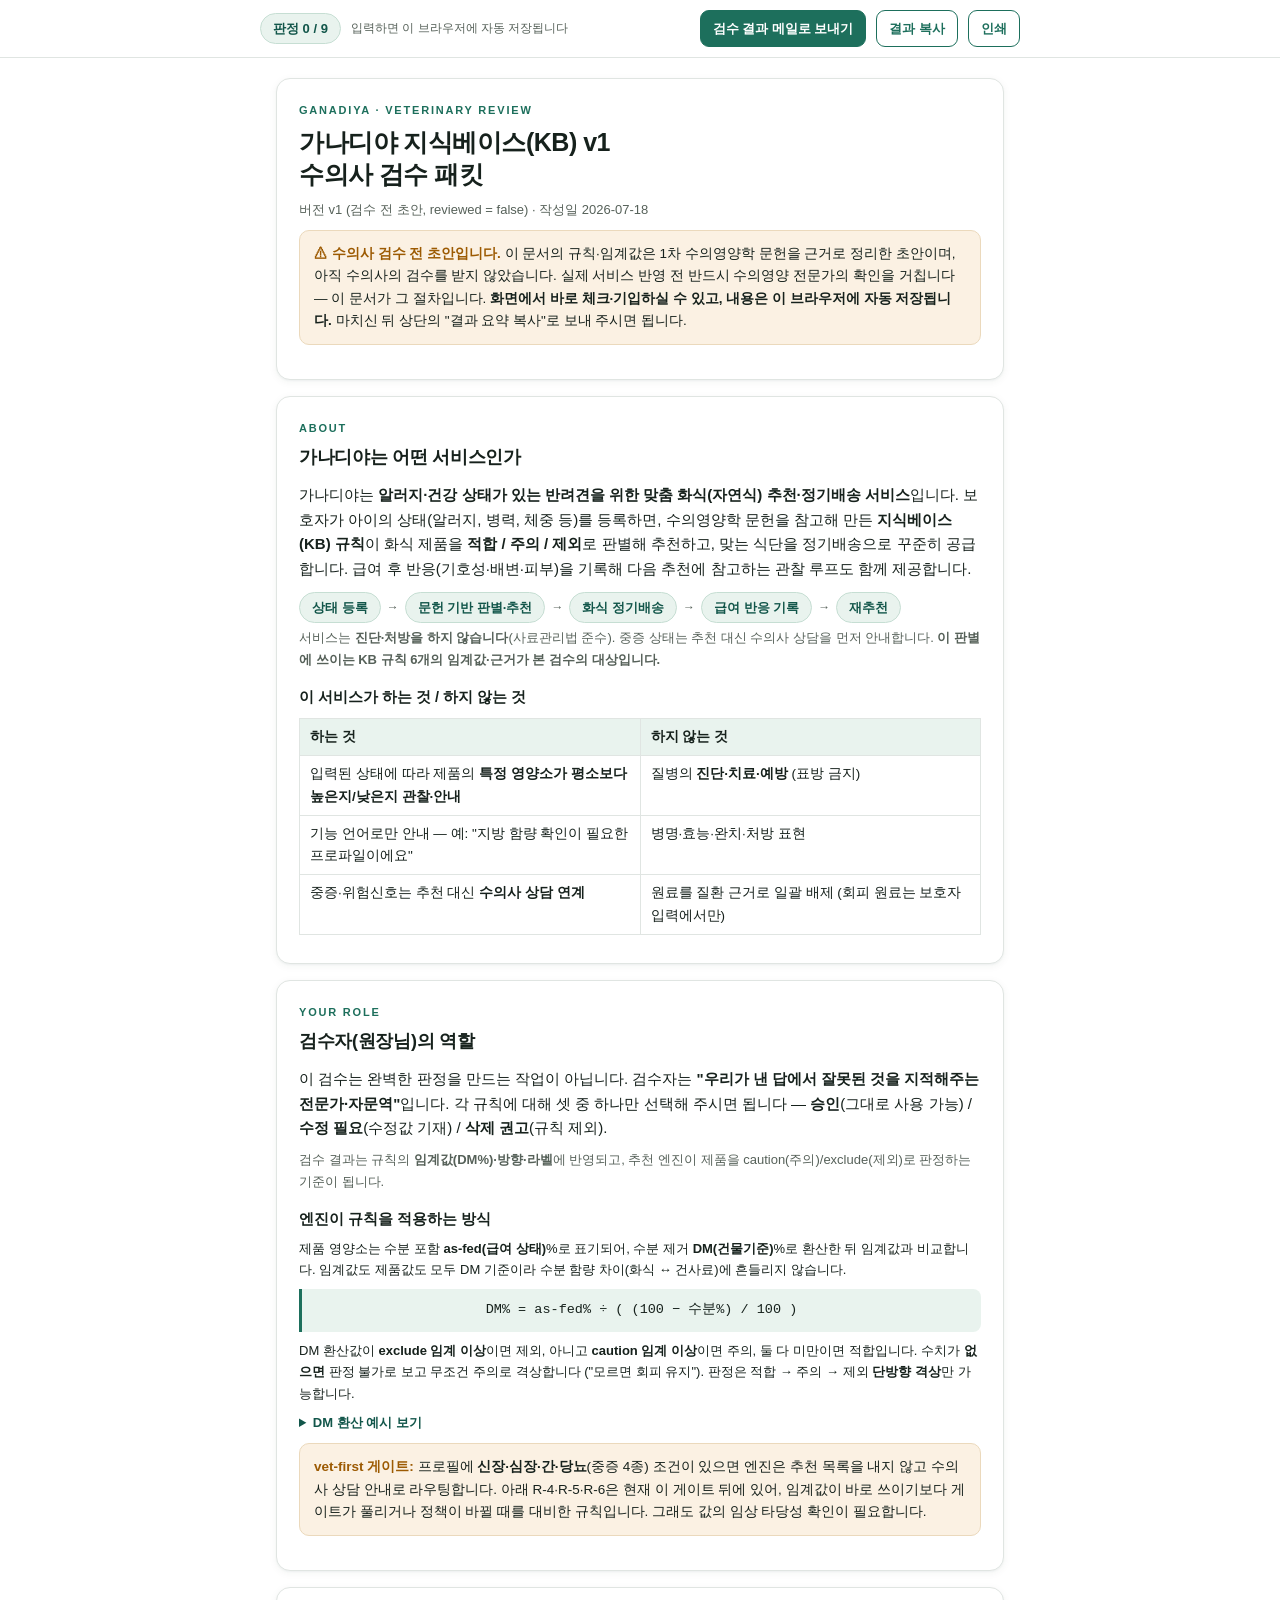
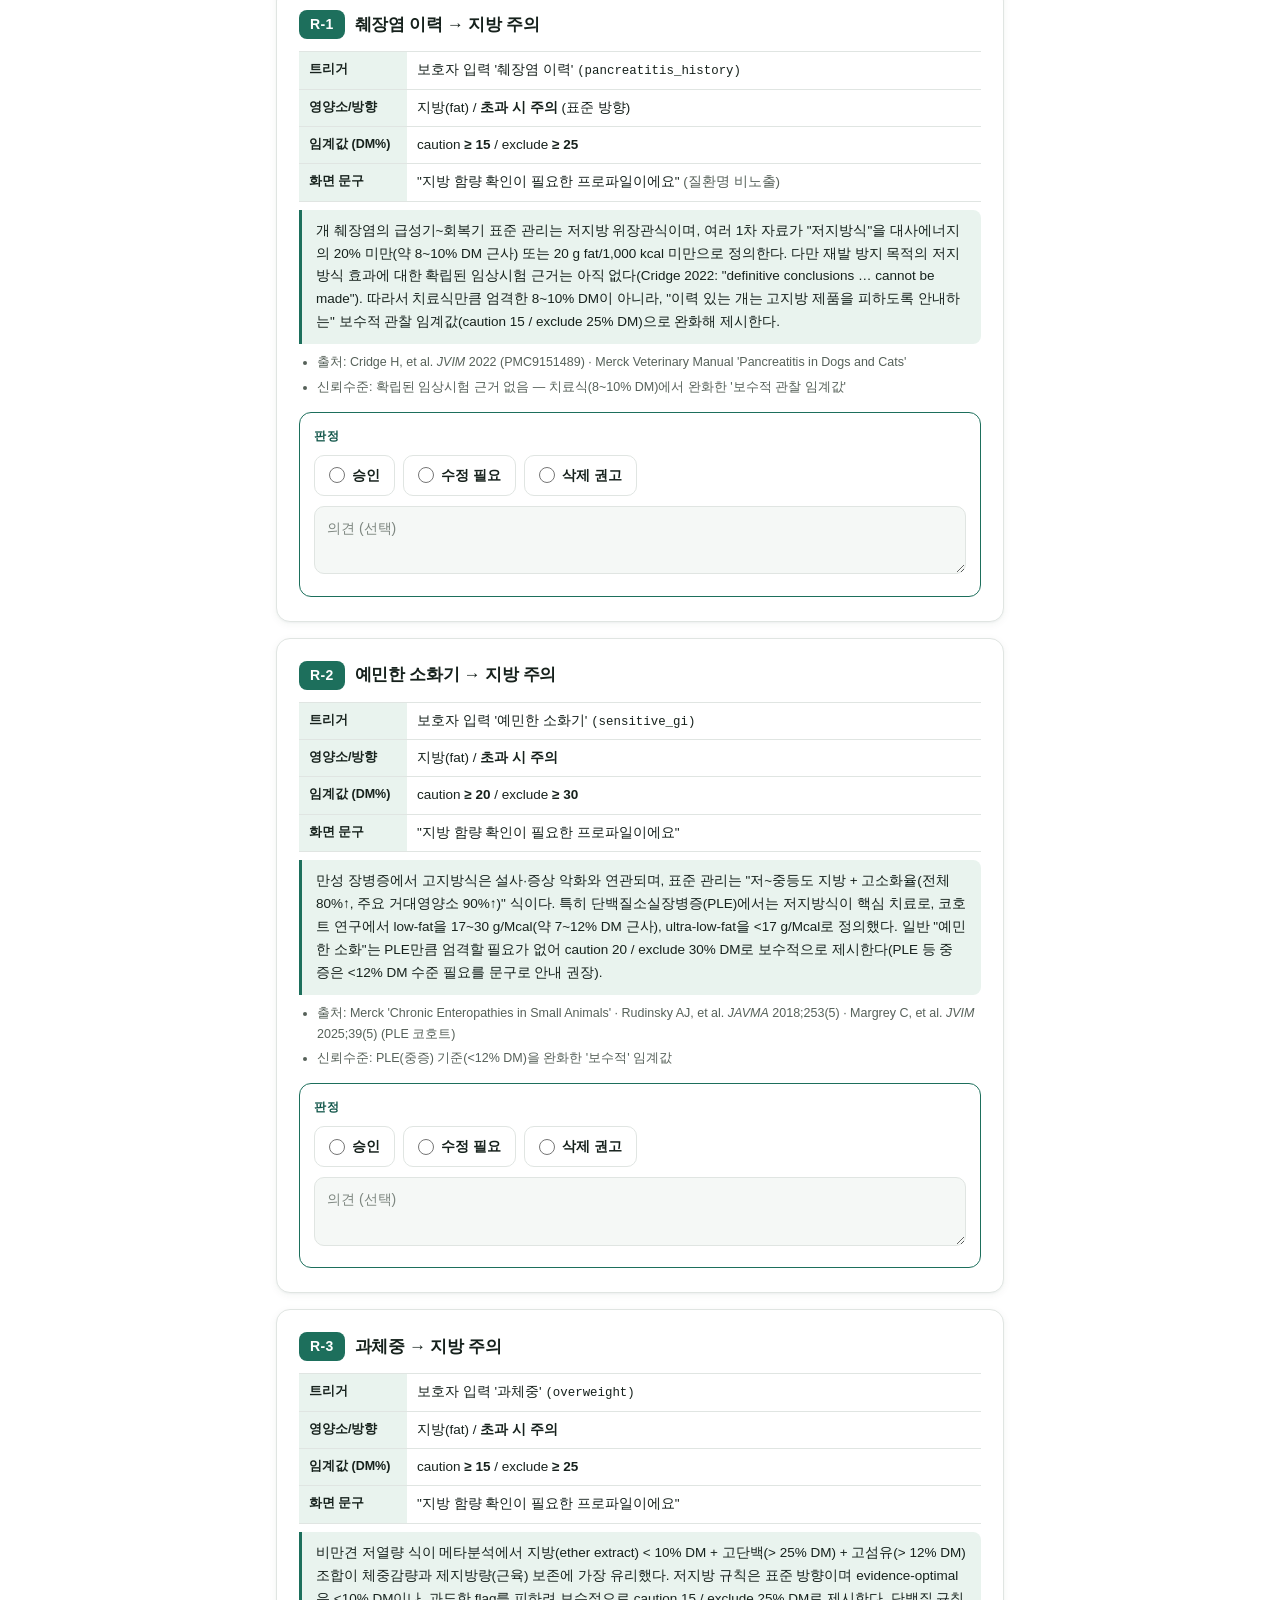
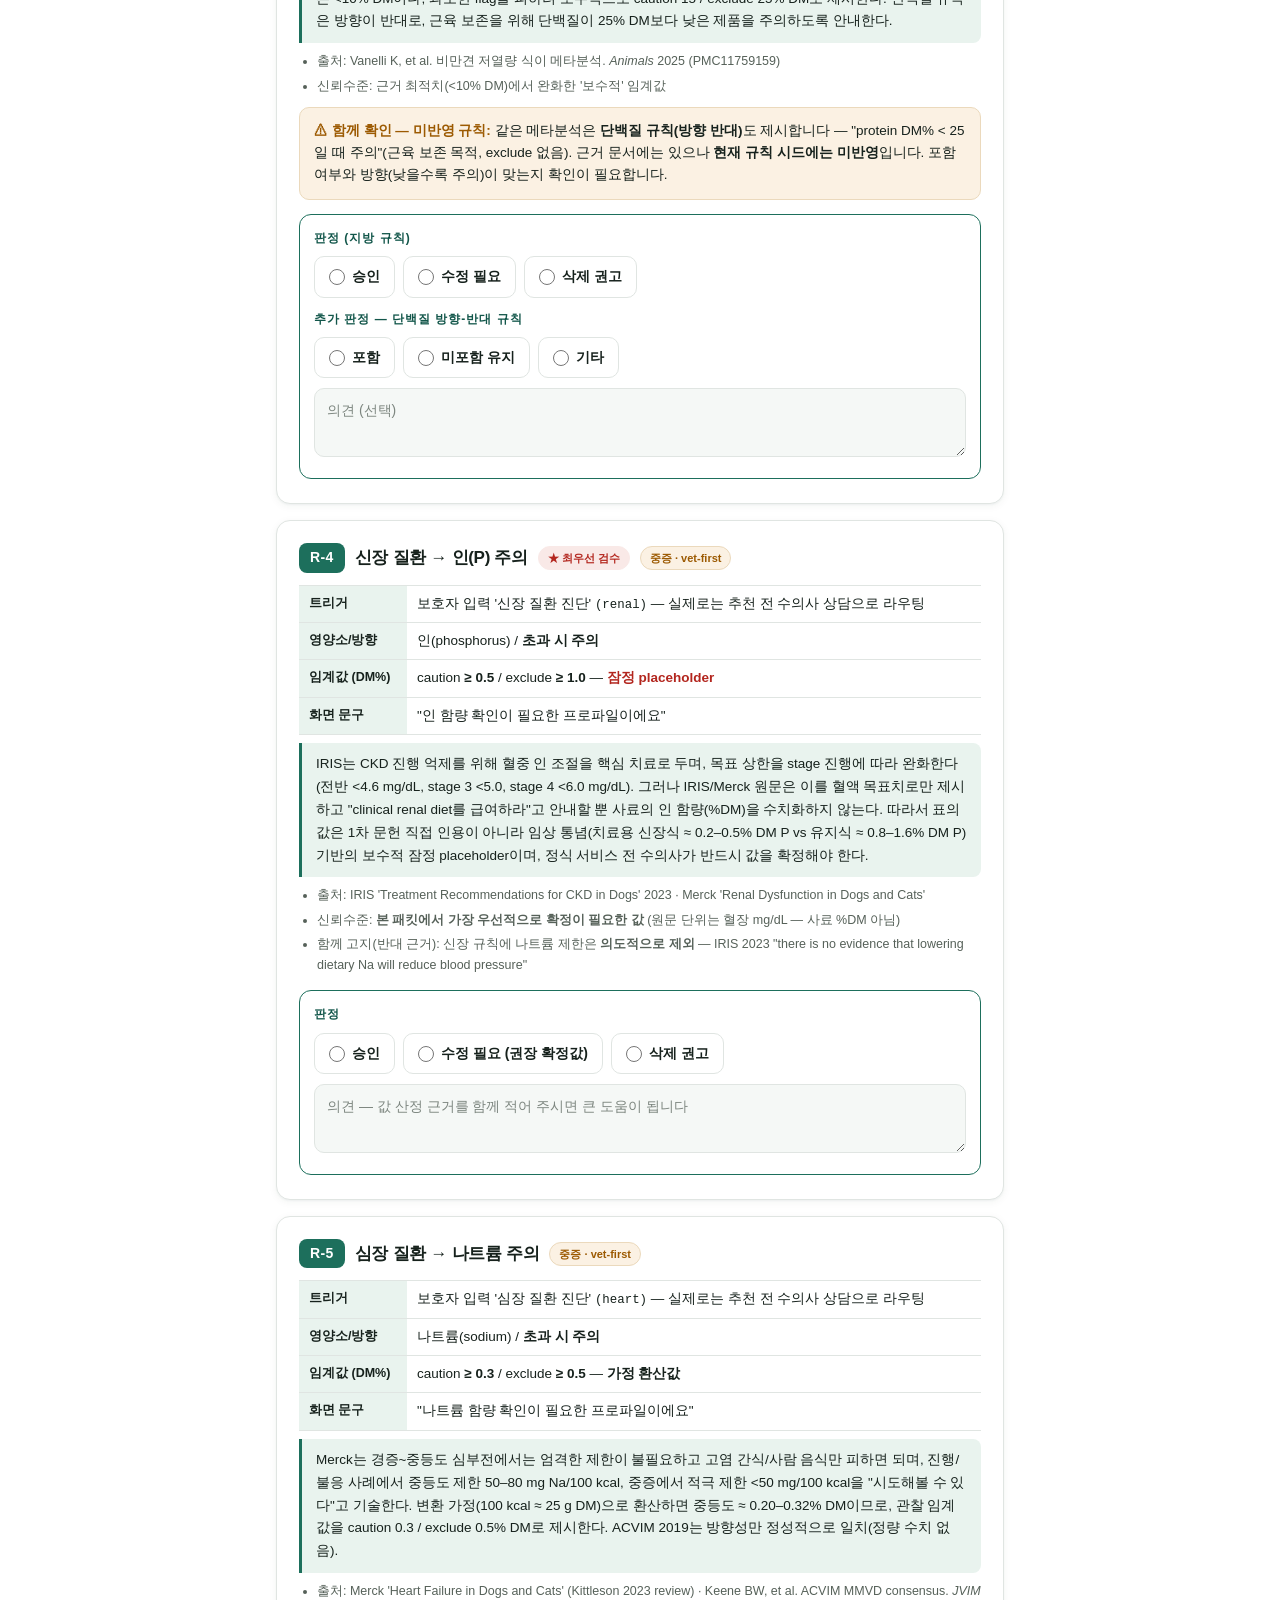
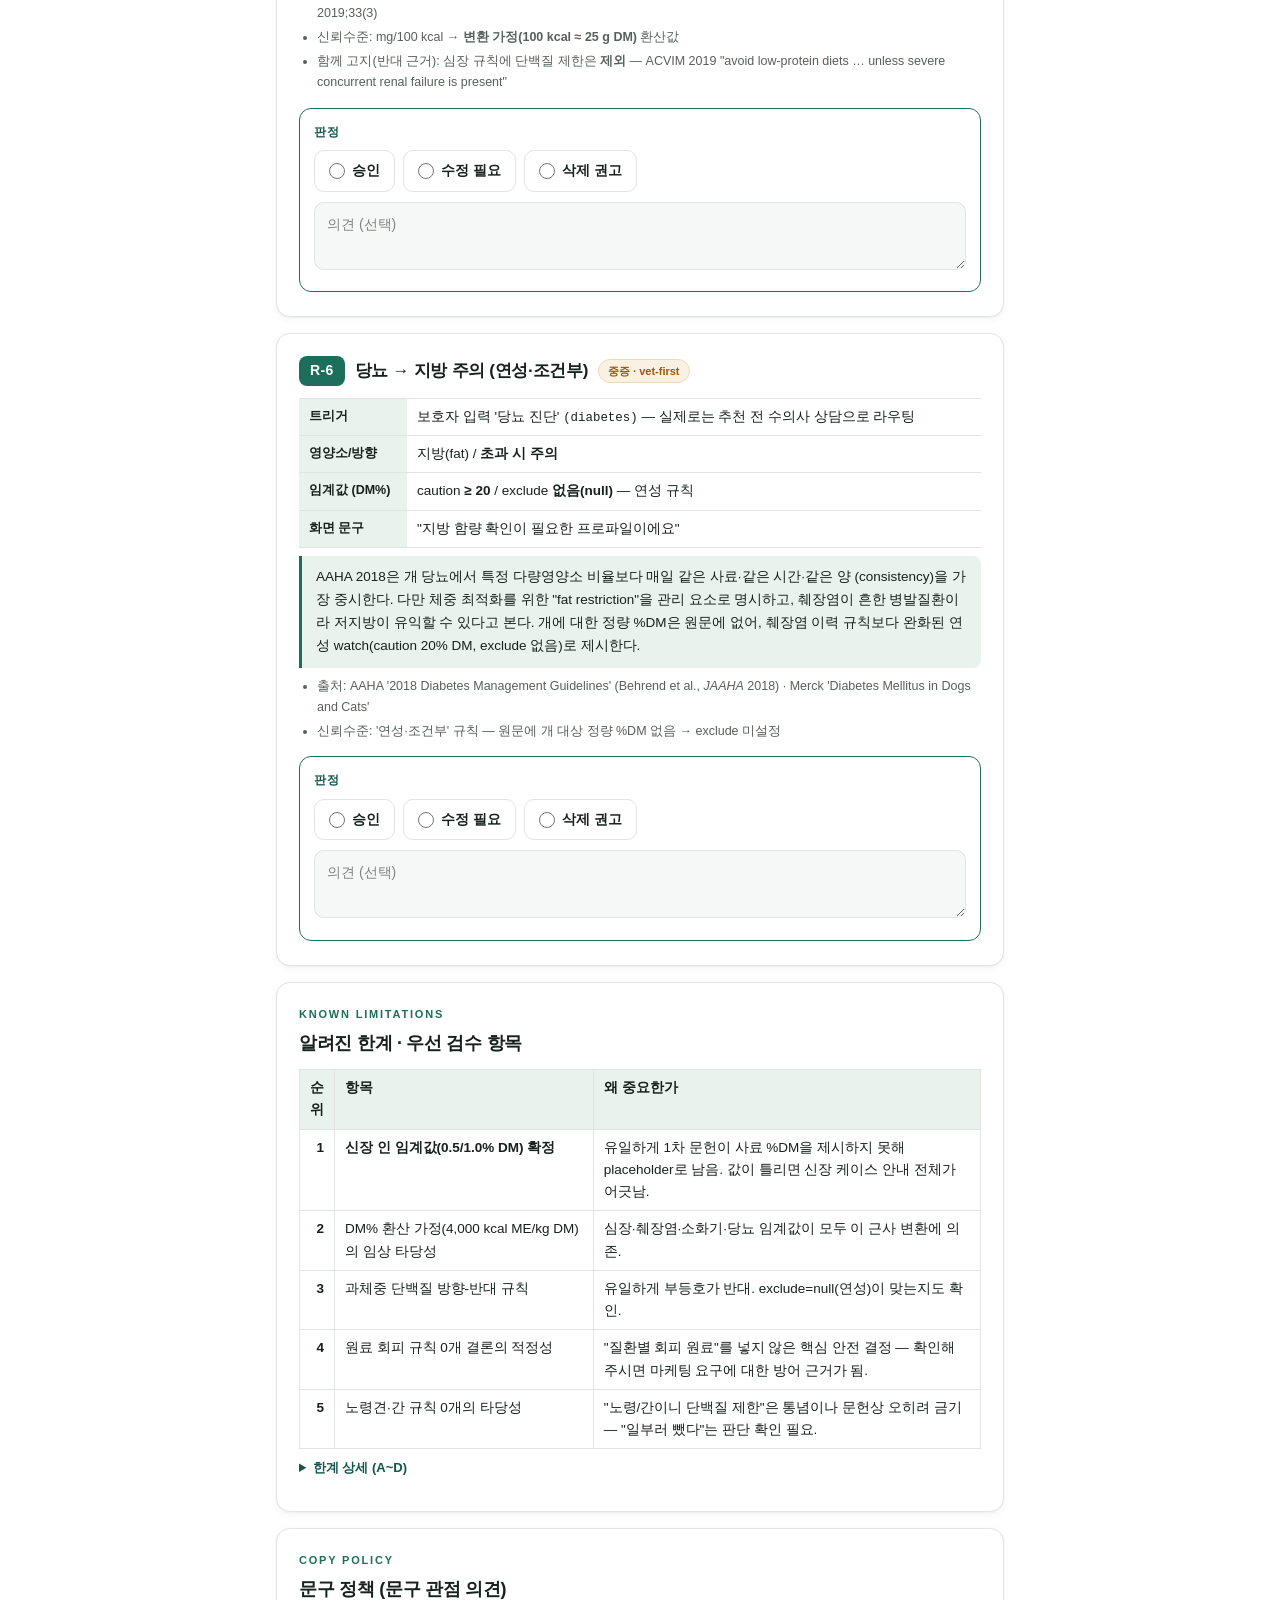
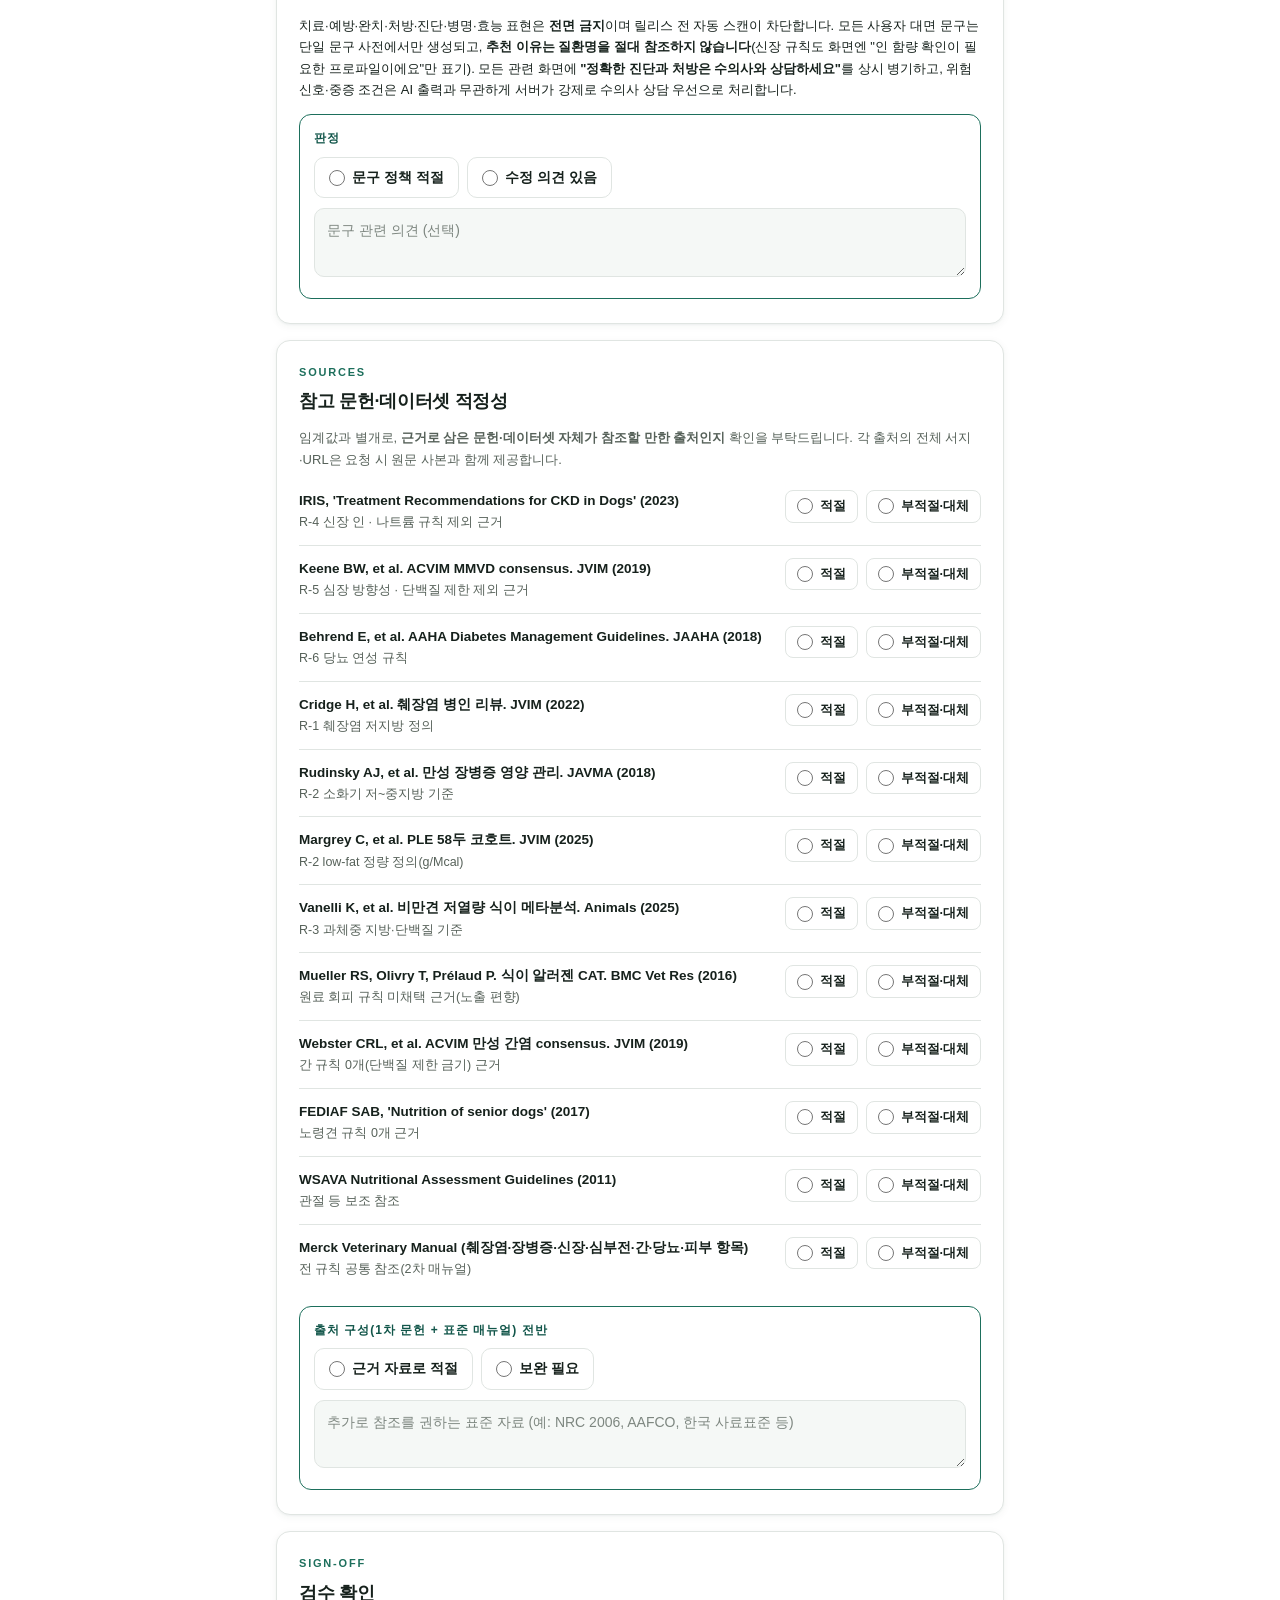
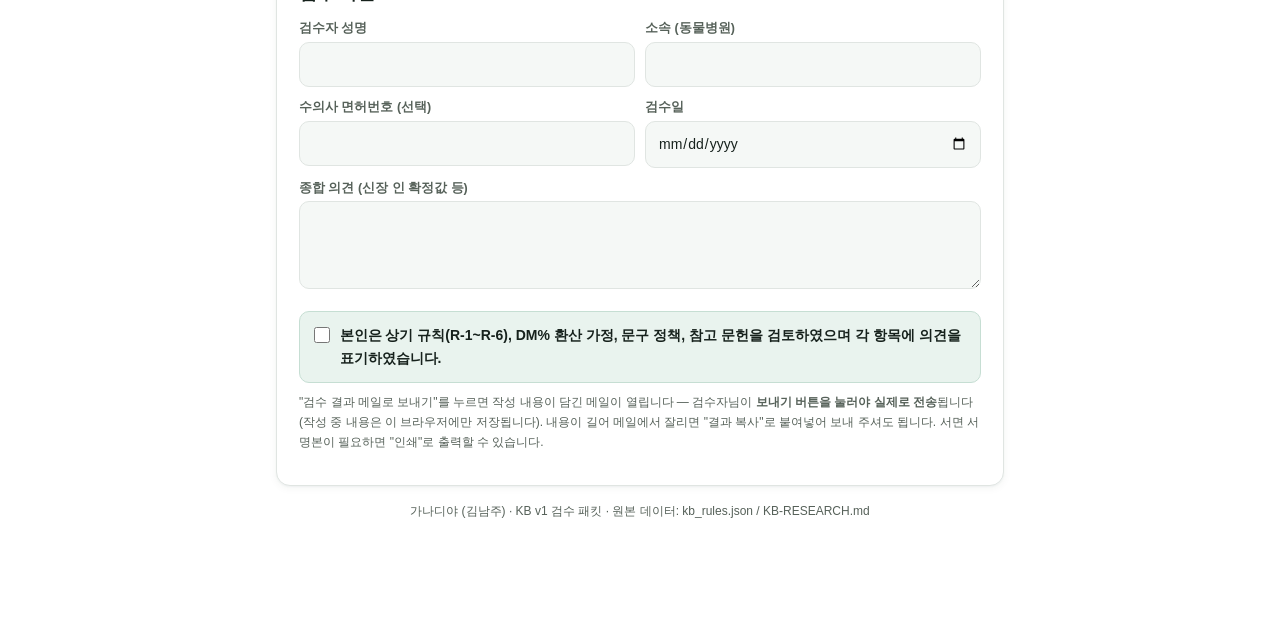
==== kb-review/index.html @ 20f3cacd "feat: 수의사 KB 검수 폼 페이지 추가 (/kb-review) - 검수자가 브라우저에서 규칙 6개를 체크·기입 → '검수 결과 메일로 보내기'로 발송 - noindex(검색 " ====
<!doctype html>
<html lang="ko">
<head>
<meta charset="utf-8">
<meta name="viewport" content="width=device-width, initial-scale=1">
<meta name="robots" content="noindex, nofollow">
<link rel="icon" href="data:image/svg+xml,<svg xmlns=%22http://www.w3.org/2000/svg%22 viewBox=%220 0 100 100%22><text y=%22.9em%22 font-size=%2290%22>🐾</text></svg>">
<title>가나디야 KB 검수 패킷</title>
<style>
  :root {
    --green: #1D6F5C;
    --green-deep: #12564A;
    --green-soft: #E9F3EE;
    --green-border: #C6DED3;
    --canvas: #FFFFFF;
    --card: #FFFFFF;
    --field: #F5F8F6;
    --ink: #16211C;
    --muted: #566159;
    --line: #E0E5E2;
    --amber: #9C5A02;
    --amber-soft: #FBF1E3;
    --amber-border: #EBD9BC;
    --danger: #B3261E;
    --danger-soft: #F9E9E7;
    --focus: #2E8B74;
    --on-accent: #FFFFFF;
    --shadow: 0 1px 2px rgba(18,54,42,0.04), 0 2px 8px rgba(18,54,42,0.05);
  }
  /* 흰 배경 단일 테마로 의도적으로 고정 — 인쇄·서면 성격의 검수 문서 */

  * { margin: 0; padding: 0; box-sizing: border-box; }
  body {
    font-family: 'Apple SD Gothic Neo', 'Pretendard', 'Noto Sans KR', sans-serif;
    background: var(--canvas); color: var(--ink);
    font-size: 15px; line-height: 1.65;
    -webkit-font-smoothing: antialiased;
  }
  main { max-width: 760px; margin: 0 auto; padding: 20px 16px 96px; }
  section {
    background: var(--card); border: 1px solid var(--line); border-radius: 14px;
    padding: 22px 22px 24px; margin-bottom: 16px; box-shadow: var(--shadow);
  }
  h1 { font-size: 25px; font-weight: 800; letter-spacing: -0.5px; line-height: 1.3; text-wrap: balance; }
  h2 { font-size: 18px; font-weight: 800; letter-spacing: -0.3px; margin-bottom: 10px; }
  h3 { font-size: 14.5px; font-weight: 700; margin: 16px 0 6px; }
  p { margin-bottom: 8px; }
  .eyebrow {
    font-size: 11px; font-weight: 800; letter-spacing: 1.8px; color: var(--green);
    text-transform: uppercase; margin-bottom: 6px;
  }
  .muted { color: var(--muted); }
  .small { font-size: 13px; }
  .xs { font-size: 12px; }
  b { font-weight: 700; }
  .mono { font-family: 'SF Mono', Menlo, monospace; font-size: 0.92em; }

  /* ── 상단 고정 툴바 ── */
  .toolbar {
    position: sticky; top: 0; z-index: 50;
    background: rgba(255,255,255,0.94); backdrop-filter: blur(6px);
    border-bottom: 1px solid var(--line); padding: 10px 16px;
  }
  .toolbar-inner {
    max-width: 760px; margin: 0 auto;
    display: flex; align-items: center; gap: 10px; flex-wrap: wrap;
  }
  .progress-pill {
    background: var(--green-soft); border: 1px solid var(--green-border); color: var(--green-deep);
    border-radius: 999px; padding: 4px 12px; font-size: 13px; font-weight: 700; white-space: nowrap;
  }
  .save-state { font-size: 12px; color: var(--muted); flex: 1; min-width: 90px; }
  .toolbar button {
    font: inherit; font-size: 13px; font-weight: 700;
    border-radius: 9px; padding: 7px 12px; cursor: pointer;
    border: 1px solid var(--green); background: transparent; color: var(--green);
  }
  .toolbar button.primary { background: var(--green); color: var(--on-accent); }
  .toolbar button:focus-visible, input:focus-visible, textarea:focus-visible, .seg label:focus-within {
    outline: 2px solid var(--focus); outline-offset: 2px;
  }

  /* ── 표 ── */
  .tbl-wrap { overflow-x: auto; margin: 8px 0 4px; }
  table { border-collapse: collapse; width: 100%; }
  th, td { border: 1px solid var(--line); padding: 7px 10px; text-align: left; font-size: 13.5px; vertical-align: top; }
  th { background: var(--green-soft); color: var(--ink); font-weight: 700; }
  td.r, th.r { text-align: right; font-variant-numeric: tabular-nums; }

  .quote {
    border-left: 3px solid var(--green); background: var(--green-soft);
    padding: 10px 14px; border-radius: 0 8px 8px 0;
    font-size: 13.5px; line-height: 1.7; margin: 8px 0;
  }
  .callout {
    background: var(--amber-soft); border: 1px solid var(--amber-border);
    border-radius: 10px; padding: 12px 14px; margin: 10px 0; font-size: 13.5px;
  }
  .callout b:first-child { color: var(--amber); }
  .flow { display: flex; flex-wrap: wrap; gap: 6px; align-items: center; margin: 10px 0 4px; }
  .flow .step {
    background: var(--green-soft); border: 1px solid var(--green-border); color: var(--green-deep);
    border-radius: 999px; padding: 4px 12px; font-size: 13px; font-weight: 700;
  }
  .flow .arr { color: var(--muted); font-size: 12px; }

  /* ── 규칙 카드 ── */
  .rule-head { display: flex; align-items: center; gap: 10px; flex-wrap: wrap; margin-bottom: 12px; }
  .rule-id {
    background: var(--green); color: var(--on-accent); font-weight: 800; font-size: 14px;
    border-radius: 8px; padding: 3px 11px; letter-spacing: 0.4px;
  }
  .rule-title { font-size: 17px; font-weight: 800; letter-spacing: -0.3px; }
  .tag { font-size: 11px; font-weight: 700; border-radius: 999px; padding: 2px 9px; white-space: nowrap; }
  .tag-severe { background: var(--amber-soft); color: var(--amber); border: 1px solid var(--amber-border); }
  .tag-priority { background: var(--danger-soft); color: var(--danger); border: 1px solid var(--danger-soft); }
  .kv { display: grid; grid-template-columns: 108px 1fr; border-top: 1px solid var(--line); }
  .kv > div { padding: 7px 10px; border-bottom: 1px solid var(--line); font-size: 13.5px; }
  .kv > div:nth-child(odd) { background: var(--green-soft); font-weight: 700; font-size: 12.5px; }
  details { margin: 8px 0; }
  summary { cursor: pointer; font-size: 13px; font-weight: 700; color: var(--green-deep); }
  details .xs { margin-top: 6px; line-height: 1.7; }
  .src { font-size: 12.5px; color: var(--muted); line-height: 1.7; margin: 8px 0 0; padding-left: 18px; }
  .src li { margin-bottom: 3px; }

  /* ── 판정 컨트롤 ── */
  .verdict {
    border: 1.5px solid var(--green); border-radius: 12px;
    padding: 14px; margin-top: 14px; background: var(--card);
  }
  .verdict-label { font-size: 12px; font-weight: 800; letter-spacing: 1px; color: var(--green-deep); margin-bottom: 8px; }
  .seg { display: flex; gap: 8px; flex-wrap: wrap; }
  .seg label {
    display: flex; align-items: center; gap: 7px;
    border: 1.5px solid var(--line); border-radius: 10px;
    padding: 8px 14px; cursor: pointer; font-weight: 700; font-size: 14px;
    transition: border-color 0.12s, background 0.12s;
  }
  @media (prefers-reduced-motion: reduce) { .seg label { transition: none; } }
  .seg input { accent-color: var(--green); width: 16px; height: 16px; }
  .seg label:has(input:checked) { border-color: var(--green); background: var(--green-soft); }
  .fix-fields { display: none; margin-top: 10px; gap: 8px; flex-wrap: wrap; align-items: center; font-size: 13.5px; }
  .fix-fields.show { display: flex; }
  .fix-fields input[type="text"] {
    width: 84px; font: inherit; font-size: 14px; text-align: center;
    border: 1px solid var(--line); border-radius: 8px; padding: 6px 8px;
    background: var(--field); color: var(--ink);
  }
  textarea, input.wide {
    width: 100%; font: inherit; font-size: 14px;
    border: 1px solid var(--line); border-radius: 10px; padding: 10px 12px;
    background: var(--field); color: var(--ink); resize: vertical;
  }
  textarea { min-height: 64px; margin-top: 10px; }
  textarea::placeholder, input::placeholder { color: var(--muted); opacity: 0.75; }

  /* ── 출처 리스트 ── */
  .source-row {
    display: flex; gap: 12px; align-items: flex-start; flex-wrap: wrap;
    padding: 12px 0; border-bottom: 1px solid var(--line);
  }
  .source-row:last-of-type { border-bottom: none; }
  .source-info { flex: 1; min-width: 240px; }
  .source-name { font-weight: 700; font-size: 13.5px; }
  .source-use { font-size: 12.5px; color: var(--muted); }
  .source-row .seg label { padding: 5px 11px; font-size: 12.5px; border-radius: 8px; }

  /* ── 확인서 ── */
  .form-grid { display: grid; grid-template-columns: 1fr 1fr; gap: 10px; margin-top: 6px; }
  .form-grid .full { grid-column: 1 / -1; }
  .form-grid label { display: block; font-size: 12.5px; font-weight: 700; color: var(--muted); margin-bottom: 3px; }
  @media (max-width: 540px) { .form-grid { grid-template-columns: 1fr; } }
  .confirm-check {
    display: flex; gap: 10px; align-items: flex-start;
    background: var(--green-soft); border: 1px solid var(--green-border);
    border-radius: 10px; padding: 12px 14px; margin-top: 14px; font-size: 14px; font-weight: 700;
  }
  .confirm-check input { accent-color: var(--green); width: 18px; height: 18px; margin-top: 2px; }
  .done-banner {
    display: none; margin-top: 12px; border-radius: 10px; padding: 12px 14px;
    background: var(--green-soft); border: 1px solid var(--green-border);
    color: var(--green-deep); font-weight: 700; font-size: 14px;
  }
  .done-banner.show { display: block; }
  .notice { font-size: 12px; color: var(--muted); margin-top: 10px; }

  @media print {
    .toolbar { display: none; }
    body { background: #fff; }
    section { box-shadow: none; break-inside: avoid; }
    textarea, input { background: #fff; }
    details { display: none; }
  }
</style>
</head>
<body>


<div class="toolbar" role="toolbar" aria-label="검수 진행 도구">
  <div class="toolbar-inner">
    <span class="progress-pill" id="progress">판정 0 / 9</span>
    <span class="save-state" id="saveState">입력하면 이 브라우저에 자동 저장됩니다</span>
    <button type="button" class="primary" id="btnMail">검수 결과 메일로 보내기</button>
    <button type="button" id="btnCopy">결과 복사</button>
    <button type="button" id="btnPrint">인쇄</button>
  </div>
</div>

<main>

<!-- ══ 표지 ══ -->
<section>
  <div class="eyebrow">Ganadiya · Veterinary Review</div>
  <h1>가나디야 지식베이스(KB) v1<br/>수의사 검수 패킷</h1>
  <p class="small muted" style="margin-top:8px">버전 v1 (검수 전 초안, reviewed = false) · 작성일 2026-07-18</p>
  <div class="callout">
    <b>⚠ 수의사 검수 전 초안입니다.</b> 이 문서의 규칙·임계값은 1차 수의영양학 문헌을 근거로 정리한
    초안이며, 아직 수의사의 검수를 받지 않았습니다. 실제 서비스 반영 전 반드시 수의영양 전문가의
    확인을 거칩니다 — 이 문서가 그 절차입니다. <b>화면에서 바로 체크·기입하실 수 있고, 내용은 이
    브라우저에 자동 저장됩니다.</b> 마치신 뒤 상단의 "결과 요약 복사"로 보내 주시면 됩니다.
  </div>
</section>

<!-- ══ 사업 소개 ══ -->
<section>
  <div class="eyebrow">About</div>
  <h2>가나디야는 어떤 서비스인가</h2>
  <p>가나디야는 <b>알러지·건강 상태가 있는 반려견을 위한 맞춤 화식(자연식) 추천·정기배송 서비스</b>입니다.
  보호자가 아이의 상태(알러지, 병력, 체중 등)를 등록하면, 수의영양학 문헌을 참고해 만든
  <b>지식베이스(KB) 규칙</b>이 화식 제품을 <b>적합 / 주의 / 제외</b>로 판별해 추천하고, 맞는 식단을
  정기배송으로 꾸준히 공급합니다. 급여 후 반응(기호성·배변·피부)을 기록해 다음 추천에 참고하는
  관찰 루프도 함께 제공합니다.</p>
  <div class="flow" aria-label="서비스 흐름">
    <span class="step">상태 등록</span><span class="arr">→</span>
    <span class="step">문헌 기반 판별·추천</span><span class="arr">→</span>
    <span class="step">화식 정기배송</span><span class="arr">→</span>
    <span class="step">급여 반응 기록</span><span class="arr">→</span>
    <span class="step">재추천</span>
  </div>
  <p class="small muted">서비스는 <b>진단·처방을 하지 않습니다</b>(사료관리법 준수). 중증 상태는 추천 대신
  수의사 상담을 먼저 안내합니다. <b>이 판별에 쓰이는 KB 규칙 6개의 임계값·근거가 본 검수의 대상입니다.</b></p>

  <h3>이 서비스가 하는 것 / 하지 않는 것</h3>
  <div class="tbl-wrap"><table>
    <tr><th style="width:50%">하는 것</th><th>하지 않는 것</th></tr>
    <tr><td>입력된 상태에 따라 제품의 <b>특정 영양소가 평소보다 높은지/낮은지 관찰·안내</b></td><td>질병의 <b>진단·치료·예방</b> (표방 금지)</td></tr>
    <tr><td>기능 언어로만 안내 — 예: "지방 함량 확인이 필요한 프로파일이에요"</td><td>병명·효능·완치·처방 표현</td></tr>
    <tr><td>중증·위험신호는 추천 대신 <b>수의사 상담 연계</b></td><td>원료를 질환 근거로 일괄 배제 (회피 원료는 보호자 입력에서만)</td></tr>
  </table></div>
</section>

<!-- ══ 검수 안내 ══ -->
<section>
  <div class="eyebrow">Your Role</div>
  <h2>검수자(원장님)의 역할</h2>
  <p>이 검수는 완벽한 판정을 만드는 작업이 아닙니다. 검수자는 <b>"우리가 낸 답에서 잘못된 것을
  지적해주는 전문가·자문역"</b>입니다. 각 규칙에 대해 셋 중 하나만 선택해 주시면 됩니다 —
  <b>승인</b>(그대로 사용 가능) / <b>수정 필요</b>(수정값 기재) / <b>삭제 권고</b>(규칙 제외).</p>
  <p class="small muted">검수 결과는 규칙의 <b>임계값(DM%)·방향·라벨</b>에 반영되고, 추천 엔진이
  제품을 caution(주의)/exclude(제외)로 판정하는 기준이 됩니다.</p>

  <h3>엔진이 규칙을 적용하는 방식</h3>
  <p class="small">제품 영양소는 수분 포함 <b>as-fed(급여 상태)</b>%로 표기되어, 수분 제거
  <b>DM(건물기준)</b>%로 환산한 뒤 임계값과 비교합니다. 임계값도 제품값도 모두 DM 기준이라 수분
  함량 차이(화식 ↔ 건사료)에 흔들리지 않습니다.</p>
  <div class="quote mono" style="text-align:center">DM% = as-fed% ÷ ( (100 − 수분%) / 100 )</div>
  <p class="small">DM 환산값이 <b>exclude 임계 이상</b>이면 제외, 아니고 <b>caution 임계 이상</b>이면
  주의, 둘 다 미만이면 적합입니다. 수치가 <b>없으면</b> 판정 불가로 보고 무조건 주의로 격상합니다
  ("모르면 회피 유지"). 판정은 적합 → 주의 → 제외 <b>단방향 격상</b>만 가능합니다.</p>
  <details>
    <summary>DM 환산 예시 보기</summary>
    <p class="xs">저지방 화식이 지방 as-fed 3% · 수분 75%라면 → 3 ÷ ((100−75)/100) = 3 ÷ 0.25 =
    <b>12.0 DM%</b>. 췌장염 이력 규칙(caution ≥ 15 / exclude ≥ 25) 적용 시 12.0 &lt; 15 → <b>적합</b>.
    (라벨의 3%가 아니라 환산한 12%를 임계값과 비교합니다.)</p>
  </details>
  <div class="callout">
    <b>vet-first 게이트:</b> 프로필에 <b>신장·심장·간·당뇨</b>(중증 4종) 조건이 있으면 엔진은 추천 목록을
    내지 않고 수의사 상담 안내로 라우팅합니다. 아래 R-4·R-5·R-6은 현재 이 게이트 뒤에 있어, 임계값이
    바로 쓰이기보다 게이트가 풀리거나 정책이 바뀔 때를 대비한 규칙입니다. 그래도 값의 임상 타당성
    확인이 필요합니다.
  </div>
</section>

<!-- ══ R-1 ══ -->
<section data-rule="r1">
  <div class="rule-head"><span class="rule-id">R-1</span><span class="rule-title">췌장염 이력 → 지방 주의</span></div>
  <div class="kv">
    <div>트리거</div><div>보호자 입력 '췌장염 이력' <span class="mono xs">(pancreatitis_history)</span></div>
    <div>영양소/방향</div><div>지방(fat) / <b>초과 시 주의</b> (표준 방향)</div>
    <div>임계값 (DM%)</div><div>caution <b>≥ 15</b> / exclude <b>≥ 25</b></div>
    <div>화면 문구</div><div>"지방 함량 확인이 필요한 프로파일이에요" <span class="muted">(질환명 비노출)</span></div>
  </div>
  <div class="quote">개 췌장염의 급성기~회복기 표준 관리는 저지방 위장관식이며, 여러 1차 자료가 "저지방식"을
  대사에너지의 20% 미만(약 8~10% DM 근사) 또는 20 g fat/1,000 kcal 미만으로 정의한다. 다만 재발 방지 목적의
  저지방식 효과에 대한 확립된 임상시험 근거는 아직 없다(Cridge 2022: "definitive conclusions … cannot be made").
  따라서 치료식만큼 엄격한 8~10% DM이 아니라, "이력 있는 개는 고지방 제품을 피하도록 안내하는" 보수적 관찰
  임계값(caution 15 / exclude 25% DM)으로 완화해 제시한다.</div>
  <ul class="src">
    <li>출처: Cridge H, et al. <i>JVIM</i> 2022 (PMC9151489) · Merck Veterinary Manual 'Pancreatitis in Dogs and Cats'</li>
    <li>신뢰수준: 확립된 임상시험 근거 없음 — 치료식(8~10% DM)에서 완화한 '보수적 관찰 임계값'</li>
  </ul>
  <div class="verdict">
    <div class="verdict-label">판정</div>
    <div class="seg" data-verdict="r1">
      <label><input type="radio" name="r1" value="approve"/>승인</label>
      <label><input type="radio" name="r1" value="fix"/>수정 필요</label>
      <label><input type="radio" name="r1" value="delete"/>삭제 권고</label>
    </div>
    <div class="fix-fields" data-fix="r1">
      수정값: caution <input type="text" data-k="r1_caution" inputmode="decimal"/> %DM /
      exclude <input type="text" data-k="r1_exclude" inputmode="decimal"/> %DM
    </div>
    <textarea data-k="r1_opinion" placeholder="의견 (선택)"></textarea>
  </div>
</section>

<!-- ══ R-2 ══ -->
<section data-rule="r2">
  <div class="rule-head"><span class="rule-id">R-2</span><span class="rule-title">예민한 소화기 → 지방 주의</span></div>
  <div class="kv">
    <div>트리거</div><div>보호자 입력 '예민한 소화기' <span class="mono xs">(sensitive_gi)</span></div>
    <div>영양소/방향</div><div>지방(fat) / <b>초과 시 주의</b></div>
    <div>임계값 (DM%)</div><div>caution <b>≥ 20</b> / exclude <b>≥ 30</b></div>
    <div>화면 문구</div><div>"지방 함량 확인이 필요한 프로파일이에요"</div>
  </div>
  <div class="quote">만성 장병증에서 고지방식은 설사·증상 악화와 연관되며, 표준 관리는 "저~중등도 지방 +
  고소화율(전체 80%↑, 주요 거대영양소 90%↑)" 식이다. 특히 단백질소실장병증(PLE)에서는 저지방식이 핵심 치료로,
  코호트 연구에서 low-fat을 17~30 g/Mcal(약 7~12% DM 근사), ultra-low-fat을 &lt;17 g/Mcal로 정의했다. 일반
  "예민한 소화"는 PLE만큼 엄격할 필요가 없어 caution 20 / exclude 30% DM로 보수적으로 제시한다(PLE 등 중증은
  &lt;12% DM 수준 필요를 문구로 안내 권장).</div>
  <ul class="src">
    <li>출처: Merck 'Chronic Enteropathies in Small Animals' · Rudinsky AJ, et al. <i>JAVMA</i> 2018;253(5) · Margrey C, et al. <i>JVIM</i> 2025;39(5) (PLE 코호트)</li>
    <li>신뢰수준: PLE(중증) 기준(&lt;12% DM)을 완화한 '보수적' 임계값</li>
  </ul>
  <div class="verdict">
    <div class="verdict-label">판정</div>
    <div class="seg" data-verdict="r2">
      <label><input type="radio" name="r2" value="approve"/>승인</label>
      <label><input type="radio" name="r2" value="fix"/>수정 필요</label>
      <label><input type="radio" name="r2" value="delete"/>삭제 권고</label>
    </div>
    <div class="fix-fields" data-fix="r2">
      수정값: caution <input type="text" data-k="r2_caution" inputmode="decimal"/> %DM /
      exclude <input type="text" data-k="r2_exclude" inputmode="decimal"/> %DM
    </div>
    <textarea data-k="r2_opinion" placeholder="의견 (선택)"></textarea>
  </div>
</section>

<!-- ══ R-3 ══ -->
<section data-rule="r3">
  <div class="rule-head"><span class="rule-id">R-3</span><span class="rule-title">과체중 → 지방 주의</span></div>
  <div class="kv">
    <div>트리거</div><div>보호자 입력 '과체중' <span class="mono xs">(overweight)</span></div>
    <div>영양소/방향</div><div>지방(fat) / <b>초과 시 주의</b></div>
    <div>임계값 (DM%)</div><div>caution <b>≥ 15</b> / exclude <b>≥ 25</b></div>
    <div>화면 문구</div><div>"지방 함량 확인이 필요한 프로파일이에요"</div>
  </div>
  <div class="quote">비만견 저열량 식이 메타분석에서 지방(ether extract) &lt; 10% DM + 고단백(&gt; 25% DM) +
  고섬유(&gt; 12% DM) 조합이 체중감량과 제지방량(근육) 보존에 가장 유리했다. 저지방 규칙은 표준 방향이며
  evidence-optimal은 &lt;10% DM이나, 과도한 flag를 피하려 보수적으로 caution 15 / exclude 25% DM로 제시한다.
  단백질 규칙은 방향이 반대로, 근육 보존을 위해 단백질이 25% DM보다 낮은 제품을 주의하도록 안내한다.</div>
  <ul class="src">
    <li>출처: Vanelli K, et al. 비만견 저열량 식이 메타분석. <i>Animals</i> 2025 (PMC11759159)</li>
    <li>신뢰수준: 근거 최적치(&lt;10% DM)에서 완화한 '보수적' 임계값</li>
  </ul>
  <div class="callout"><b>⚠ 함께 확인 — 미반영 규칙:</b> 같은 메타분석은 <b>단백질 규칙(방향 반대)</b>도
  제시합니다 — "protein DM% &lt; 25일 때 주의"(근육 보존 목적, exclude 없음). 근거 문서에는 있으나
  <b>현재 규칙 시드에는 미반영</b>입니다. 포함 여부와 방향(낮을수록 주의)이 맞는지 확인이 필요합니다.</div>
  <div class="verdict">
    <div class="verdict-label">판정 (지방 규칙)</div>
    <div class="seg" data-verdict="r3">
      <label><input type="radio" name="r3" value="approve"/>승인</label>
      <label><input type="radio" name="r3" value="fix"/>수정 필요</label>
      <label><input type="radio" name="r3" value="delete"/>삭제 권고</label>
    </div>
    <div class="fix-fields" data-fix="r3">
      수정값: caution <input type="text" data-k="r3_caution" inputmode="decimal"/> %DM /
      exclude <input type="text" data-k="r3_exclude" inputmode="decimal"/> %DM
    </div>
    <div class="verdict-label" style="margin-top:12px">추가 판정 — 단백질 방향-반대 규칙</div>
    <div class="seg" data-verdict="r3p">
      <label><input type="radio" name="r3p" value="include"/>포함</label>
      <label><input type="radio" name="r3p" value="exclude"/>미포함 유지</label>
      <label><input type="radio" name="r3p" value="other"/>기타</label>
    </div>
    <div class="fix-fields" data-fix="r3p">
      caution 기준: protein DM% &lt; <input type="text" data-k="r3p_value" inputmode="decimal"/>
    </div>
    <textarea data-k="r3_opinion" placeholder="의견 (선택)"></textarea>
  </div>
</section>

<!-- ══ R-4 ══ -->
<section data-rule="r4">
  <div class="rule-head"><span class="rule-id">R-4</span><span class="rule-title">신장 질환 → 인(P) 주의</span>
    <span class="tag tag-priority">★ 최우선 검수</span><span class="tag tag-severe">중증 · vet-first</span></div>
  <div class="kv">
    <div>트리거</div><div>보호자 입력 '신장 질환 진단' <span class="mono xs">(renal)</span> — 실제로는 추천 전 수의사 상담으로 라우팅</div>
    <div>영양소/방향</div><div>인(phosphorus) / <b>초과 시 주의</b></div>
    <div>임계값 (DM%)</div><div>caution <b>≥ 0.5</b> / exclude <b>≥ 1.0</b> — <b style="color:var(--danger)">잠정 placeholder</b></div>
    <div>화면 문구</div><div>"인 함량 확인이 필요한 프로파일이에요"</div>
  </div>
  <div class="quote">IRIS는 CKD 진행 억제를 위해 혈중 인 조절을 핵심 치료로 두며, 목표 상한을 stage 진행에 따라
  완화한다(전반 &lt;4.6 mg/dL, stage 3 &lt;5.0, stage 4 &lt;6.0 mg/dL). 그러나 IRIS/Merck 원문은 이를 혈액
  목표치로만 제시하고 "clinical renal diet를 급여하라"고 안내할 뿐 사료의 인 함량(%DM)을 수치화하지 않는다.
  따라서 표의 값은 1차 문헌 직접 인용이 아니라 임상 통념(치료용 신장식 ≈ 0.2–0.5% DM P vs 유지식 ≈ 0.8–1.6%
  DM P) 기반의 보수적 잠정 placeholder이며, 정식 서비스 전 수의사가 반드시 값을 확정해야 한다.</div>
  <ul class="src">
    <li>출처: IRIS 'Treatment Recommendations for CKD in Dogs' 2023 · Merck 'Renal Dysfunction in Dogs and Cats'</li>
    <li>신뢰수준: <b>본 패킷에서 가장 우선적으로 확정이 필요한 값</b> (원문 단위는 혈장 mg/dL — 사료 %DM 아님)</li>
    <li>함께 고지(반대 근거): 신장 규칙에 나트륨 제한은 <b>의도적으로 제외</b> — IRIS 2023 "there is no evidence that lowering dietary Na will reduce blood pressure"</li>
  </ul>
  <div class="verdict">
    <div class="verdict-label">판정</div>
    <div class="seg" data-verdict="r4">
      <label><input type="radio" name="r4" value="approve"/>승인</label>
      <label><input type="radio" name="r4" value="fix"/>수정 필요 (권장 확정값)</label>
      <label><input type="radio" name="r4" value="delete"/>삭제 권고</label>
    </div>
    <div class="fix-fields" data-fix="r4">
      확정값: caution <input type="text" data-k="r4_caution" inputmode="decimal"/> %DM /
      exclude <input type="text" data-k="r4_exclude" inputmode="decimal"/> %DM
    </div>
    <textarea data-k="r4_opinion" placeholder="의견 — 값 산정 근거를 함께 적어 주시면 큰 도움이 됩니다"></textarea>
  </div>
</section>

<!-- ══ R-5 ══ -->
<section data-rule="r5">
  <div class="rule-head"><span class="rule-id">R-5</span><span class="rule-title">심장 질환 → 나트륨 주의</span>
    <span class="tag tag-severe">중증 · vet-first</span></div>
  <div class="kv">
    <div>트리거</div><div>보호자 입력 '심장 질환 진단' <span class="mono xs">(heart)</span> — 실제로는 추천 전 수의사 상담으로 라우팅</div>
    <div>영양소/방향</div><div>나트륨(sodium) / <b>초과 시 주의</b></div>
    <div>임계값 (DM%)</div><div>caution <b>≥ 0.3</b> / exclude <b>≥ 0.5</b> — <b>가정 환산값</b></div>
    <div>화면 문구</div><div>"나트륨 함량 확인이 필요한 프로파일이에요"</div>
  </div>
  <div class="quote">Merck는 경증~중등도 심부전에서는 엄격한 제한이 불필요하고 고염 간식/사람 음식만 피하면 되며,
  진행/불응 사례에서 중등도 제한 50–80 mg Na/100 kcal, 중증에서 적극 제한 &lt;50 mg/100 kcal을 "시도해볼 수
  있다"고 기술한다. 변환 가정(100 kcal ≈ 25 g DM)으로 환산하면 중등도 ≈ 0.20–0.32% DM이므로, 관찰 임계값을
  caution 0.3 / exclude 0.5% DM로 제시한다. ACVIM 2019는 방향성만 정성적으로 일치(정량 수치 없음).</div>
  <ul class="src">
    <li>출처: Merck 'Heart Failure in Dogs and Cats' (Kittleson 2023 review) · Keene BW, et al. ACVIM MMVD consensus. <i>JVIM</i> 2019;33(3)</li>
    <li>신뢰수준: mg/100 kcal → <b>변환 가정(100 kcal ≈ 25 g DM)</b> 환산값</li>
    <li>함께 고지(반대 근거): 심장 규칙에 단백질 제한은 <b>제외</b> — ACVIM 2019 "avoid low-protein diets … unless severe concurrent renal failure is present"</li>
  </ul>
  <div class="verdict">
    <div class="verdict-label">판정</div>
    <div class="seg" data-verdict="r5">
      <label><input type="radio" name="r5" value="approve"/>승인</label>
      <label><input type="radio" name="r5" value="fix"/>수정 필요</label>
      <label><input type="radio" name="r5" value="delete"/>삭제 권고</label>
    </div>
    <div class="fix-fields" data-fix="r5">
      수정값: caution <input type="text" data-k="r5_caution" inputmode="decimal"/> %DM /
      exclude <input type="text" data-k="r5_exclude" inputmode="decimal"/> %DM
    </div>
    <textarea data-k="r5_opinion" placeholder="의견 (선택)"></textarea>
  </div>
</section>

<!-- ══ R-6 ══ -->
<section data-rule="r6">
  <div class="rule-head"><span class="rule-id">R-6</span><span class="rule-title">당뇨 → 지방 주의 (연성·조건부)</span>
    <span class="tag tag-severe">중증 · vet-first</span></div>
  <div class="kv">
    <div>트리거</div><div>보호자 입력 '당뇨 진단' <span class="mono xs">(diabetes)</span> — 실제로는 추천 전 수의사 상담으로 라우팅</div>
    <div>영양소/방향</div><div>지방(fat) / <b>초과 시 주의</b></div>
    <div>임계값 (DM%)</div><div>caution <b>≥ 20</b> / exclude <b>없음(null)</b> — 연성 규칙</div>
    <div>화면 문구</div><div>"지방 함량 확인이 필요한 프로파일이에요"</div>
  </div>
  <div class="quote">AAHA 2018은 개 당뇨에서 특정 다량영양소 비율보다 매일 같은 사료·같은 시간·같은 양
  (consistency)을 가장 중시한다. 다만 체중 최적화를 위한 "fat restriction"을 관리 요소로 명시하고, 췌장염이
  흔한 병발질환이라 저지방이 유익할 수 있다고 본다. 개에 대한 정량 %DM은 원문에 없어, 췌장염 이력 규칙보다
  완화된 연성 watch(caution 20% DM, exclude 없음)로 제시한다.</div>
  <ul class="src">
    <li>출처: AAHA '2018 Diabetes Management Guidelines' (Behrend et al., <i>JAAHA</i> 2018) · Merck 'Diabetes Mellitus in Dogs and Cats'</li>
    <li>신뢰수준: '연성·조건부' 규칙 — 원문에 개 대상 정량 %DM 없음 → exclude 미설정</li>
  </ul>
  <div class="verdict">
    <div class="verdict-label">판정</div>
    <div class="seg" data-verdict="r6">
      <label><input type="radio" name="r6" value="approve"/>승인</label>
      <label><input type="radio" name="r6" value="fix"/>수정 필요</label>
      <label><input type="radio" name="r6" value="delete"/>삭제 권고</label>
    </div>
    <div class="fix-fields" data-fix="r6">
      수정값: caution <input type="text" data-k="r6_caution" inputmode="decimal"/> % / exclude 두기:
      <input type="text" data-k="r6_exclude" inputmode="decimal"/> %
    </div>
    <textarea data-k="r6_opinion" placeholder="의견 (선택)"></textarea>
  </div>
</section>

<!-- ══ 한계 ══ -->
<section>
  <div class="eyebrow">Known Limitations</div>
  <h2>알려진 한계 · 우선 검수 항목</h2>
  <div class="tbl-wrap"><table>
    <tr><th style="width:34px">순위</th><th style="width:38%">항목</th><th>왜 중요한가</th></tr>
    <tr><td class="r"><b>1</b></td><td><b>신장 인 임계값(0.5/1.0% DM) 확정</b></td><td>유일하게 1차 문헌이 사료 %DM을 제시하지 못해 placeholder로 남음. 값이 틀리면 신장 케이스 안내 전체가 어긋남.</td></tr>
    <tr><td class="r"><b>2</b></td><td>DM% 환산 가정(4,000 kcal ME/kg DM)의 임상 타당성</td><td>심장·췌장염·소화기·당뇨 임계값이 모두 이 근사 변환에 의존.</td></tr>
    <tr><td class="r"><b>3</b></td><td>과체중 단백질 방향-반대 규칙</td><td>유일하게 부등호가 반대. exclude=null(연성)이 맞는지도 확인.</td></tr>
    <tr><td class="r"><b>4</b></td><td>원료 회피 규칙 0개 결론의 적정성</td><td>"질환별 회피 원료"를 넣지 않은 핵심 안전 결정 — 확인해 주시면 마케팅 요구에 대한 방어 근거가 됨.</td></tr>
    <tr><td class="r"><b>5</b></td><td>노령견·간 규칙 0개의 타당성</td><td>"노령/간이니 단백질 제한"은 통념이나 문헌상 오히려 금기 — "일부러 뺐다"는 판단 확인 필요.</td></tr>
  </table></div>
  <details>
    <summary>한계 상세 (A~D)</summary>
    <p class="xs"><b>A — 신장 인 임계값은 잠정 placeholder.</b> IRIS 2023·Merck는 혈장 인 목표치(mg/dL)만 제시. 표의 값은 임상 통념(신장식 ≈ 0.2–0.5% DM P vs 유지식 ≈ 0.8–1.6% DM P) 기반 보수적 잠정치.</p>
    <p class="xs"><b>B — 원료 회피 KB 규칙 0개.</b> 피부 트러블 방어 논리: (1) 진료견 중 food allergy 유병률 1–2%, (2) 피부염 중 비중 0–24%로 편차 큼, (3) 신뢰 진단은 8–12주 elimination diet + 재유발뿐, (4) Mueller/Olivry/Prélaud(2016)의 원료 순위(소 34%·유제품 17%·닭 15% …)는 확진견 중 비율이자 노출 편향이며 절대 금기가 아님. 앱의 회피 원료는 보호자/AI 입력에서만 생성.</p>
    <p class="xs"><b>C — 과체중 단백질 규칙: 방향 반대 + exclude 보류.</b> caution 25% DM, 방향 반대(protein &lt; 25일 때 주의). 메타분석 최적치이지 하드 컷오프가 아니라 exclude 미설정. 현재 시드 미반영(R-3의 추가 판정란).</p>
    <p class="xs"><b>D — DM% 환산 근사 가정.</b> 대사에너지 밀도 ≈ 4,000 kcal ME/kg DM(100 kcal ≈ 25 g DM), 지방 1 g ≈ 8.5 kcal. 결과값은 보수적 근사 변환값이며 정확한 수치가 아님 — 대표 제품 실측 재보정 권장.</p>
  </details>
</section>

<!-- ══ 문구 정책 ══ -->
<section>
  <div class="eyebrow">Copy Policy</div>
  <h2>문구 정책 (문구 관점 의견)</h2>
  <p class="small">치료·예방·완치·처방·진단·병명·효능 표현은 <b>전면 금지</b>이며 릴리스 전 자동 스캔이
  차단합니다. 모든 사용자 대면 문구는 단일 문구 사전에서만 생성되고, <b>추천 이유는 질환명을 절대 참조하지
  않습니다</b>(신장 규칙도 화면엔 "인 함량 확인이 필요한 프로파일이에요"만 표기). 모든 관련 화면에
  <b>"정확한 진단과 처방은 수의사와 상담하세요"</b>를 상시 병기하고, 위험 신호·중증 조건은 AI 출력과 무관하게
  서버가 강제로 수의사 상담 우선으로 처리합니다.</p>
  <div class="verdict">
    <div class="verdict-label">판정</div>
    <div class="seg" data-verdict="copy">
      <label><input type="radio" name="copy" value="ok"/>문구 정책 적절</label>
      <label><input type="radio" name="copy" value="fix"/>수정 의견 있음</label>
    </div>
    <textarea data-k="copy_opinion" placeholder="문구 관련 의견 (선택)"></textarea>
  </div>
</section>

<!-- ══ 출처 적정성 ══ -->
<section>
  <div class="eyebrow">Sources</div>
  <h2>참고 문헌·데이터셋 적정성</h2>
  <p class="small muted">임계값과 별개로, <b>근거로 삼은 문헌·데이터셋 자체가 참조할 만한 출처인지</b> 확인을
  부탁드립니다. 각 출처의 전체 서지·URL은 요청 시 원문 사본과 함께 제공합니다.</p>
  <div id="sources"></div>
  <div class="verdict">
    <div class="verdict-label">출처 구성(1차 문헌 + 표준 매뉴얼) 전반</div>
    <div class="seg" data-verdict="sources">
      <label><input type="radio" name="sources" value="ok"/>근거 자료로 적절</label>
      <label><input type="radio" name="sources" value="fix"/>보완 필요</label>
    </div>
    <textarea data-k="sources_opinion" placeholder="추가로 참조를 권하는 표준 자료 (예: NRC 2006, AAFCO, 한국 사료표준 등)"></textarea>
  </div>
</section>

<!-- ══ 확인서 ══ -->
<section>
  <div class="eyebrow">Sign-off</div>
  <h2>검수 확인</h2>
  <div class="form-grid">
    <div><label for="f-name">검수자 성명</label><input class="wide" id="f-name" data-k="name" type="text" autocomplete="name"/></div>
    <div><label for="f-org">소속 (동물병원)</label><input class="wide" id="f-org" data-k="org" type="text" autocomplete="organization"/></div>
    <div><label for="f-license">수의사 면허번호 (선택)</label><input class="wide" id="f-license" data-k="license" type="text"/></div>
    <div><label for="f-date">검수일</label><input class="wide" id="f-date" data-k="date" type="date"/></div>
    <div class="full"><label for="f-final">종합 의견 (신장 인 확정값 등)</label>
      <textarea id="f-final" data-k="final_opinion" style="margin-top:0; min-height:88px"></textarea></div>
  </div>
  <label class="confirm-check">
    <input type="checkbox" id="confirm" data-k="confirmed"/>
    본인은 상기 규칙(R-1~R-6), DM% 환산 가정, 문구 정책, 참고 문헌을 검토하였으며 각 항목에 의견을 표기하였습니다.
  </label>
  <div class="done-banner" id="doneBanner">모든 판정이 완료되었습니다. 상단의 "검수 결과 메일로 보내기"를 눌러 보내 주세요. 감사합니다.</div>
  <p class="notice">"검수 결과 메일로 보내기"를 누르면 작성 내용이 담긴 메일이 열립니다 — 검수자님이
  <b>보내기 버튼을 눌러야 실제로 전송</b>됩니다(작성 중 내용은 이 브라우저에만 저장됩니다). 내용이 길어
  메일에서 잘리면 "결과 복사"로 붙여넣어 보내 주셔도 됩니다. 서면 서명본이 필요하면 "인쇄"로 출력할 수 있습니다.</p>
</section>

<p class="xs muted" style="text-align:center; padding-bottom:8px">가나디야 (김남주) · KB v1 검수 패킷 · 원본 데이터: kb_rules.json / KB-RESEARCH.md</p>
</main>

<script>
(function () {
  'use strict';
  var LS_KEY = 'ganadiya-kb-review-v1';

  var SOURCES = [
    ["IRIS, 'Treatment Recommendations for CKD in Dogs' (2023)", "R-4 신장 인 · 나트륨 규칙 제외 근거"],
    ["Keene BW, et al. ACVIM MMVD consensus. JVIM (2019)", "R-5 심장 방향성 · 단백질 제한 제외 근거"],
    ["Behrend E, et al. AAHA Diabetes Management Guidelines. JAAHA (2018)", "R-6 당뇨 연성 규칙"],
    ["Cridge H, et al. 췌장염 병인 리뷰. JVIM (2022)", "R-1 췌장염 저지방 정의"],
    ["Rudinsky AJ, et al. 만성 장병증 영양 관리. JAVMA (2018)", "R-2 소화기 저~중지방 기준"],
    ["Margrey C, et al. PLE 58두 코호트. JVIM (2025)", "R-2 low-fat 정량 정의(g/Mcal)"],
    ["Vanelli K, et al. 비만견 저열량 식이 메타분석. Animals (2025)", "R-3 과체중 지방·단백질 기준"],
    ["Mueller RS, Olivry T, Prélaud P. 식이 알러젠 CAT. BMC Vet Res (2016)", "원료 회피 규칙 미채택 근거(노출 편향)"],
    ["Webster CRL, et al. ACVIM 만성 간염 consensus. JVIM (2019)", "간 규칙 0개(단백질 제한 금기) 근거"],
    ["FEDIAF SAB, 'Nutrition of senior dogs' (2017)", "노령견 규칙 0개 근거"],
    ["WSAVA Nutritional Assessment Guidelines (2011)", "관절 등 보조 참조"],
    ["Merck Veterinary Manual (췌장염·장병증·신장·심부전·간·당뇨·피부 항목)", "전 규칙 공통 참조(2차 매뉴얼)"]
  ];

  var srcWrap = document.getElementById('sources');
  SOURCES.forEach(function (s, i) {
    var row = document.createElement('div');
    row.className = 'source-row';
    row.innerHTML =
      '<div class="source-info"><div class="source-name"></div><div class="source-use"></div></div>' +
      '<div class="seg">' +
      '<label><input type="radio" name="src' + i + '" value="ok"/>적절</label>' +
      '<label><input type="radio" name="src' + i + '" value="bad"/>부적절·대체</label>' +
      '</div>';
    row.querySelector('.source-name').textContent = s[0];
    row.querySelector('.source-use').textContent = s[1];
    srcWrap.appendChild(row);
  });

  var saveState = document.getElementById('saveState');
  var storageOk = true;
  try { localStorage.setItem('__t', '1'); localStorage.removeItem('__t'); }
  catch (e) { storageOk = false; saveState.textContent = '이 환경은 자동 저장이 제한됩니다 — 한 번에 작성 후 "결과 요약 복사"를 눌러 주세요'; }

  function collect() {
    var data = {};
    document.querySelectorAll('input[type=radio]:checked').forEach(function (el) { data[el.name] = el.value; });
    document.querySelectorAll('[data-k]').forEach(function (el) {
      if (el.type === 'checkbox') data[el.dataset.k] = el.checked;
      else data[el.dataset.k] = el.value;
    });
    return data;
  }

  function restore() {
    if (!storageOk) return;
    var raw = null;
    try { raw = localStorage.getItem(LS_KEY); } catch (e) { return; }
    if (!raw) return;
    var data;
    try { data = JSON.parse(raw); } catch (e) { return; }
    Object.keys(data).forEach(function (k) {
      var radio = document.querySelector('input[type=radio][name="' + k + '"][value="' + data[k] + '"]');
      if (radio) { radio.checked = true; return; }
      var el = document.querySelector('[data-k="' + k + '"]');
      if (!el) return;
      if (el.type === 'checkbox') el.checked = !!data[k];
      else el.value = data[k] || '';
    });
  }

  var saveTimer = null;
  function save() {
    if (storageOk) {
      try { localStorage.setItem(LS_KEY, JSON.stringify(collect())); } catch (e) {}
      var t = new Date();
      saveState.textContent = '자동 저장됨 ' + String(t.getHours()).padStart(2, '0') + ':' + String(t.getMinutes()).padStart(2, '0') + ':' + String(t.getSeconds()).padStart(2, '0');
    }
    refresh();
  }
  function queueSave() { clearTimeout(saveTimer); saveTimer = setTimeout(save, 250); }

  var FIX_TRIGGER = { r1: 'fix', r2: 'fix', r3: 'fix', r3p: 'include', r4: 'fix', r5: 'fix', r6: 'fix' };
  function refreshFixFields() {
    Object.keys(FIX_TRIGGER).forEach(function (name) {
      var box = document.querySelector('[data-fix="' + name + '"]');
      if (!box) return;
      var sel = document.querySelector('input[name="' + name + '"]:checked');
      box.classList.toggle('show', !!sel && sel.value === FIX_TRIGGER[name]);
    });
  }

  var PROGRESS_KEYS = ['r1', 'r2', 'r3', 'r4', 'r5', 'r6', 'copy', 'sources'];
  function refresh() {
    refreshFixFields();
    var done = 0;
    PROGRESS_KEYS.forEach(function (k) {
      if (document.querySelector('input[name="' + k + '"]:checked')) done++;
    });
    if (document.getElementById('confirm').checked) done++;
    document.getElementById('progress').textContent = '판정 ' + done + ' / 9';
    document.getElementById('doneBanner').classList.toggle('show', done === 9);
  }

  var V_LABEL = { approve: '승인', fix: '수정 필요', delete: '삭제 권고', include: '포함', exclude: '미포함 유지', other: '기타', ok: '적절', bad: '부적절·대체' };
  function summarize() {
    var d = collect();
    var L = [];
    L.push('[가나디야 KB v1 수의사 검수 결과]');
    L.push('검수자: ' + (d.name || '(미기재)') + (d.org ? ' / ' + d.org : '') + (d.license ? ' / 면허 ' + d.license : ''));
    L.push('검수일: ' + (d.date || '(미기재)'));
    L.push('');
    var rules = [
      ['r1', 'R-1 췌장염 이력→지방 (15/25)'],
      ['r2', 'R-2 예민한 소화기→지방 (20/30)'],
      ['r3', 'R-3 과체중→지방 (15/25)'],
      ['r4', 'R-4 신장→인 (0.5/1.0, placeholder)'],
      ['r5', 'R-5 심장→나트륨 (0.3/0.5)'],
      ['r6', 'R-6 당뇨→지방 (20/-, 연성)']
    ];
    rules.forEach(function (r) {
      var v = d[r[0]];
      var line = r[1] + ': ' + (v ? (V_LABEL[v] || v) : '(미판정)');
      if (v === 'fix') {
        var c = d[r[0] + '_caution'], x = d[r[0] + '_exclude'];
        if (c || x) line += ' → caution ' + (c || '?') + ' / exclude ' + (x || '?') + ' %DM';
      }
      var op = d[r[0] + '_opinion'];
      if (op) line += ' | 의견: ' + op;
      L.push(line);
    });
    var p = d.r3p;
    if (p) L.push('R-3 추가(단백질 반대규칙): ' + (V_LABEL[p] || p) + (p === 'include' && d.r3p_value ? ' (protein DM% < ' + d.r3p_value + ')' : ''));
    L.push('문구 정책: ' + (d.copy ? (d.copy === 'ok' ? '적절' : '수정 의견 있음') : '(미판정)') + (d.copy_opinion ? ' | ' + d.copy_opinion : ''));
    L.push('출처 전반: ' + (d.sources ? (d.sources === 'ok' ? '적절' : '보완 필요') : '(미판정)') + (d.sources_opinion ? ' | 추가 권장: ' + d.sources_opinion : ''));
    var badSrc = [];
    SOURCES.forEach(function (s, i) { if (d['src' + i] === 'bad') badSrc.push(s[0]); });
    if (badSrc.length) L.push('부적절·대체 표시 출처: ' + badSrc.join(' / '));
    if (d.final_opinion) { L.push(''); L.push('종합 의견: ' + d.final_opinion); }
    L.push('');
    L.push('검토 확인: ' + (d.confirmed ? '완료 (체크됨)' : '미완료'));
    return L.join('\n');
  }

  document.getElementById('btnCopy').addEventListener('click', function () {
    var text = summarize();
    var btn = this;
    function ok() { btn.textContent = '복사 완료!'; setTimeout(function () { btn.textContent = '결과 복사'; }, 1800); }
    if (navigator.clipboard && navigator.clipboard.writeText) {
      navigator.clipboard.writeText(text).then(ok, function () { fallbackCopy(text); ok(); });
    } else { fallbackCopy(text); ok(); }
  });
  function fallbackCopy(text) {
    var ta = document.createElement('textarea');
    ta.value = text; document.body.appendChild(ta); ta.select();
    try { document.execCommand('copy'); } catch (e) {}
    document.body.removeChild(ta);
  }

  document.getElementById('btnMail').addEventListener('click', function () {
    var subject = '[가나디야 KB v1 수의사 검수 결과]';
    var url = 'mailto:joo24587@gmail.com?subject=' + encodeURIComponent(subject) + '&body=' + encodeURIComponent(summarize());
    window.location.href = url;
  });

  document.getElementById('btnPrint').addEventListener('click', function () { window.print(); });

  document.addEventListener('input', queueSave);
  document.addEventListener('change', function () { refresh(); queueSave(); });

  restore();
  refresh();
  window.__kbSummary = summarize;
})();
</script>

</body>
</html>
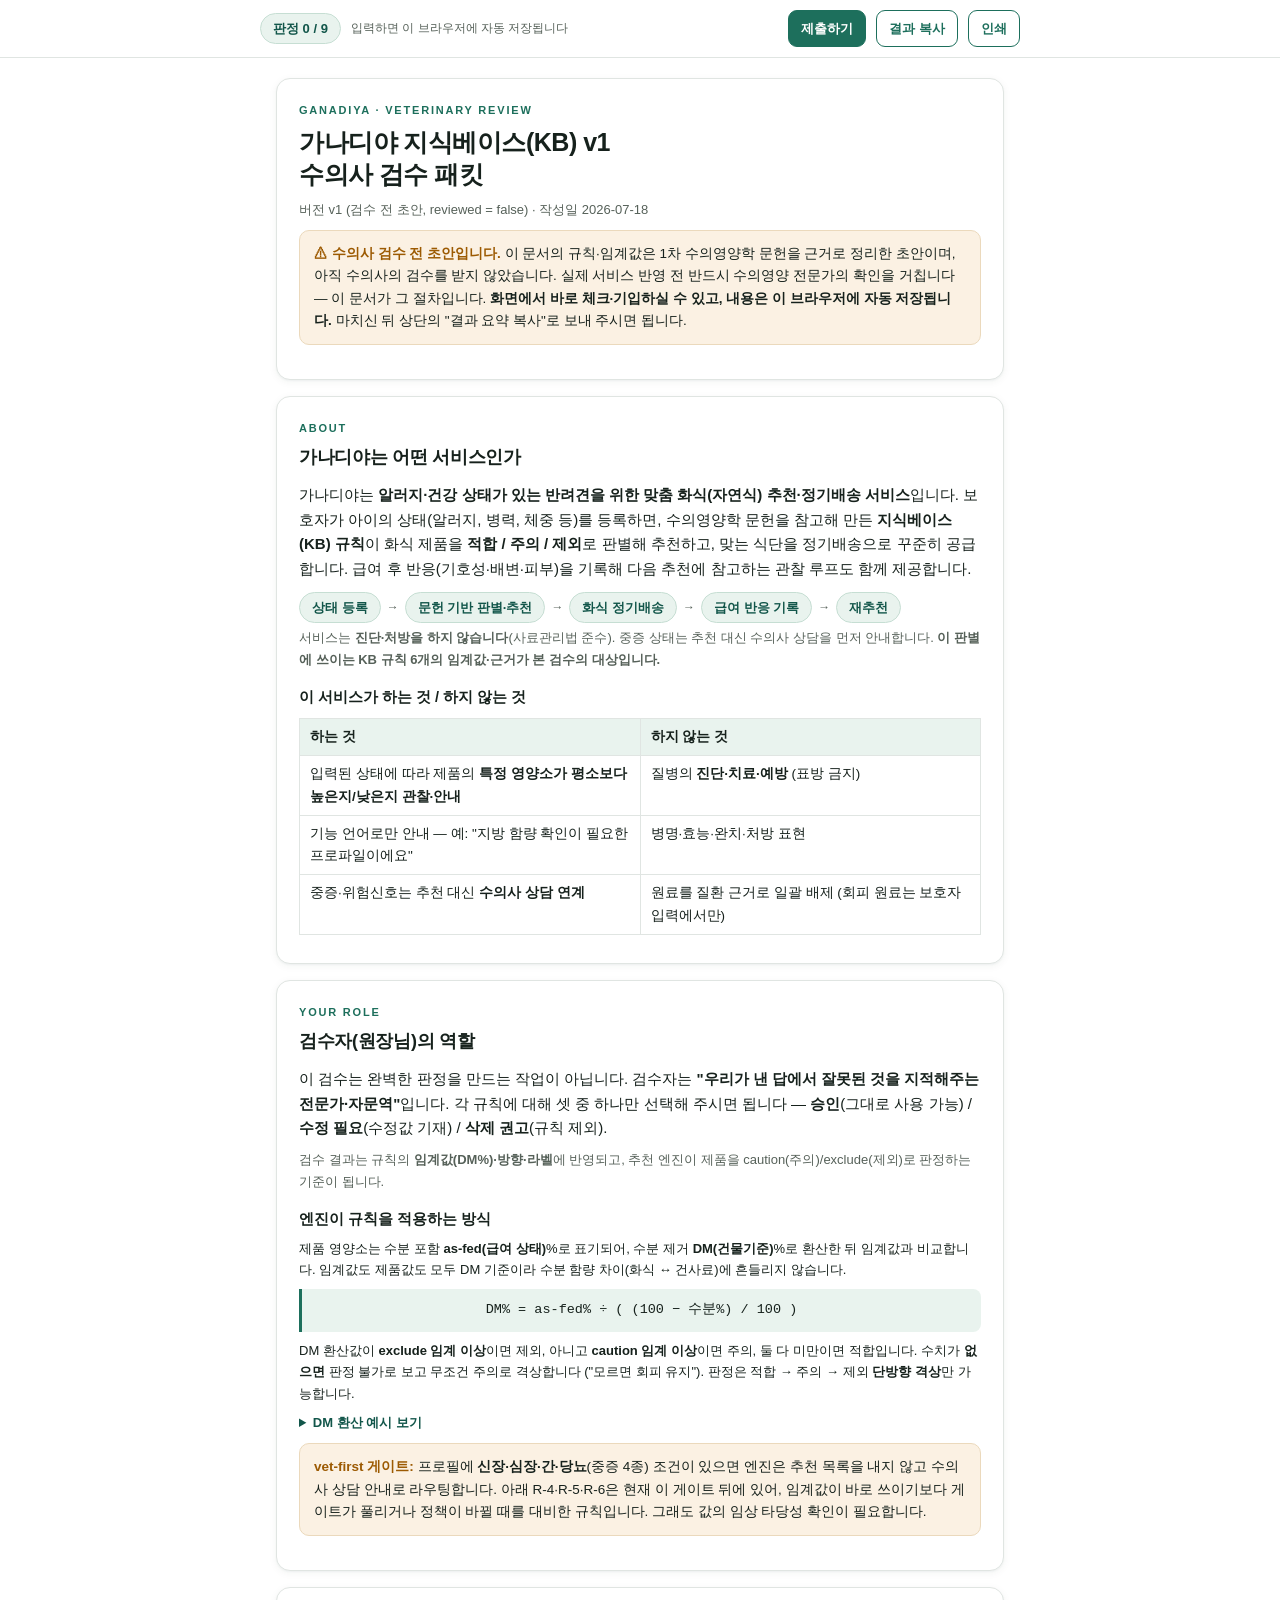
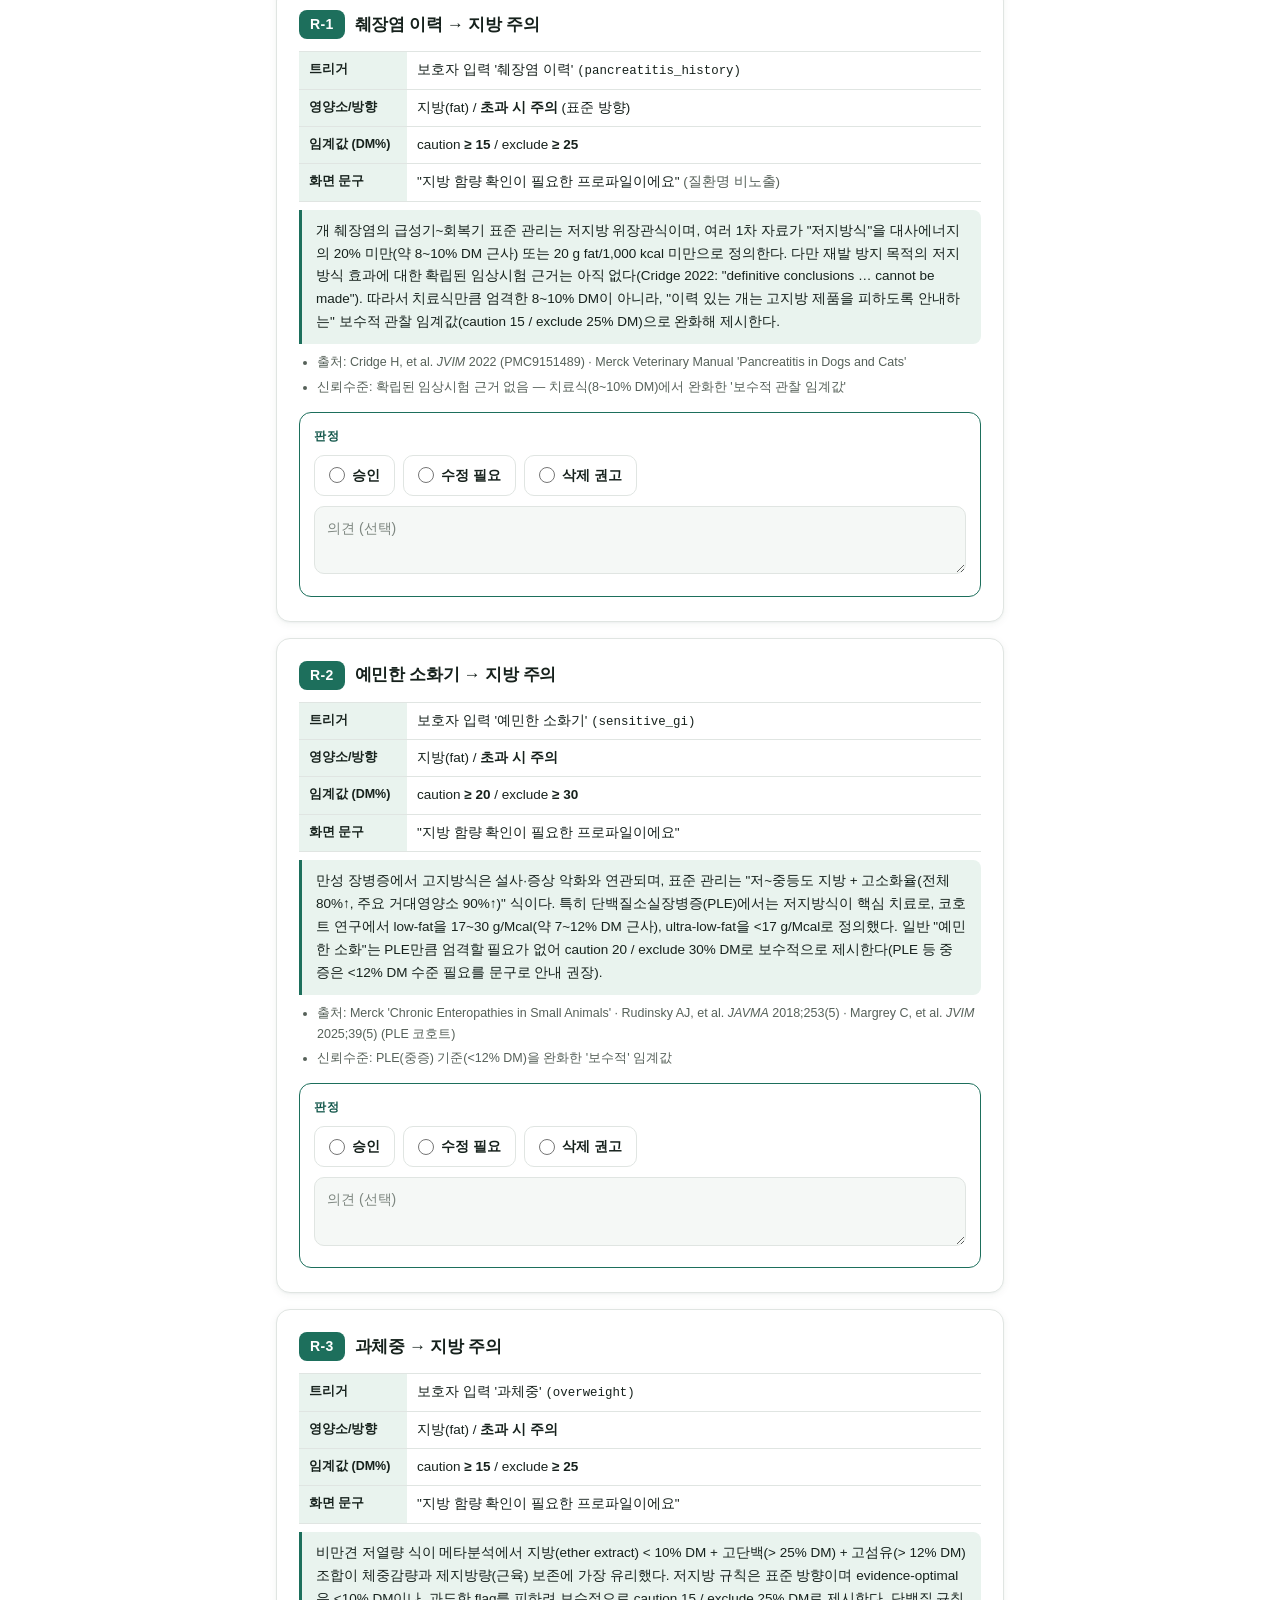
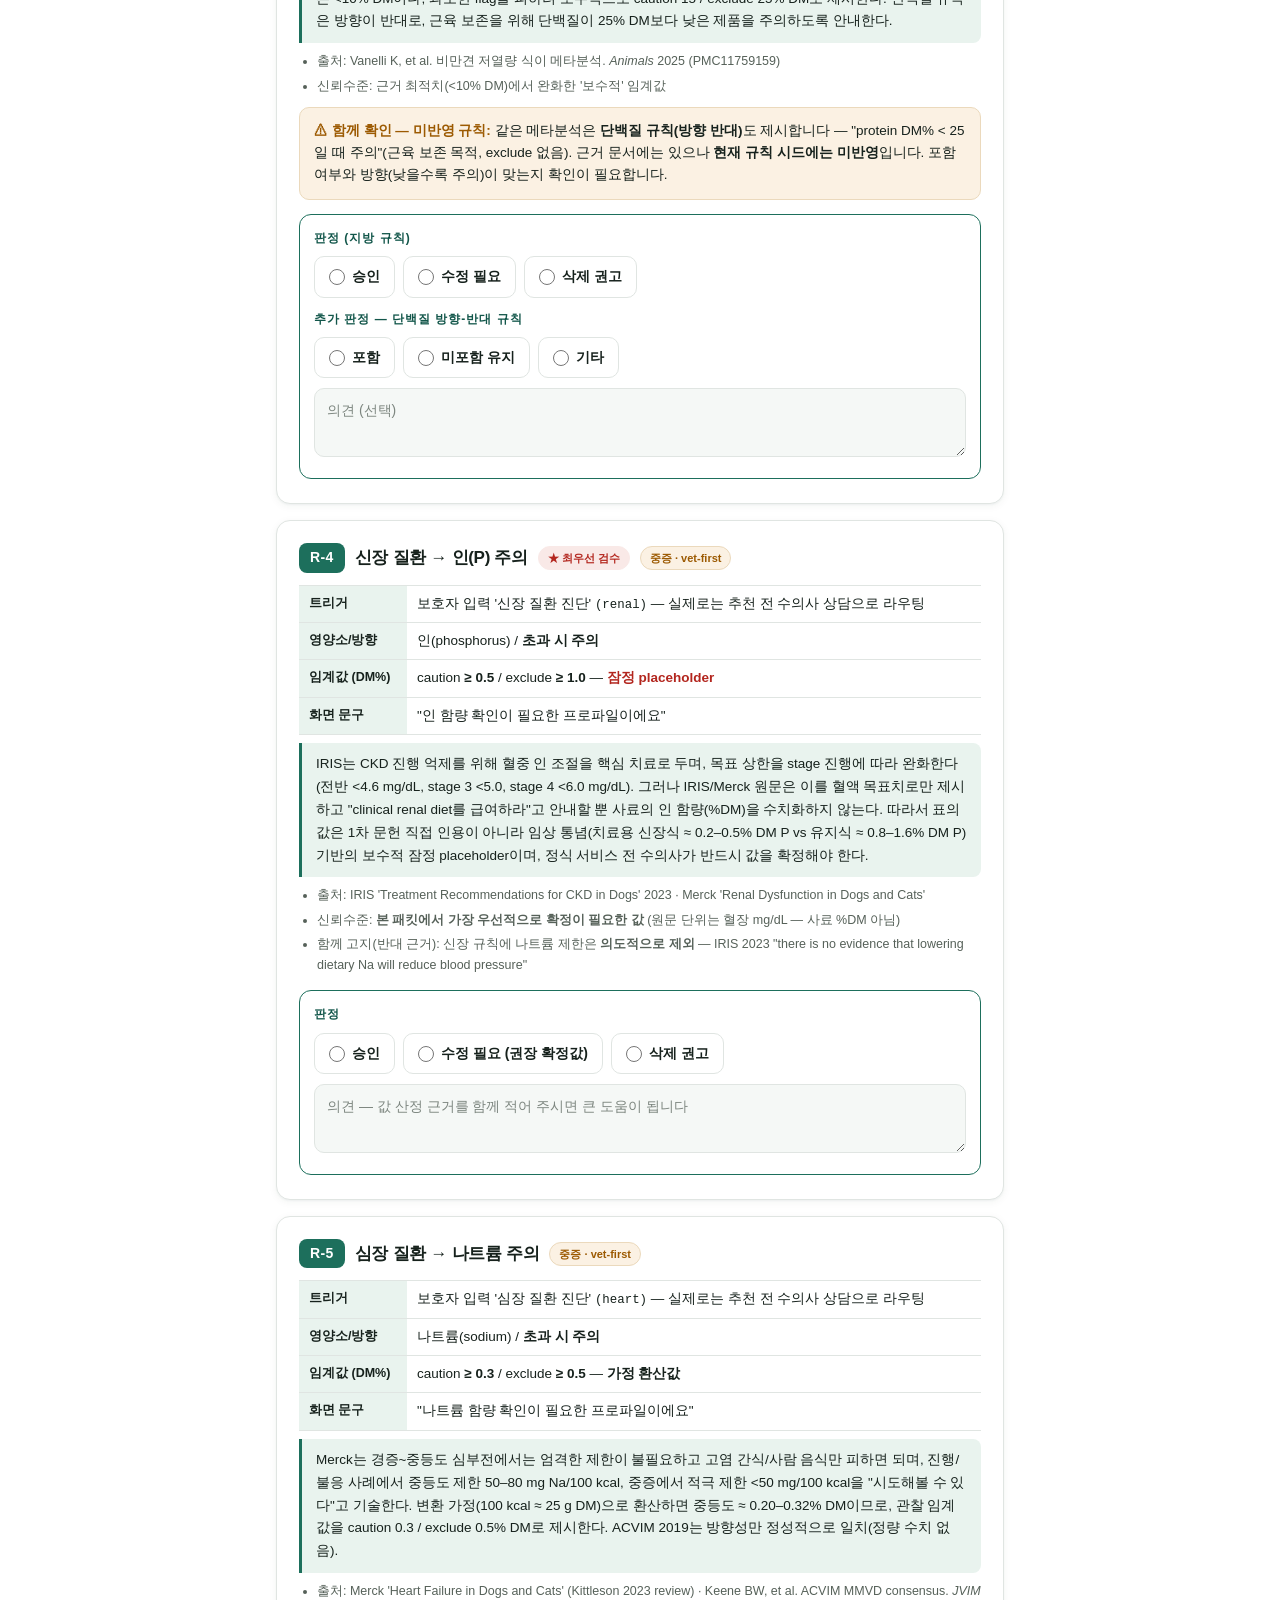
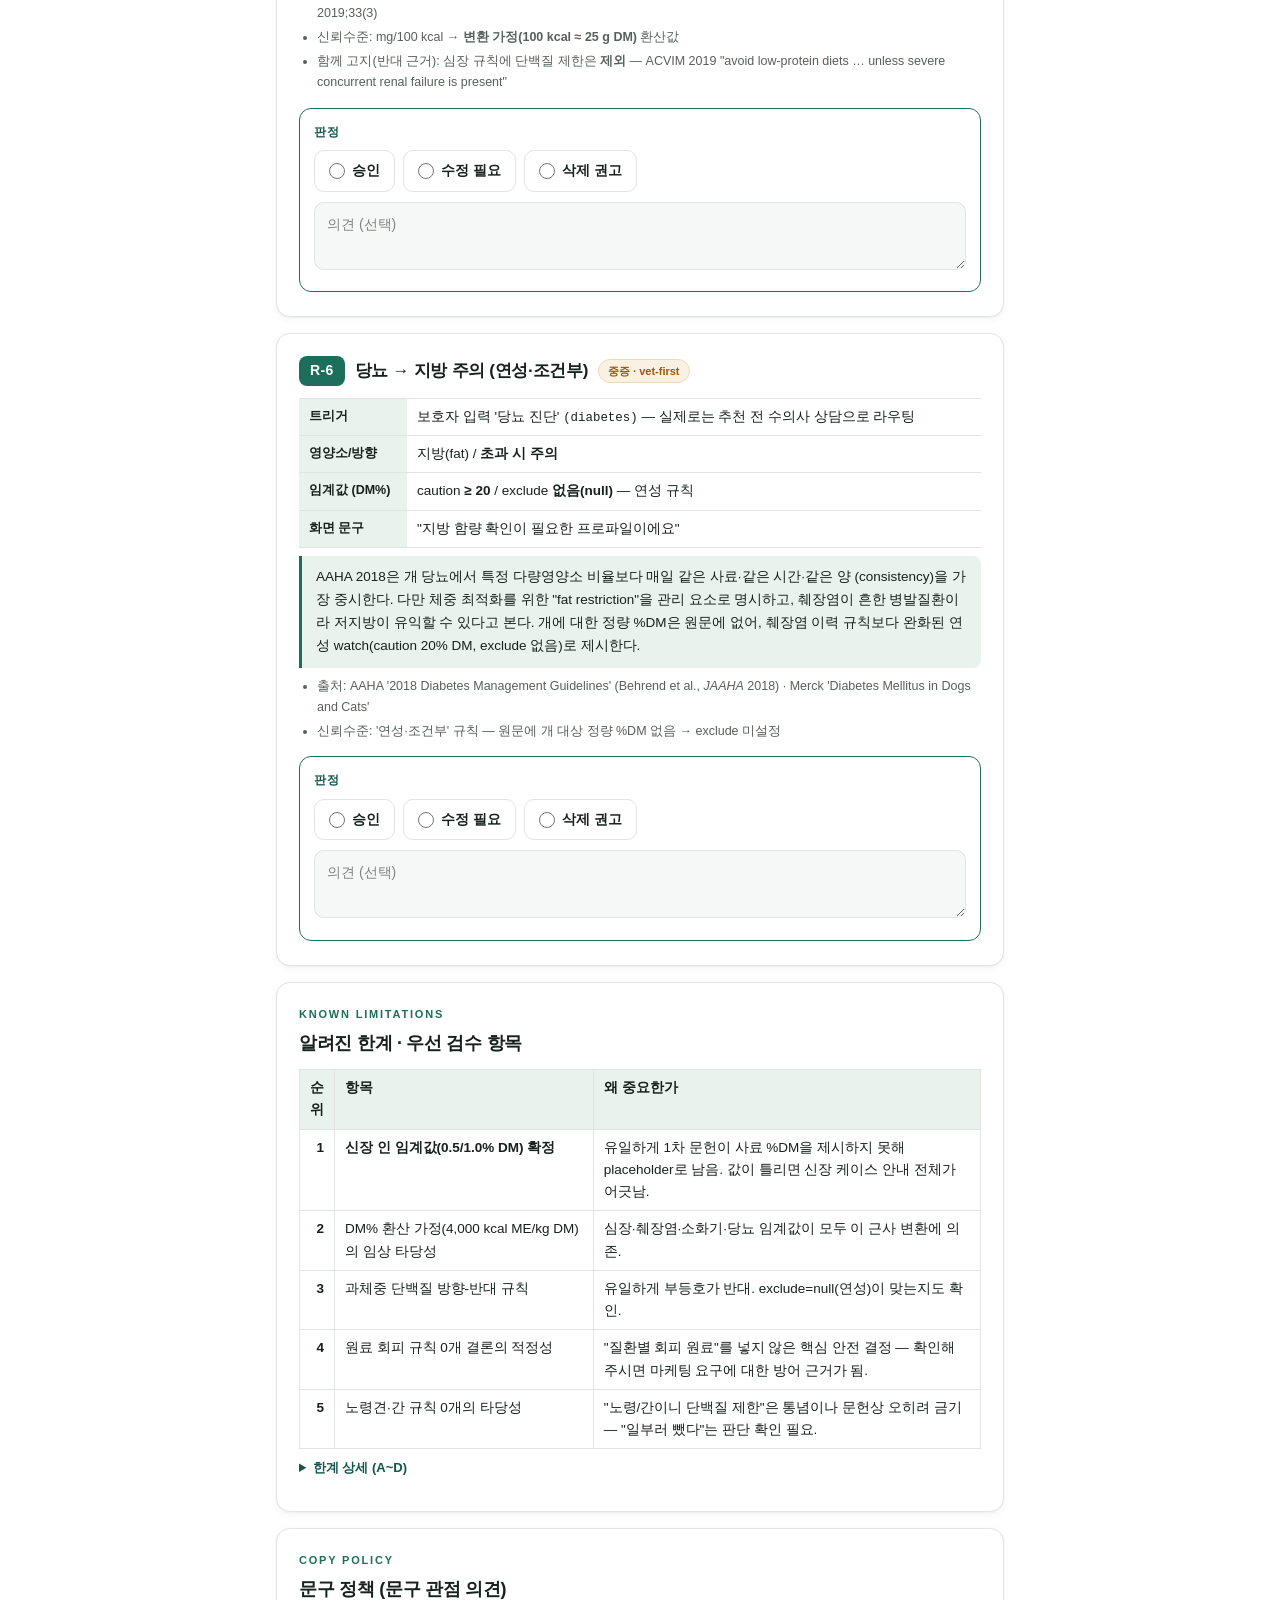
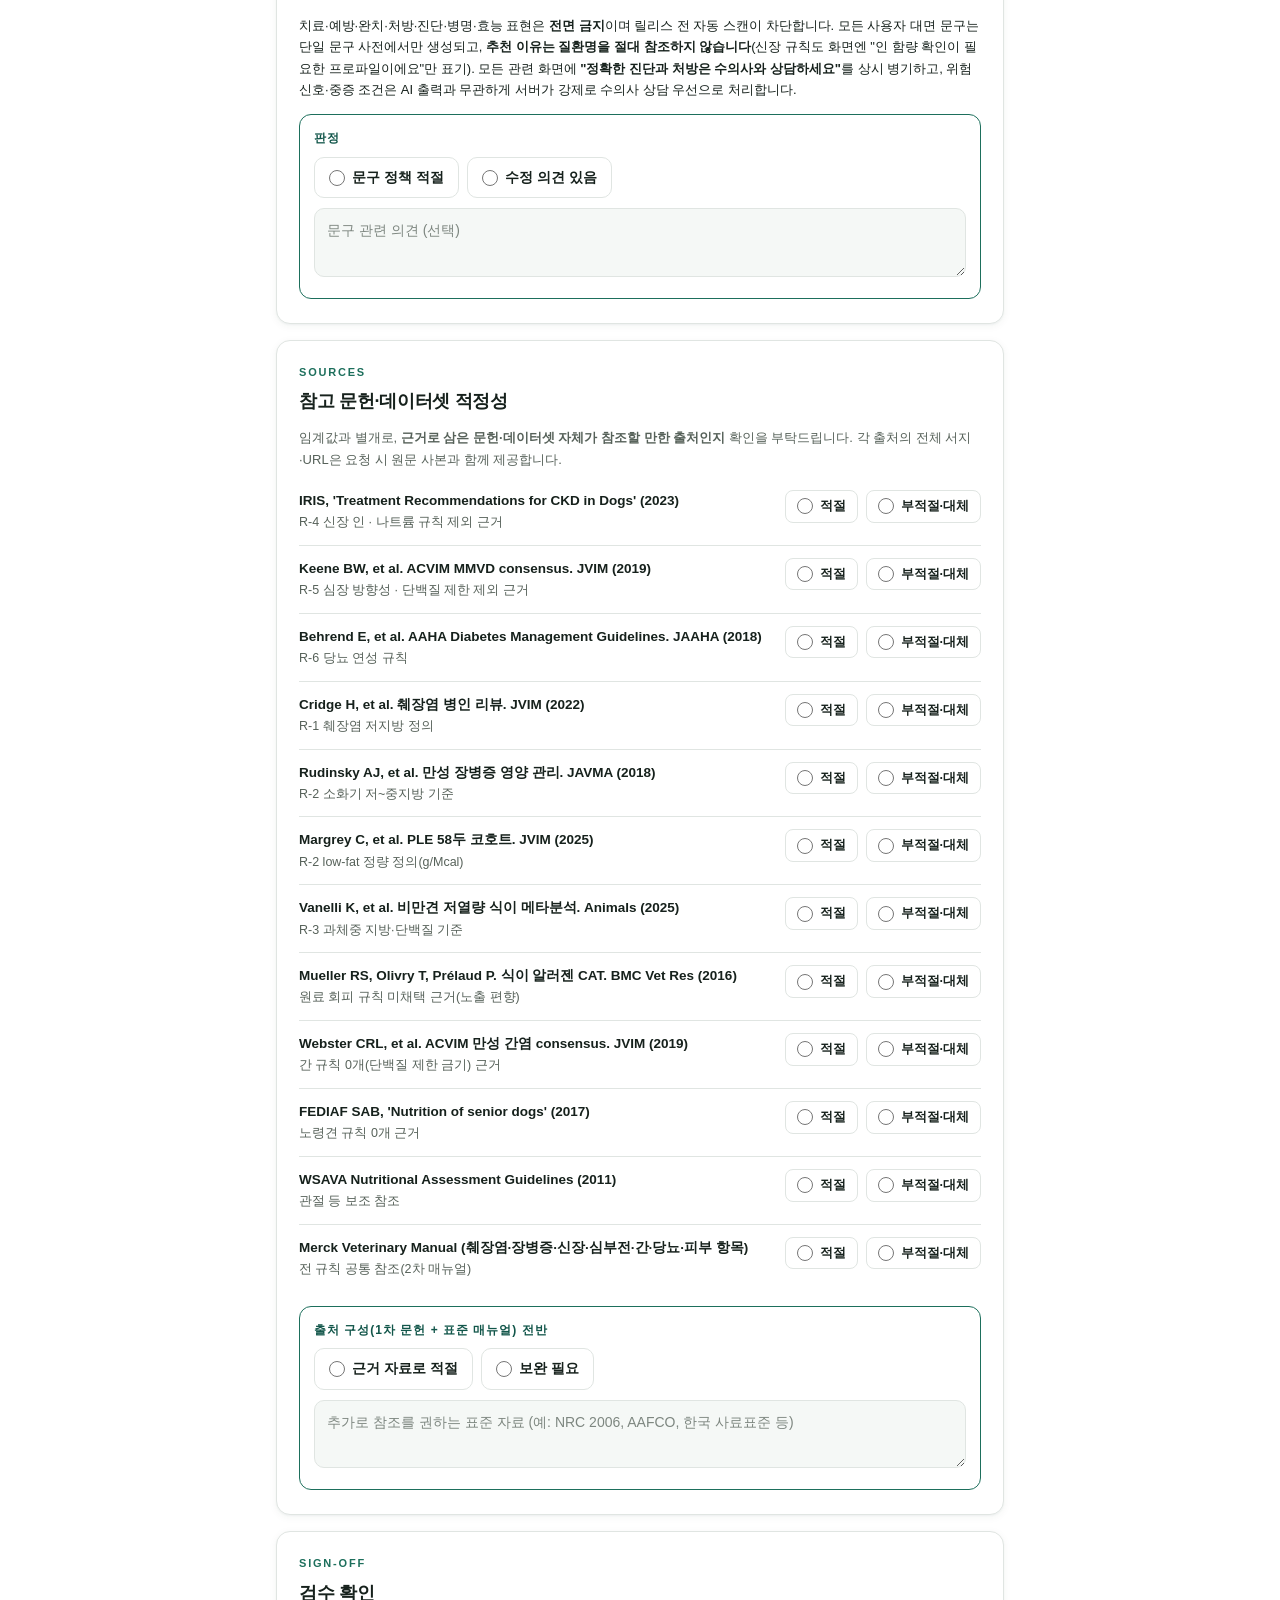
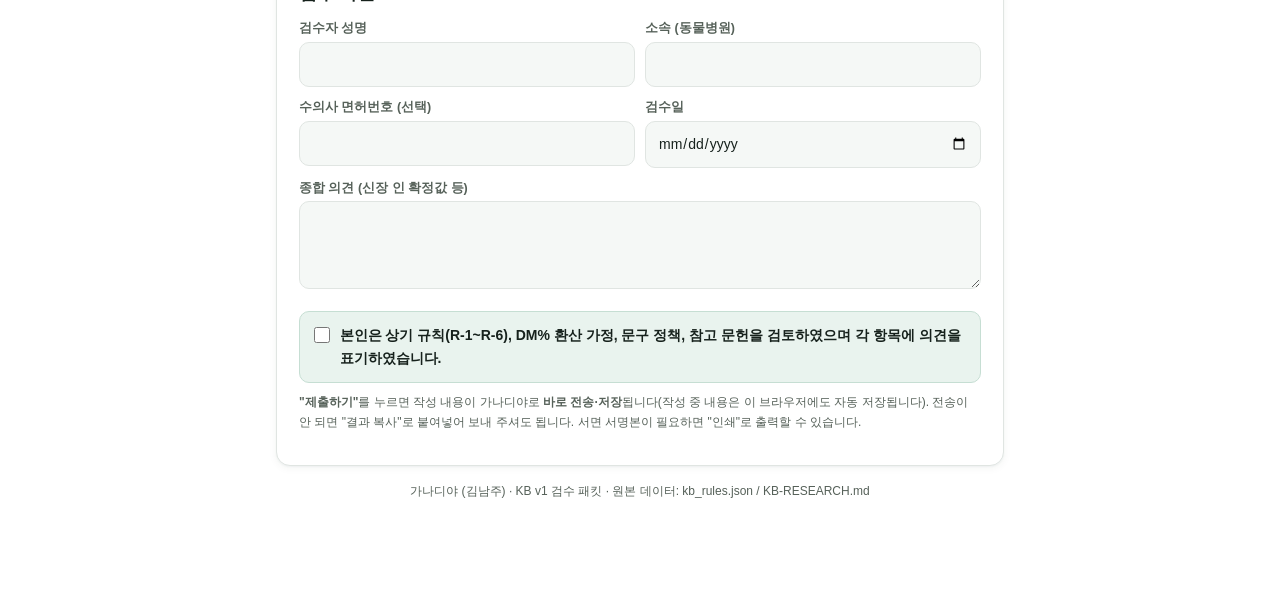
==== commit 252479cd: "feat: 검수 폼 '제출하기' — 결과를 Supabase에 바로 저장(mailto 대체) Co-Authored-By: Claude Opus 4.8 (1M context) <nor" ====
--- a/kb-review/index.html
+++ b/kb-review/index.html
@@ -182,6 +182,7 @@
     color: var(--green-deep); font-weight: 700; font-size: 14px;
   }
   .done-banner.show { display: block; }
+  .done-banner.error { background: var(--danger-soft); border-color: var(--danger); color: var(--danger); }
   .notice { font-size: 12px; color: var(--muted); margin-top: 10px; }
 
   @media print {
@@ -200,7 +201,7 @@
   <div class="toolbar-inner">
     <span class="progress-pill" id="progress">판정 0 / 9</span>
     <span class="save-state" id="saveState">입력하면 이 브라우저에 자동 저장됩니다</span>
-    <button type="button" class="primary" id="btnMail">검수 결과 메일로 보내기</button>
+    <button type="button" class="primary" id="btnSubmit">제출하기</button>
     <button type="button" id="btnCopy">결과 복사</button>
     <button type="button" id="btnPrint">인쇄</button>
   </div>
@@ -566,10 +567,11 @@
     <input type="checkbox" id="confirm" data-k="confirmed"/>
     본인은 상기 규칙(R-1~R-6), DM% 환산 가정, 문구 정책, 참고 문헌을 검토하였으며 각 항목에 의견을 표기하였습니다.
   </label>
-  <div class="done-banner" id="doneBanner">모든 판정이 완료되었습니다. 상단의 "검수 결과 메일로 보내기"를 눌러 보내 주세요. 감사합니다.</div>
-  <p class="notice">"검수 결과 메일로 보내기"를 누르면 작성 내용이 담긴 메일이 열립니다 — 검수자님이
-  <b>보내기 버튼을 눌러야 실제로 전송</b>됩니다(작성 중 내용은 이 브라우저에만 저장됩니다). 내용이 길어
-  메일에서 잘리면 "결과 복사"로 붙여넣어 보내 주셔도 됩니다. 서면 서명본이 필요하면 "인쇄"로 출력할 수 있습니다.</p>
+  <div class="done-banner" id="doneBanner">모든 판정이 완료되었습니다. 상단의 "제출하기"를 눌러 보내 주세요. 감사합니다.</div>
+  <div class="done-banner" id="submitBanner" role="status"></div>
+  <p class="notice"><b>"제출하기"</b>를 누르면 작성 내용이 가나디야로 <b>바로 전송·저장</b>됩니다(작성 중 내용은
+  이 브라우저에도 자동 저장됩니다). 전송이 안 되면 "결과 복사"로 붙여넣어 보내 주셔도 됩니다. 서면 서명본이
+  필요하면 "인쇄"로 출력할 수 있습니다.</p>
 </section>
 
 <p class="xs muted" style="text-align:center; padding-bottom:8px">가나디야 (김남주) · KB v1 검수 패킷 · 원본 데이터: kb_rules.json / KB-RESEARCH.md</p>
@@ -730,10 +732,38 @@
     document.body.removeChild(ta);
   }
 
-  document.getElementById('btnMail').addEventListener('click', function () {
-    var subject = '[가나디야 KB v1 수의사 검수 결과]';
-    var url = 'mailto:joo24587@gmail.com?subject=' + encodeURIComponent(subject) + '&body=' + encodeURIComponent(summarize());
-    window.location.href = url;
+  var SUPA_URL = 'https://hfihalcqtqoqdflfbgzr.supabase.co';
+  var SUPA_ANON = 'eyJhbGciOiJIUzI1NiIsInR5cCI6IkpXVCJ9.eyJpc3MiOiJzdXBhYmFzZSIsInJlZiI6ImhmaWhhbGNxdHFvcWRmbGZiZ3pyIiwicm9sZSI6ImFub24iLCJpYXQiOjE3ODM2MjU3MTUsImV4cCI6MjA5OTIwMTcxNX0.N_zaLst0gOolfv5zTb726pqe1QJ9fmMtKWIgGrT08t0';
+
+  function showSubmitBanner(msg, ok) {
+    var b = document.getElementById('submitBanner');
+    b.textContent = msg;
+    b.className = 'done-banner show' + (ok ? '' : ' error');
+  }
+
+  document.getElementById('btnSubmit').addEventListener('click', function () {
+    var btn = this;
+    var d = collect();
+    btn.disabled = true;
+    btn.textContent = '제출 중…';
+    fetch(SUPA_URL + '/rest/v1/kb_review_submissions', {
+      method: 'POST',
+      headers: {
+        apikey: SUPA_ANON,
+        Authorization: 'Bearer ' + SUPA_ANON,
+        'Content-Type': 'application/json',
+        Prefer: 'return=minimal'
+      },
+      body: JSON.stringify({ reviewer_name: d.name || null, reviewer_org: d.org || null, payload: { data: d, summary: summarize() } })
+    }).then(function (res) {
+      if (!res.ok) throw new Error('status ' + res.status);
+      btn.textContent = '제출 완료 ✓';
+      showSubmitBanner('제출이 완료되었습니다. 가나디야로 전송되었어요. 감사합니다.', true);
+    }).catch(function () {
+      btn.disabled = false;
+      btn.textContent = '제출하기';
+      showSubmitBanner('전송에 실패했어요. 인터넷 연결을 확인해 다시 누르거나, "결과 복사"로 붙여넣어 보내 주세요.', false);
+    });
   });
 
   document.getElementById('btnPrint').addEventListener('click', function () { window.print(); });
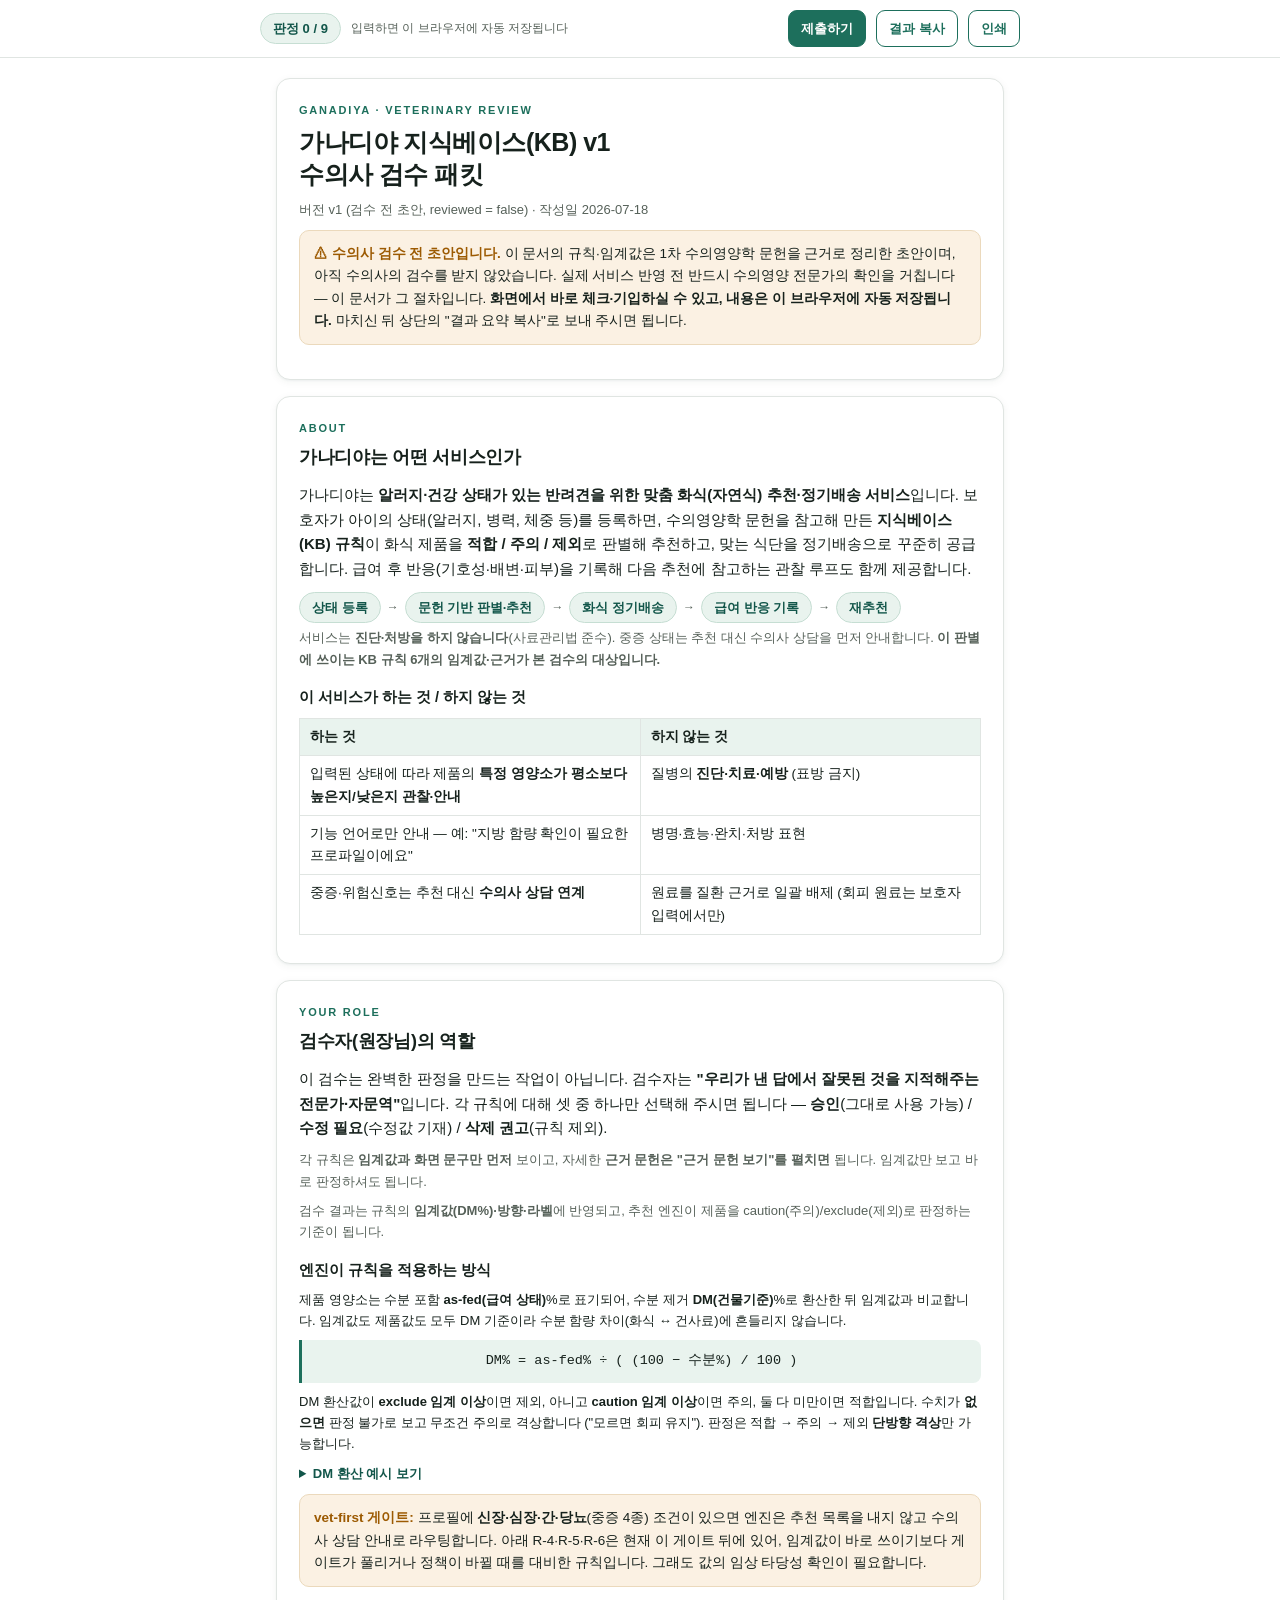
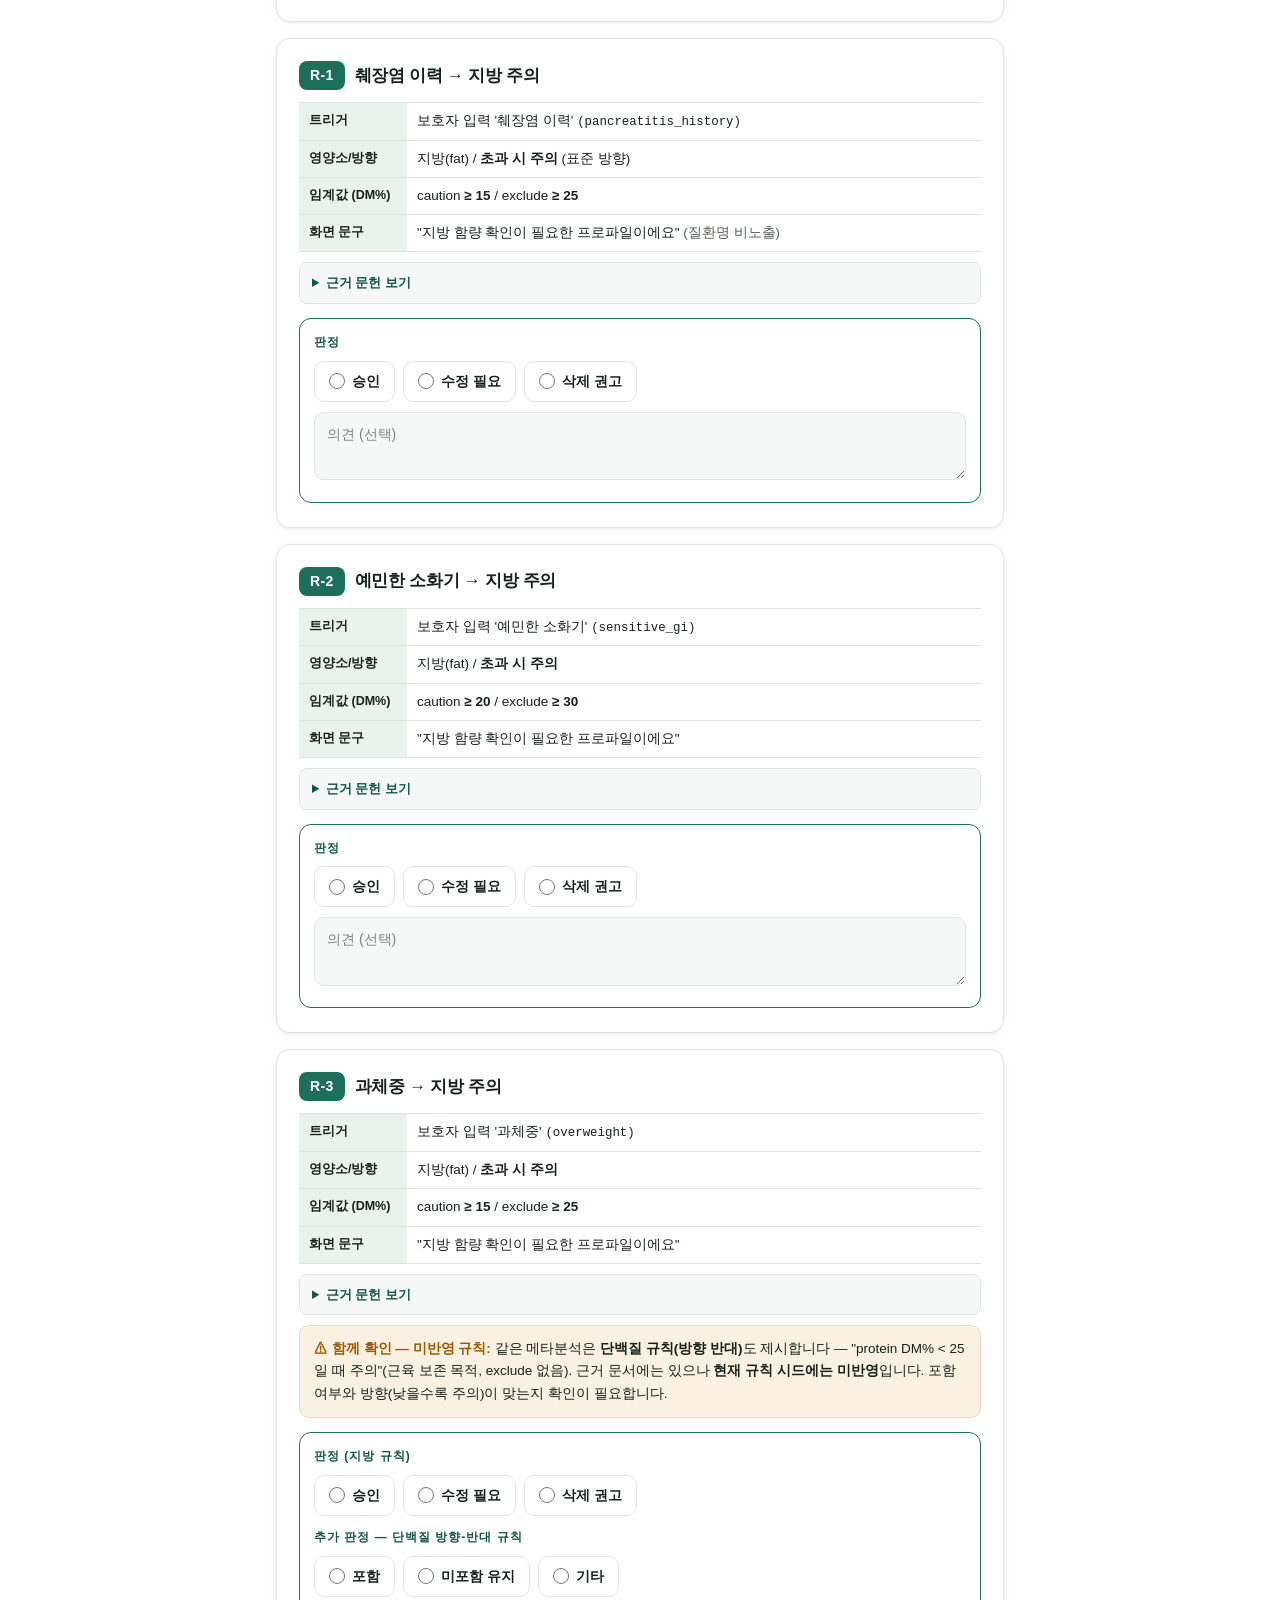
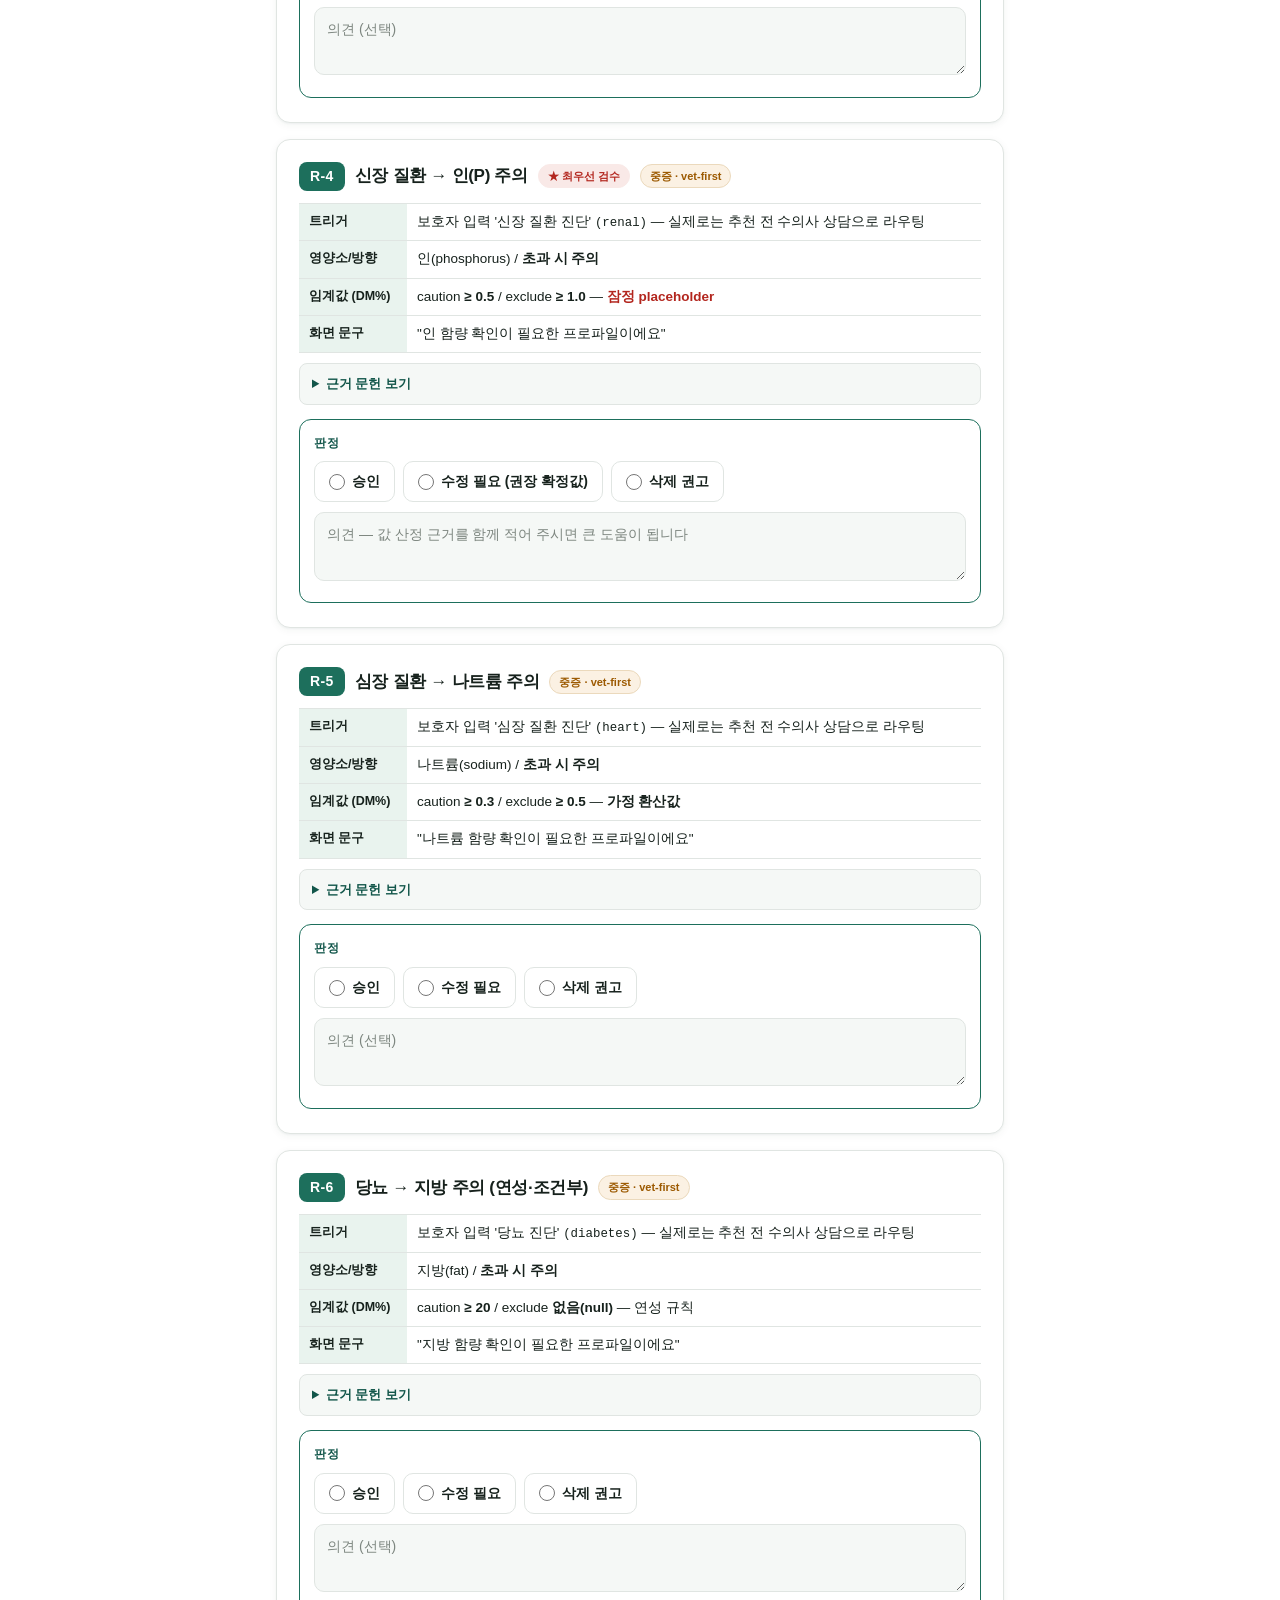
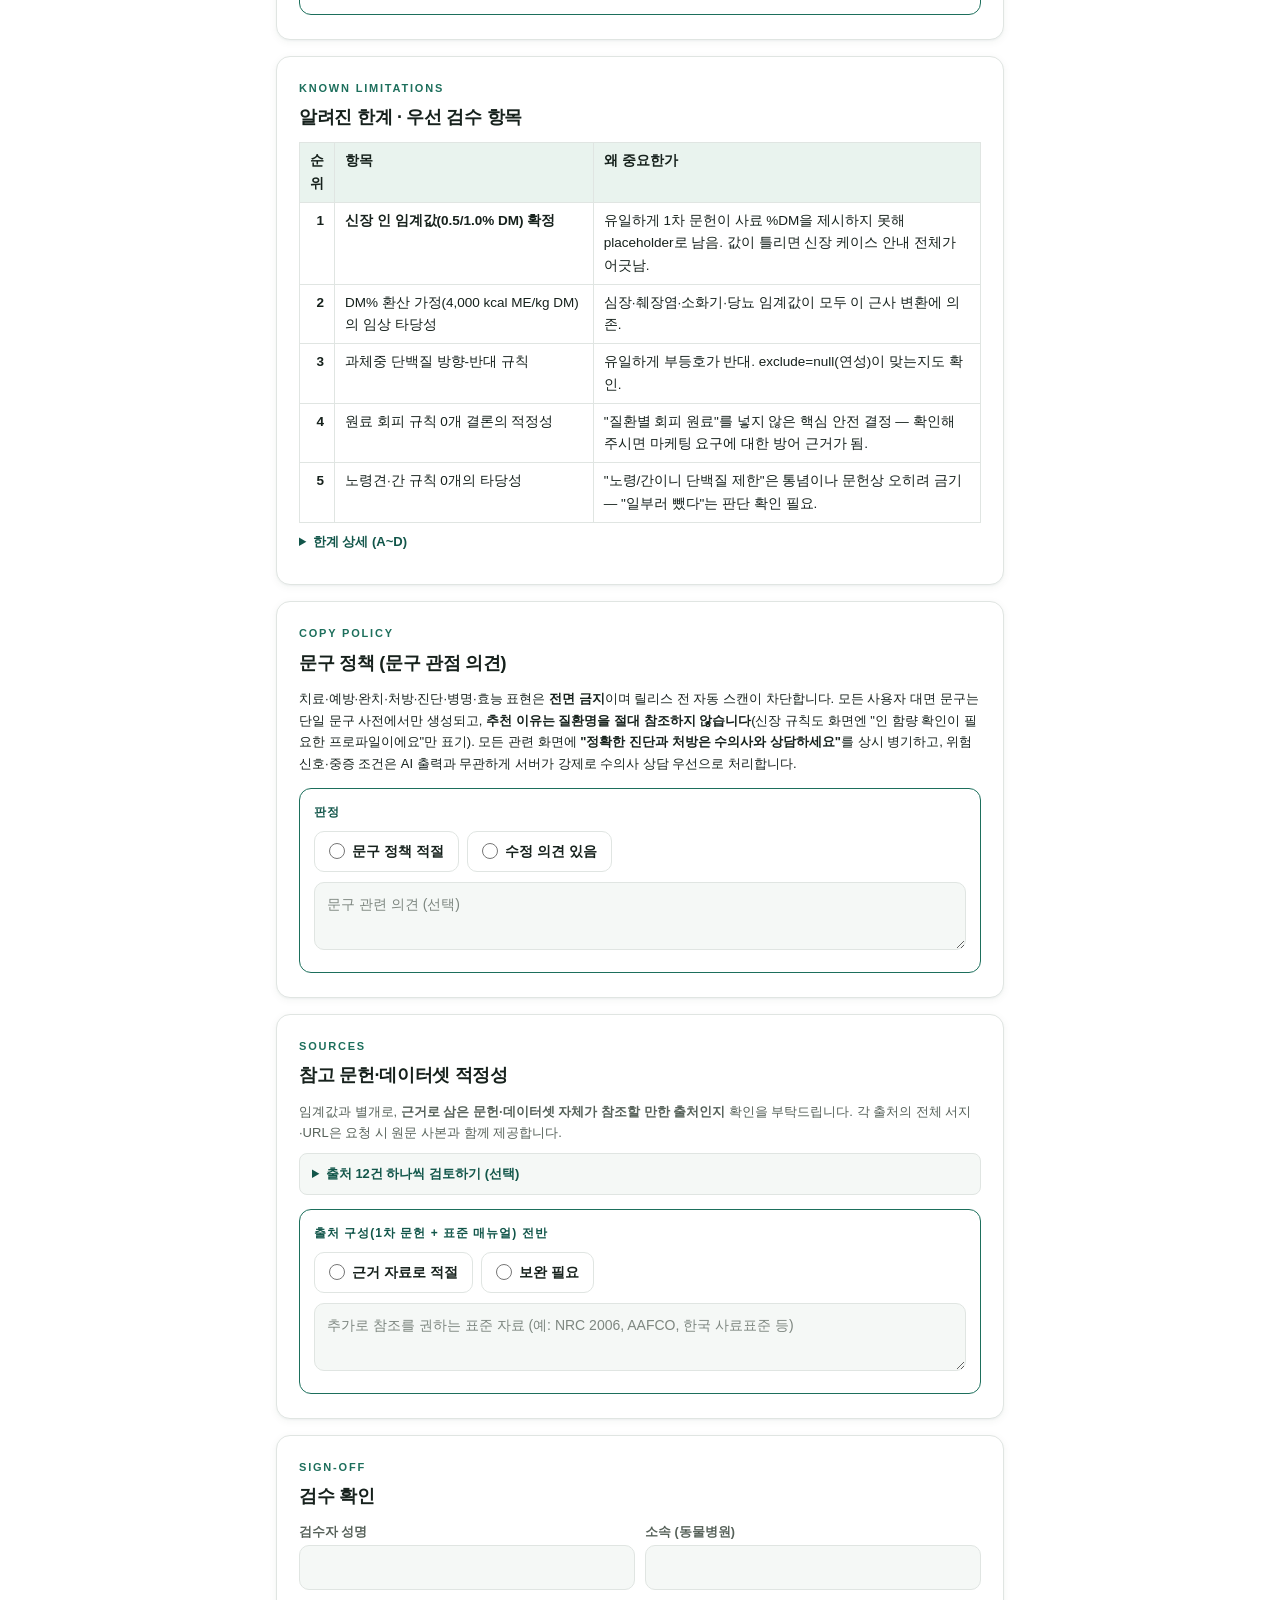
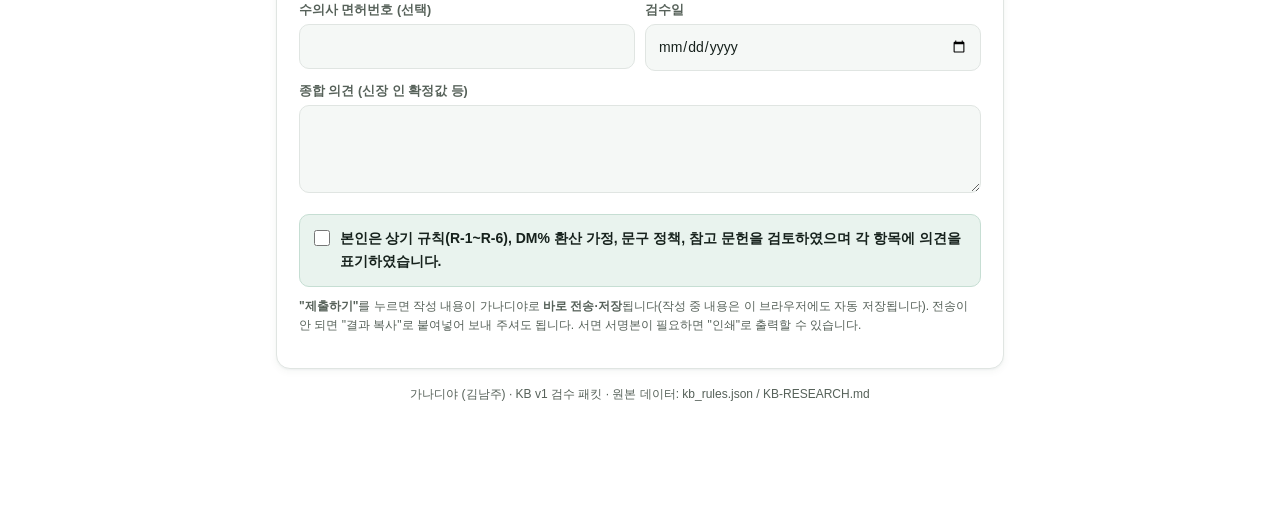
==== commit 6d2364a2: "feat: 검수 폼 모바일 가독성 개선(근거·출처 접기) Co-Authored-By: Claude Opus 4.8 (1M context) <noreply@anthropic.com>" ====
--- a/kb-review/index.html
+++ b/kb-review/index.html
@@ -120,6 +120,14 @@
   details { margin: 8px 0; }
   summary { cursor: pointer; font-size: 13px; font-weight: 700; color: var(--green-deep); }
   details .xs { margin-top: 6px; line-height: 1.7; }
+  /* 모바일 가독성: 근거·출처를 접어서 판정에 필요한 것만 먼저 보이게 */
+  .evidence {
+    margin: 10px 0 2px; border: 1px solid var(--line); border-radius: 8px;
+    padding: 9px 12px; background: var(--field);
+  }
+  .evidence > summary { color: var(--green-deep); }
+  .evidence[open] { padding-bottom: 12px; }
+  .evidence .quote { margin-top: 8px; }
   .src { font-size: 12.5px; color: var(--muted); line-height: 1.7; margin: 8px 0 0; padding-left: 18px; }
   .src li { margin-bottom: 3px; }
 
@@ -257,6 +265,8 @@
   <p>이 검수는 완벽한 판정을 만드는 작업이 아닙니다. 검수자는 <b>"우리가 낸 답에서 잘못된 것을
   지적해주는 전문가·자문역"</b>입니다. 각 규칙에 대해 셋 중 하나만 선택해 주시면 됩니다 —
   <b>승인</b>(그대로 사용 가능) / <b>수정 필요</b>(수정값 기재) / <b>삭제 권고</b>(규칙 제외).</p>
+  <p class="small muted">각 규칙은 <b>임계값과 화면 문구만 먼저</b> 보이고, 자세한 <b>근거 문헌은
+  "근거 문헌 보기"를 펼치면</b> 됩니다. 임계값만 보고 바로 판정하셔도 됩니다.</p>
   <p class="small muted">검수 결과는 규칙의 <b>임계값(DM%)·방향·라벨</b>에 반영되고, 추천 엔진이
   제품을 caution(주의)/exclude(제외)로 판정하는 기준이 됩니다.</p>
 
@@ -771,6 +781,33 @@
   document.addEventListener('input', queueSave);
   document.addEventListener('change', function () { refresh(); queueSave(); });
 
+  // 모바일 가독성: 규칙별 근거 인용·출처를 기본 접힘으로 이동(판정 컨트롤만 먼저 보이게)
+  document.querySelectorAll('section[data-rule]').forEach(function (sec) {
+    var quote = sec.querySelector('.quote');
+    if (!quote) return;
+    var src = sec.querySelector('.src');
+    var det = document.createElement('details');
+    det.className = 'evidence';
+    var sum = document.createElement('summary');
+    sum.textContent = '근거 문헌 보기';
+    det.appendChild(sum);
+    quote.parentNode.insertBefore(det, quote);
+    det.appendChild(quote);
+    if (src) det.appendChild(src);
+  });
+  // 출처 12건 개별 검토는 접힘(전반 판정은 밖에 유지)
+  (function () {
+    var list = document.getElementById('sources');
+    if (!list) return;
+    var det = document.createElement('details');
+    det.className = 'evidence';
+    var sum = document.createElement('summary');
+    sum.textContent = '출처 12건 하나씩 검토하기 (선택)';
+    det.appendChild(sum);
+    list.parentNode.insertBefore(det, list);
+    det.appendChild(list);
+  })();
+
   restore();
   refresh();
   window.__kbSummary = summarize;
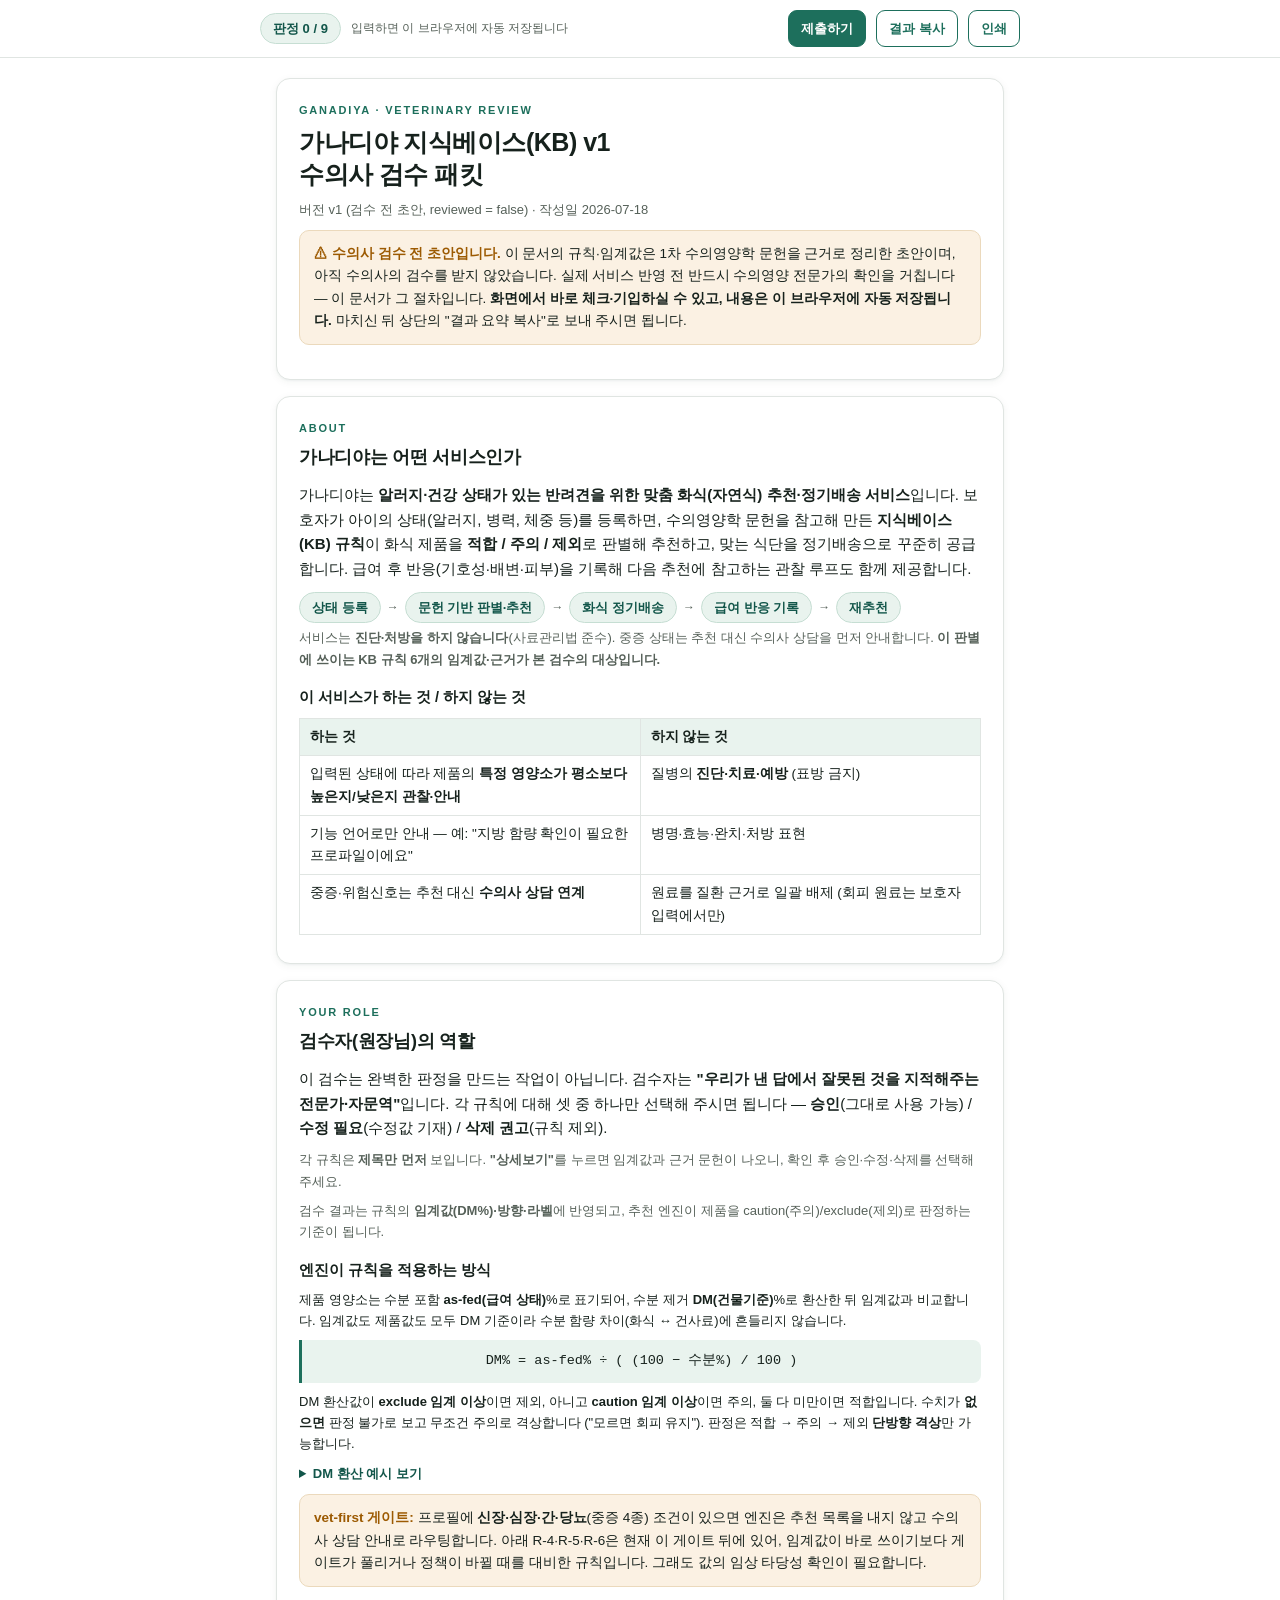
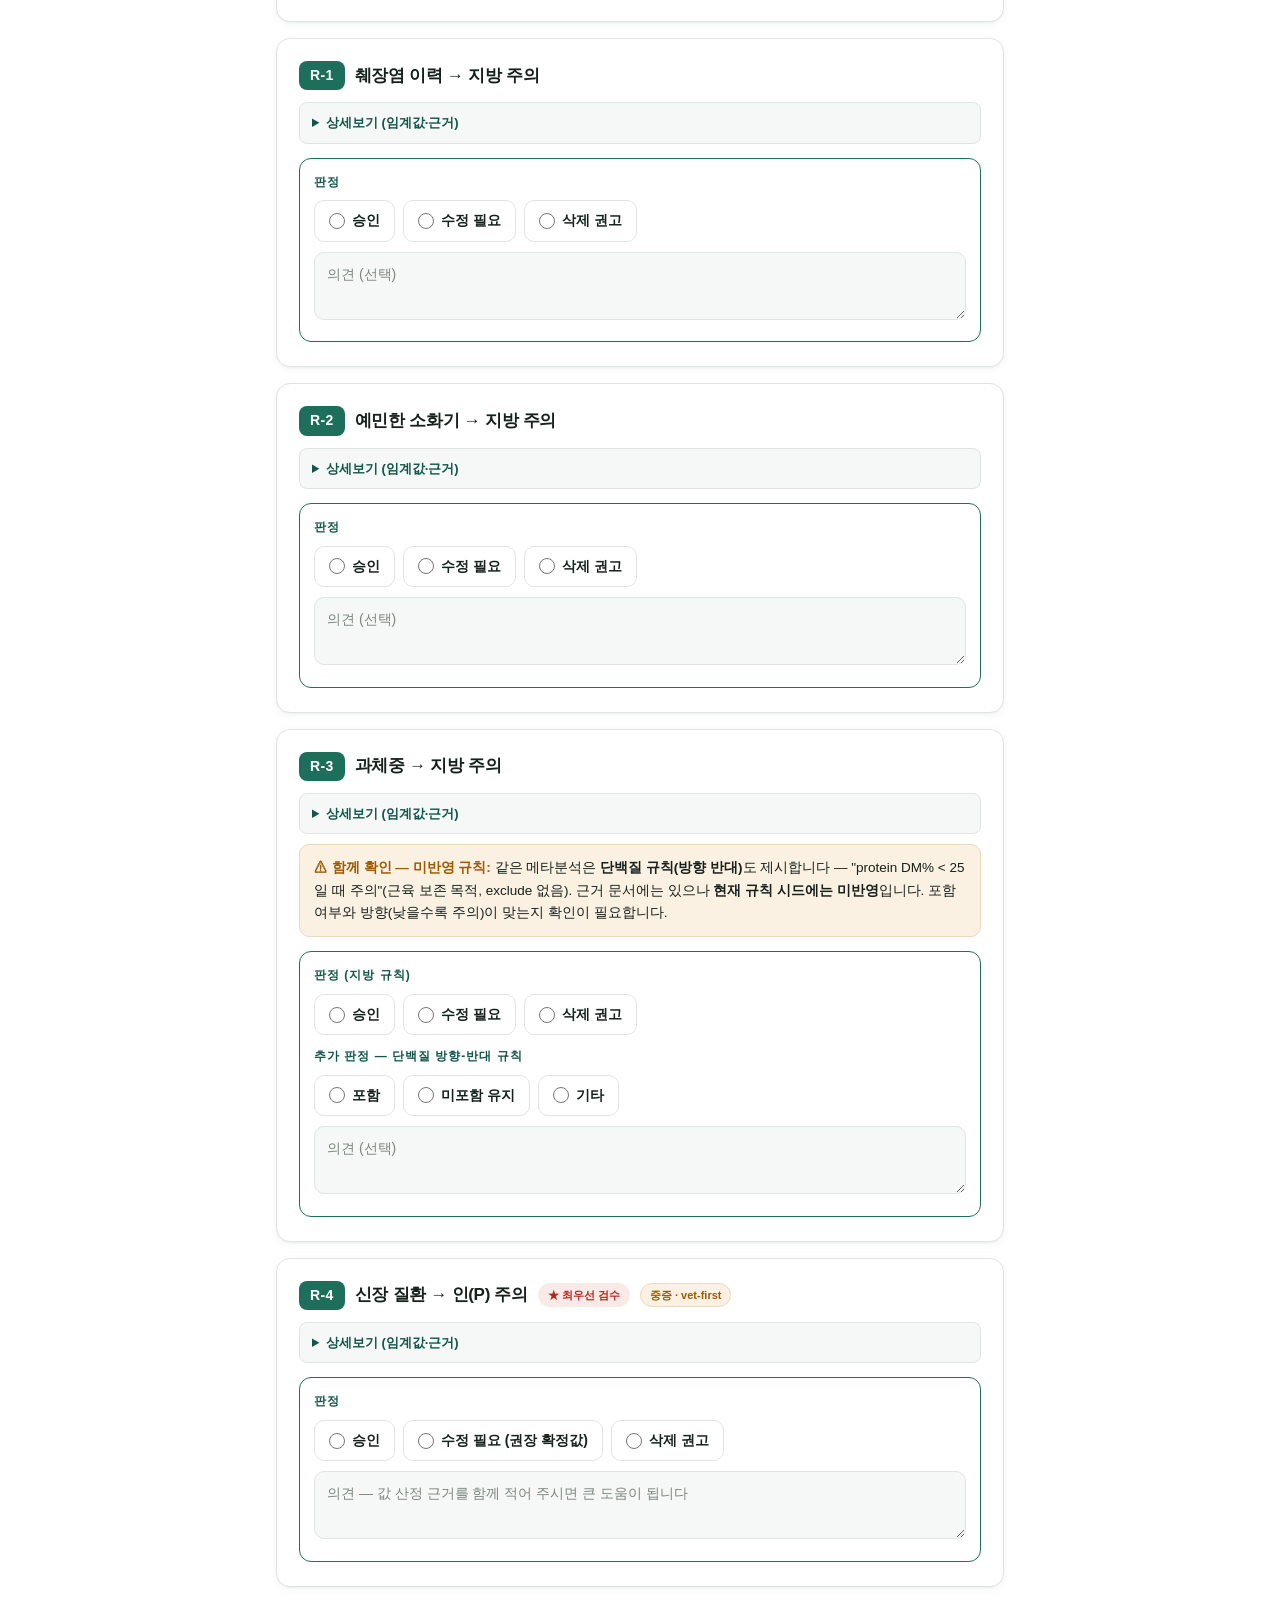
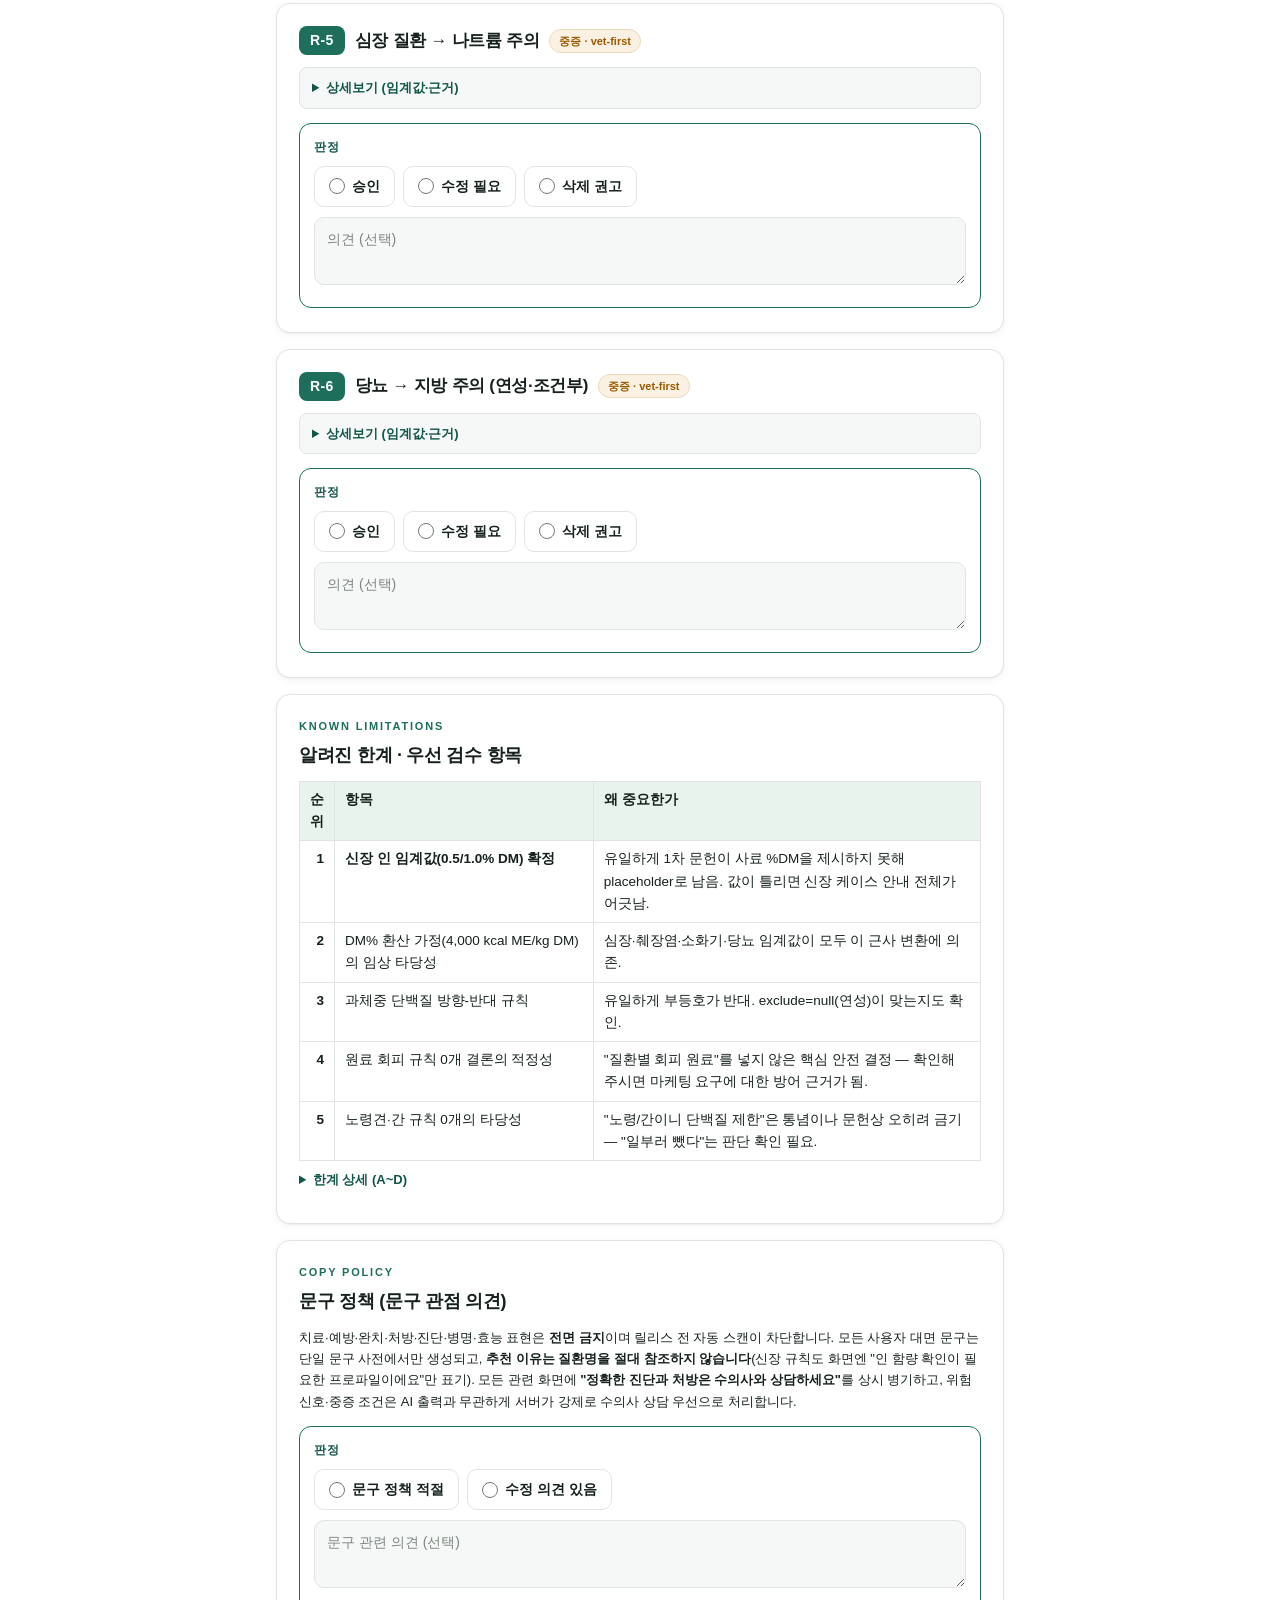
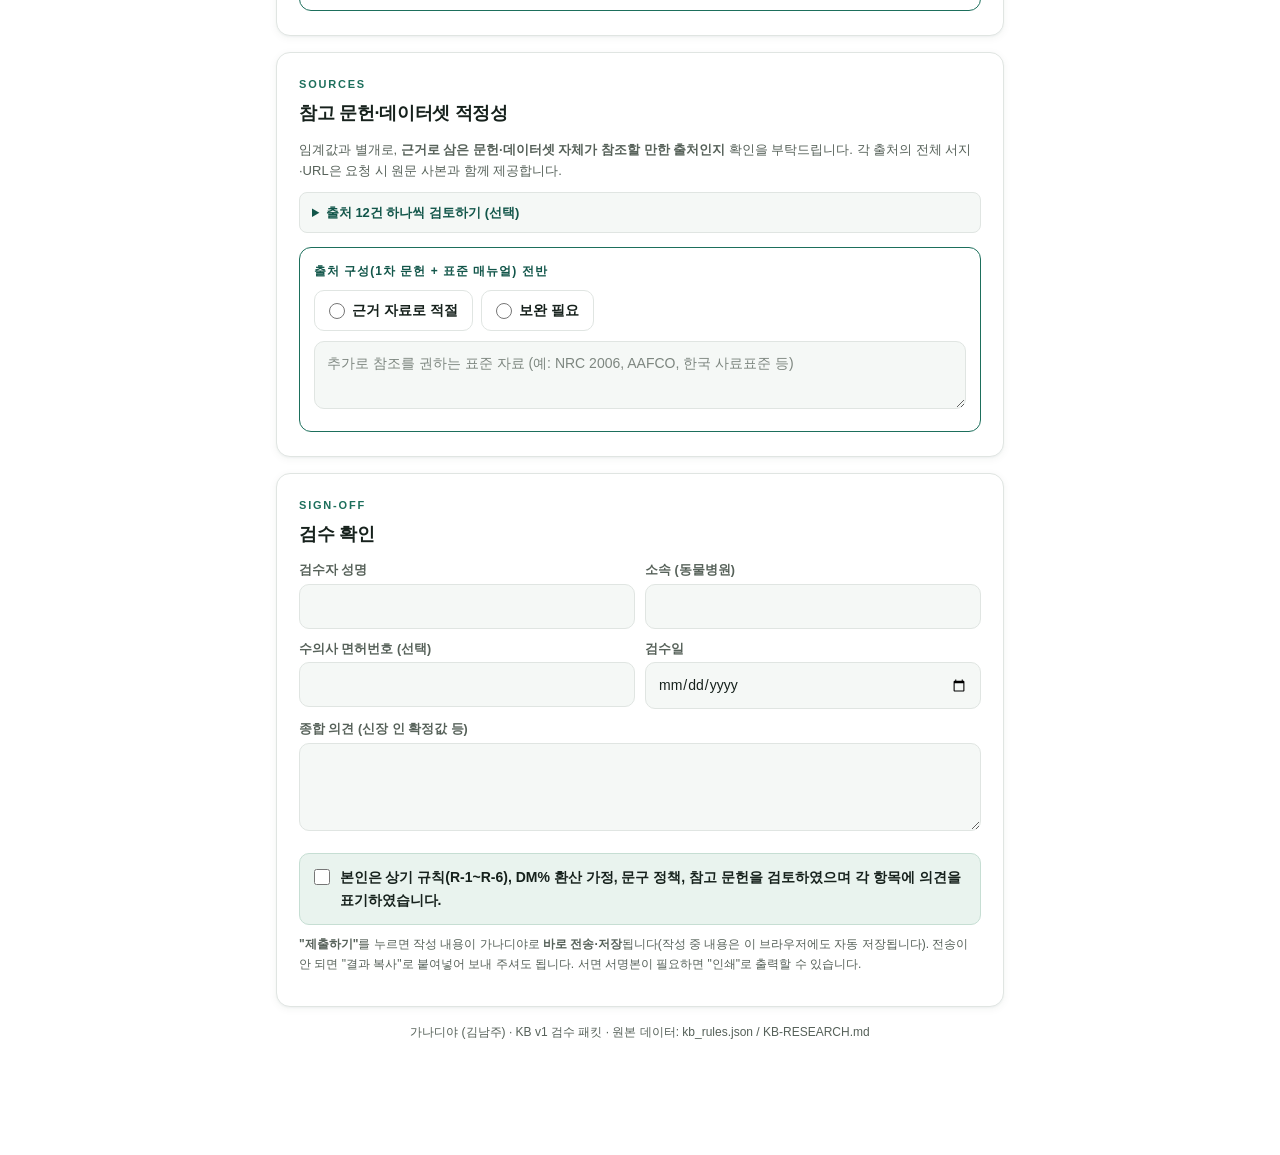
==== commit b5f72214: "feat: 규칙 카드 미니멀화(트리거·문구 제거, 상세보기 접기) Co-Authored-By: Claude Opus 4.8 (1M context) <noreply@anthropic" ====
--- a/kb-review/index.html
+++ b/kb-review/index.html
@@ -265,8 +265,8 @@
   <p>이 검수는 완벽한 판정을 만드는 작업이 아닙니다. 검수자는 <b>"우리가 낸 답에서 잘못된 것을
   지적해주는 전문가·자문역"</b>입니다. 각 규칙에 대해 셋 중 하나만 선택해 주시면 됩니다 —
   <b>승인</b>(그대로 사용 가능) / <b>수정 필요</b>(수정값 기재) / <b>삭제 권고</b>(규칙 제외).</p>
-  <p class="small muted">각 규칙은 <b>임계값과 화면 문구만 먼저</b> 보이고, 자세한 <b>근거 문헌은
-  "근거 문헌 보기"를 펼치면</b> 됩니다. 임계값만 보고 바로 판정하셔도 됩니다.</p>
+  <p class="small muted">각 규칙은 <b>제목만 먼저</b> 보입니다. <b>"상세보기"</b>를 누르면 임계값과 근거
+  문헌이 나오니, 확인 후 승인·수정·삭제를 선택해 주세요.</p>
   <p class="small muted">검수 결과는 규칙의 <b>임계값(DM%)·방향·라벨</b>에 반영되고, 추천 엔진이
   제품을 caution(주의)/exclude(제외)로 판정하는 기준이 됩니다.</p>
 
@@ -781,18 +781,29 @@
   document.addEventListener('input', queueSave);
   document.addEventListener('change', function () { refresh(); queueSave(); });
 
-  // 모바일 가독성: 규칙별 근거 인용·출처를 기본 접힘으로 이동(판정 컨트롤만 먼저 보이게)
+  // 모바일 가독성: 규칙 카드는 제목·판정만 먼저 보이고, 세부(영양소·임계값·근거)는 '상세보기'로 접는다.
   document.querySelectorAll('section[data-rule]').forEach(function (sec) {
+    var kv = sec.querySelector('.kv');
+    // 트리거·화면 문구 행 제거(검수자에겐 불필요)
+    if (kv) {
+      var kids = Array.from(kv.children);
+      for (var i = 0; i < kids.length; i += 2) {
+        var label = (kids[i].textContent || '').trim();
+        if (label === '트리거' || label === '화면 문구') { kids[i].remove(); kids[i + 1].remove(); }
+      }
+    }
     var quote = sec.querySelector('.quote');
-    if (!quote) return;
     var src = sec.querySelector('.src');
+    var anchor = kv || quote;
+    if (!anchor) return;
     var det = document.createElement('details');
     det.className = 'evidence';
     var sum = document.createElement('summary');
-    sum.textContent = '근거 문헌 보기';
+    sum.textContent = '상세보기 (임계값·근거)';
     det.appendChild(sum);
-    quote.parentNode.insertBefore(det, quote);
-    det.appendChild(quote);
+    anchor.parentNode.insertBefore(det, anchor);
+    if (kv) det.appendChild(kv);
+    if (quote) det.appendChild(quote);
     if (src) det.appendChild(src);
   });
   // 출처 12건 개별 검토는 접힘(전반 판정은 밖에 유지)
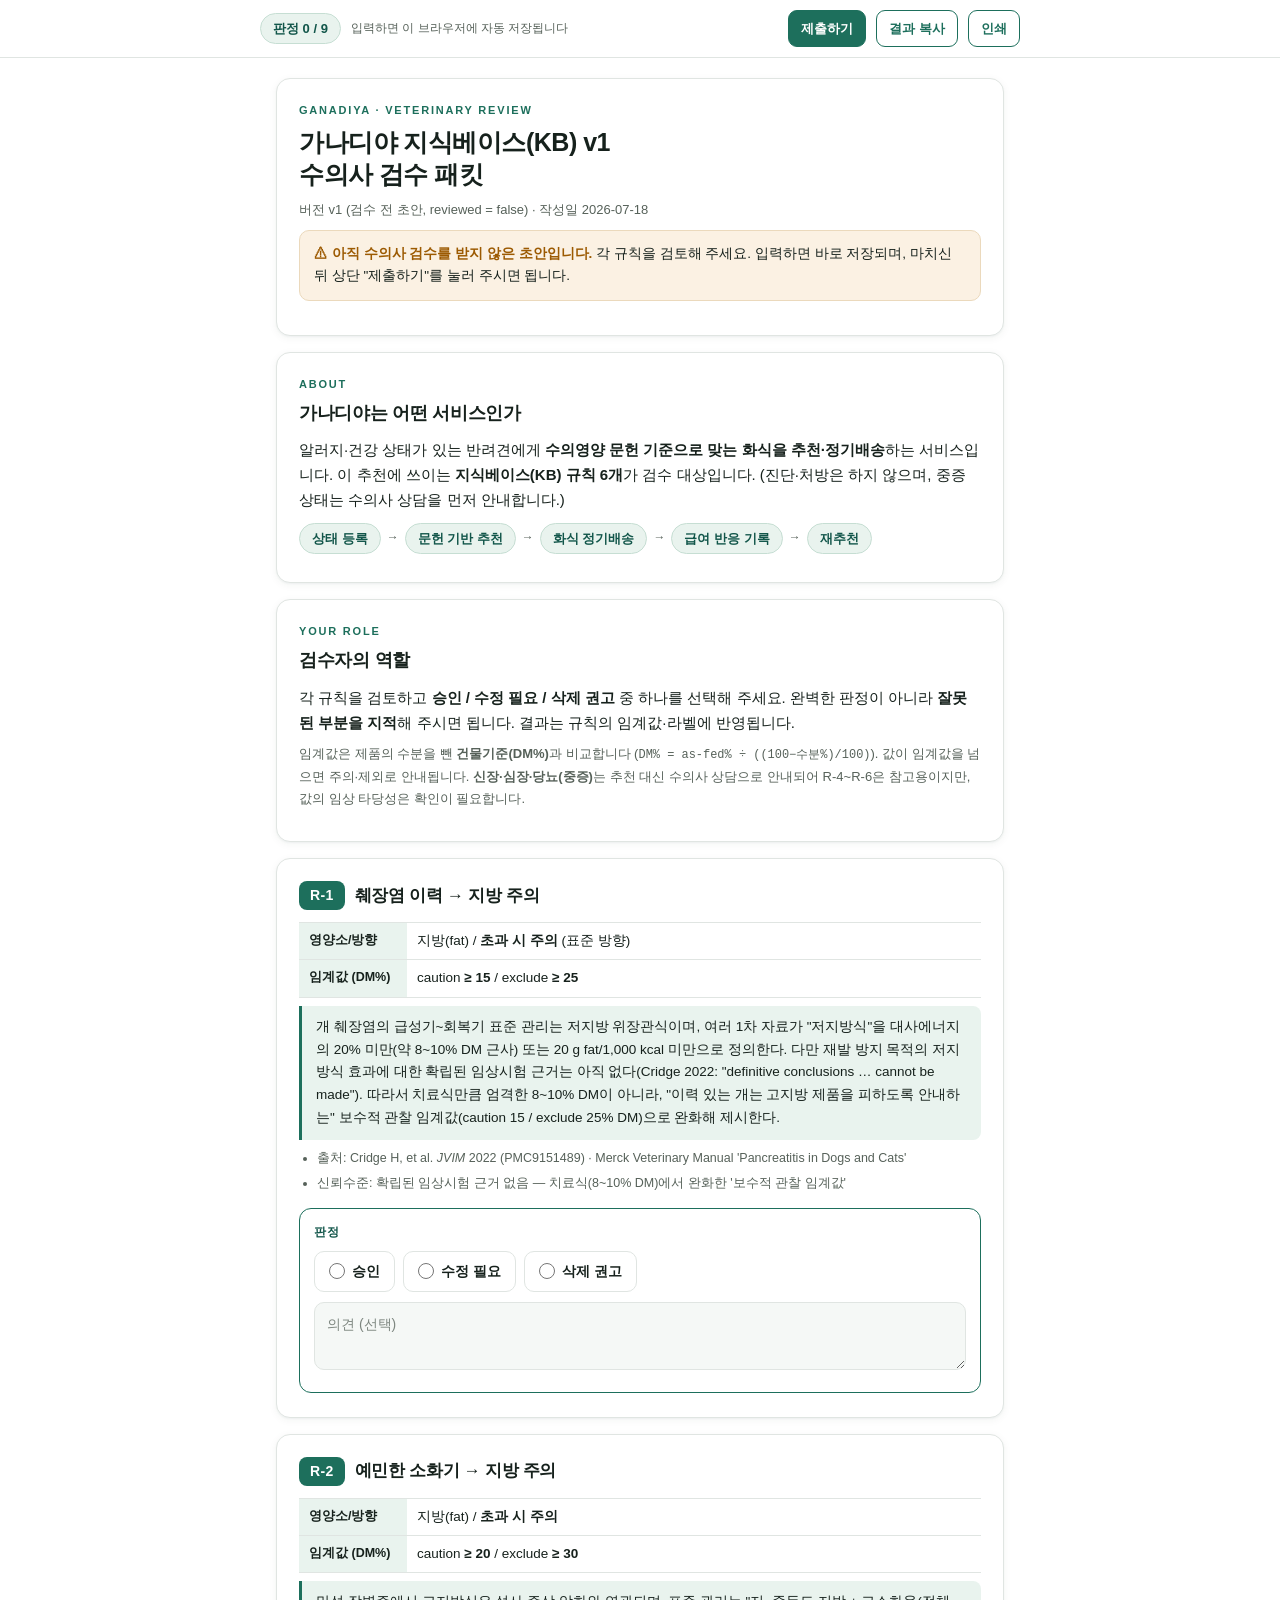
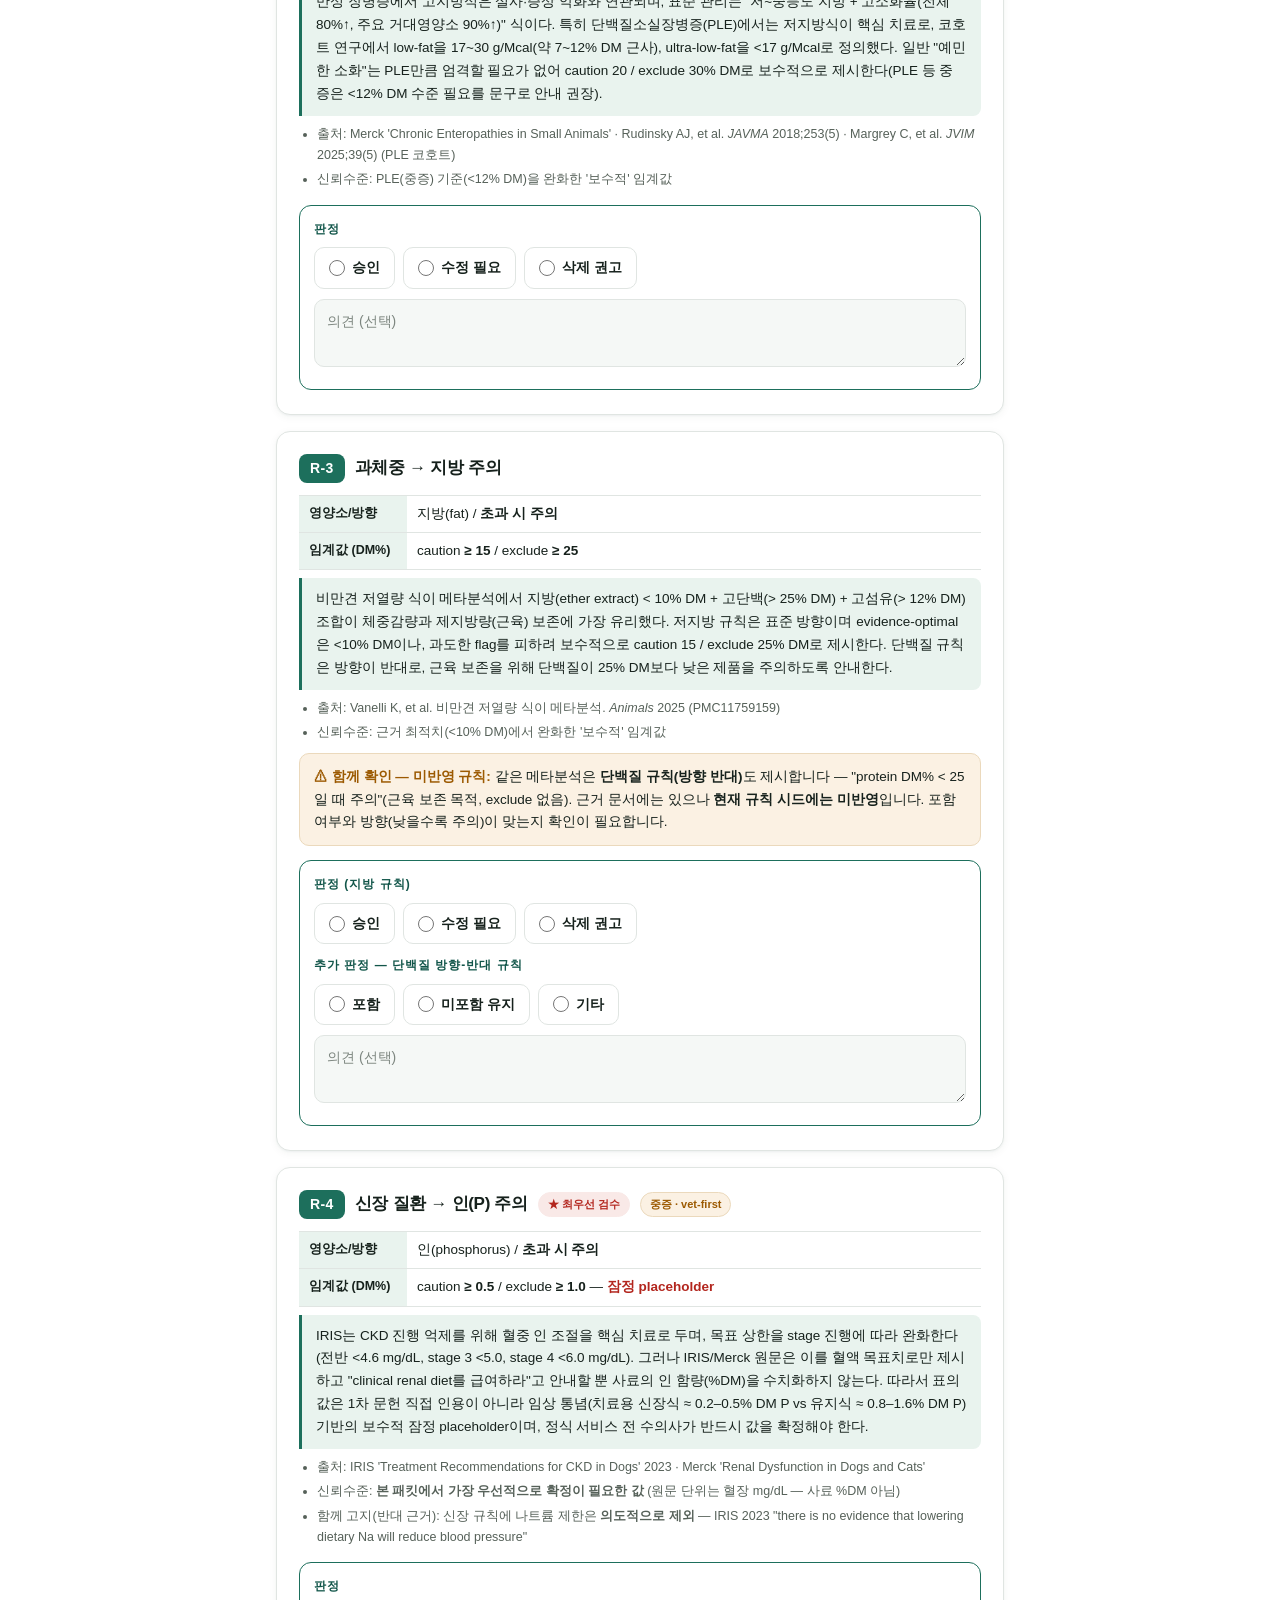
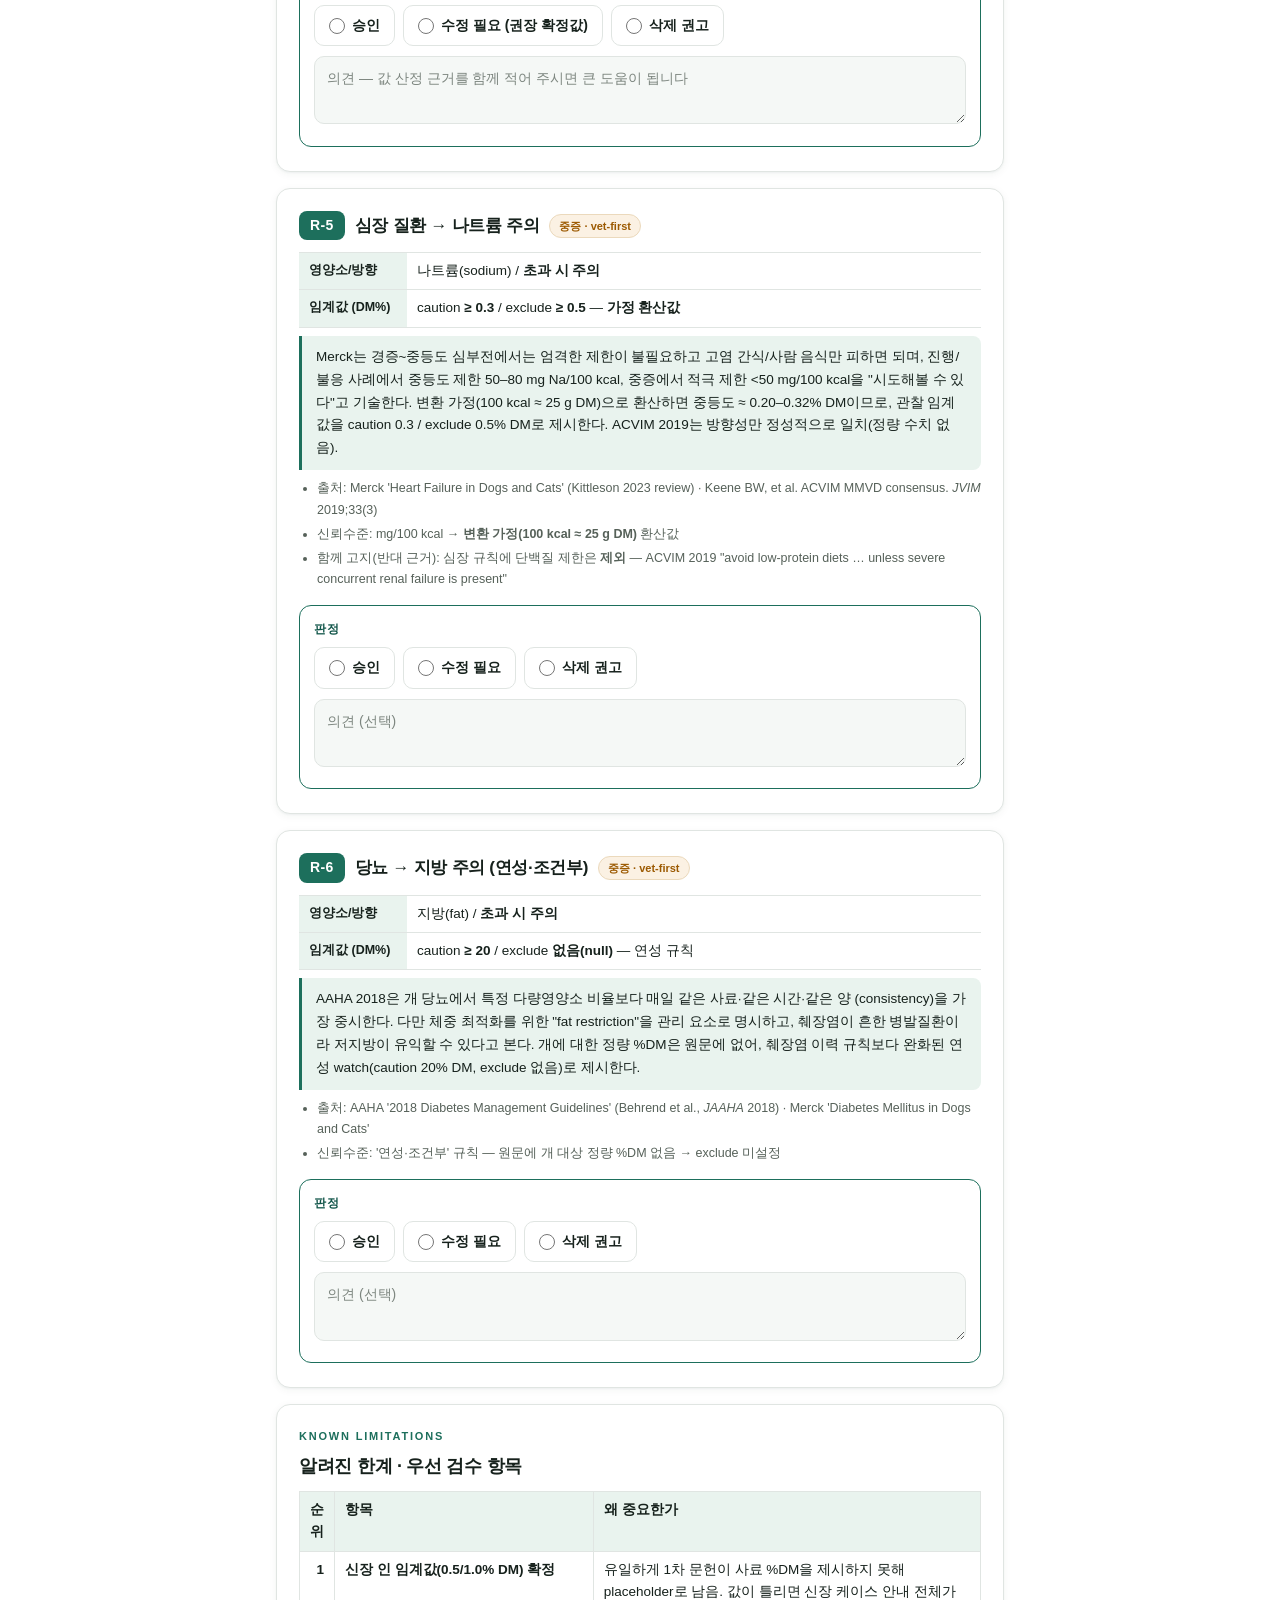
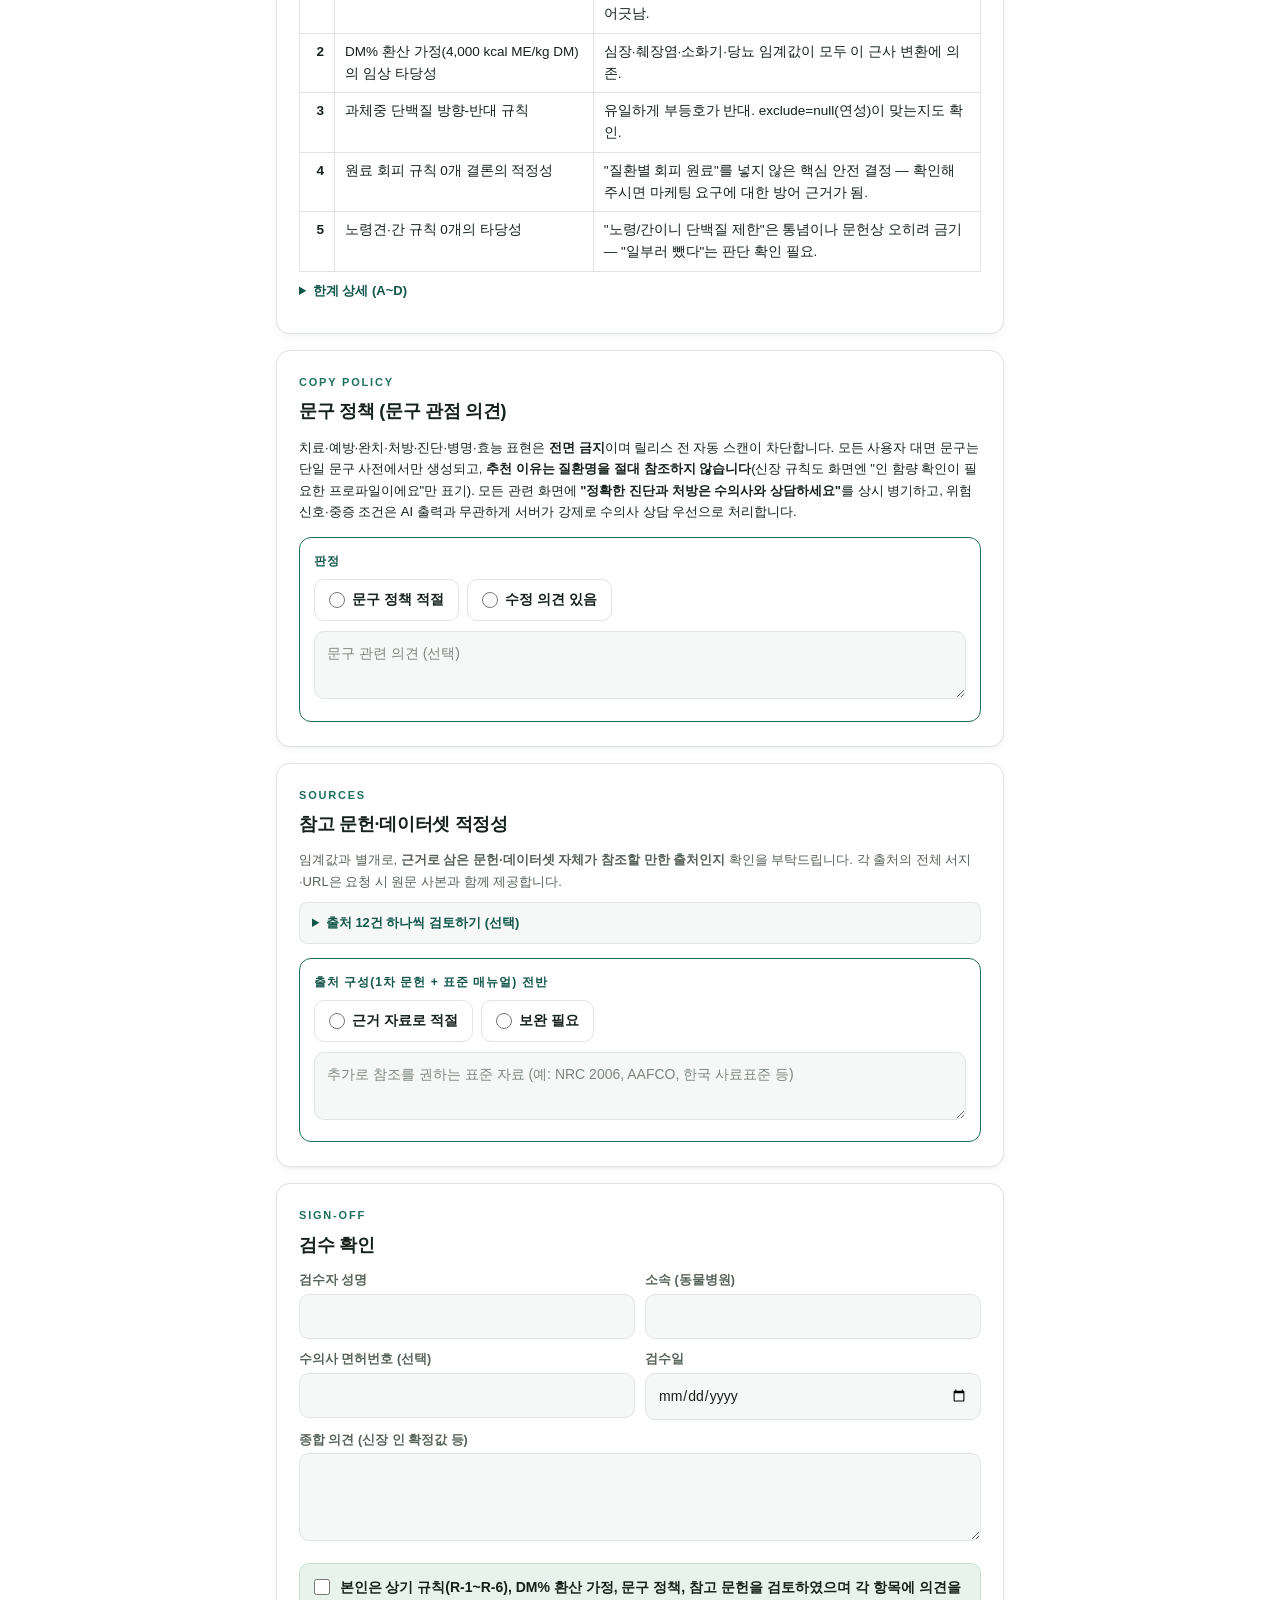
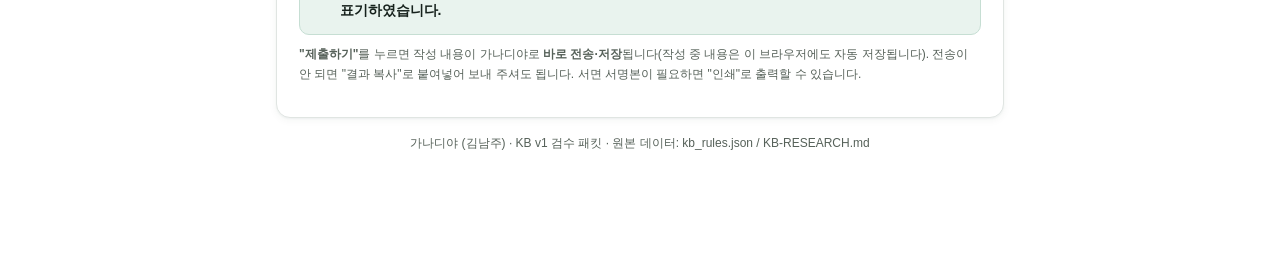
==== commit ed6d9886: "feat: 검수 폼 상단 축약 + 규칙 접기 제거 Co-Authored-By: Claude Opus 4.8 (1M context) <noreply@anthropic.com>" ====
--- a/kb-review/index.html
+++ b/kb-review/index.html
@@ -223,10 +223,8 @@
   <h1>가나디야 지식베이스(KB) v1<br/>수의사 검수 패킷</h1>
   <p class="small muted" style="margin-top:8px">버전 v1 (검수 전 초안, reviewed = false) · 작성일 2026-07-18</p>
   <div class="callout">
-    <b>⚠ 수의사 검수 전 초안입니다.</b> 이 문서의 규칙·임계값은 1차 수의영양학 문헌을 근거로 정리한
-    초안이며, 아직 수의사의 검수를 받지 않았습니다. 실제 서비스 반영 전 반드시 수의영양 전문가의
-    확인을 거칩니다 — 이 문서가 그 절차입니다. <b>화면에서 바로 체크·기입하실 수 있고, 내용은 이
-    브라우저에 자동 저장됩니다.</b> 마치신 뒤 상단의 "결과 요약 복사"로 보내 주시면 됩니다.
+    <b>⚠ 아직 수의사 검수를 받지 않은 초안입니다.</b> 각 규칙을 검토해 주세요. 입력하면 바로 저장되며,
+    마치신 뒤 상단 "제출하기"를 눌러 주시면 됩니다.
   </div>
 </section>
 
@@ -234,62 +232,28 @@
 <section>
   <div class="eyebrow">About</div>
   <h2>가나디야는 어떤 서비스인가</h2>
-  <p>가나디야는 <b>알러지·건강 상태가 있는 반려견을 위한 맞춤 화식(자연식) 추천·정기배송 서비스</b>입니다.
-  보호자가 아이의 상태(알러지, 병력, 체중 등)를 등록하면, 수의영양학 문헌을 참고해 만든
-  <b>지식베이스(KB) 규칙</b>이 화식 제품을 <b>적합 / 주의 / 제외</b>로 판별해 추천하고, 맞는 식단을
-  정기배송으로 꾸준히 공급합니다. 급여 후 반응(기호성·배변·피부)을 기록해 다음 추천에 참고하는
-  관찰 루프도 함께 제공합니다.</p>
+  <p>알러지·건강 상태가 있는 반려견에게 <b>수의영양 문헌 기준으로 맞는 화식을 추천·정기배송</b>하는
+  서비스입니다. 이 추천에 쓰이는 <b>지식베이스(KB) 규칙 6개</b>가 검수 대상입니다. (진단·처방은 하지
+  않으며, 중증 상태는 수의사 상담을 먼저 안내합니다.)</p>
   <div class="flow" aria-label="서비스 흐름">
     <span class="step">상태 등록</span><span class="arr">→</span>
-    <span class="step">문헌 기반 판별·추천</span><span class="arr">→</span>
+    <span class="step">문헌 기반 추천</span><span class="arr">→</span>
     <span class="step">화식 정기배송</span><span class="arr">→</span>
     <span class="step">급여 반응 기록</span><span class="arr">→</span>
     <span class="step">재추천</span>
   </div>
-  <p class="small muted">서비스는 <b>진단·처방을 하지 않습니다</b>(사료관리법 준수). 중증 상태는 추천 대신
-  수의사 상담을 먼저 안내합니다. <b>이 판별에 쓰이는 KB 규칙 6개의 임계값·근거가 본 검수의 대상입니다.</b></p>
-
-  <h3>이 서비스가 하는 것 / 하지 않는 것</h3>
-  <div class="tbl-wrap"><table>
-    <tr><th style="width:50%">하는 것</th><th>하지 않는 것</th></tr>
-    <tr><td>입력된 상태에 따라 제품의 <b>특정 영양소가 평소보다 높은지/낮은지 관찰·안내</b></td><td>질병의 <b>진단·치료·예방</b> (표방 금지)</td></tr>
-    <tr><td>기능 언어로만 안내 — 예: "지방 함량 확인이 필요한 프로파일이에요"</td><td>병명·효능·완치·처방 표현</td></tr>
-    <tr><td>중증·위험신호는 추천 대신 <b>수의사 상담 연계</b></td><td>원료를 질환 근거로 일괄 배제 (회피 원료는 보호자 입력에서만)</td></tr>
-  </table></div>
 </section>
 
 <!-- ══ 검수 안내 ══ -->
 <section>
   <div class="eyebrow">Your Role</div>
-  <h2>검수자(원장님)의 역할</h2>
-  <p>이 검수는 완벽한 판정을 만드는 작업이 아닙니다. 검수자는 <b>"우리가 낸 답에서 잘못된 것을
-  지적해주는 전문가·자문역"</b>입니다. 각 규칙에 대해 셋 중 하나만 선택해 주시면 됩니다 —
-  <b>승인</b>(그대로 사용 가능) / <b>수정 필요</b>(수정값 기재) / <b>삭제 권고</b>(규칙 제외).</p>
-  <p class="small muted">각 규칙은 <b>제목만 먼저</b> 보입니다. <b>"상세보기"</b>를 누르면 임계값과 근거
-  문헌이 나오니, 확인 후 승인·수정·삭제를 선택해 주세요.</p>
-  <p class="small muted">검수 결과는 규칙의 <b>임계값(DM%)·방향·라벨</b>에 반영되고, 추천 엔진이
-  제품을 caution(주의)/exclude(제외)로 판정하는 기준이 됩니다.</p>
-
-  <h3>엔진이 규칙을 적용하는 방식</h3>
-  <p class="small">제품 영양소는 수분 포함 <b>as-fed(급여 상태)</b>%로 표기되어, 수분 제거
-  <b>DM(건물기준)</b>%로 환산한 뒤 임계값과 비교합니다. 임계값도 제품값도 모두 DM 기준이라 수분
-  함량 차이(화식 ↔ 건사료)에 흔들리지 않습니다.</p>
-  <div class="quote mono" style="text-align:center">DM% = as-fed% ÷ ( (100 − 수분%) / 100 )</div>
-  <p class="small">DM 환산값이 <b>exclude 임계 이상</b>이면 제외, 아니고 <b>caution 임계 이상</b>이면
-  주의, 둘 다 미만이면 적합입니다. 수치가 <b>없으면</b> 판정 불가로 보고 무조건 주의로 격상합니다
-  ("모르면 회피 유지"). 판정은 적합 → 주의 → 제외 <b>단방향 격상</b>만 가능합니다.</p>
-  <details>
-    <summary>DM 환산 예시 보기</summary>
-    <p class="xs">저지방 화식이 지방 as-fed 3% · 수분 75%라면 → 3 ÷ ((100−75)/100) = 3 ÷ 0.25 =
-    <b>12.0 DM%</b>. 췌장염 이력 규칙(caution ≥ 15 / exclude ≥ 25) 적용 시 12.0 &lt; 15 → <b>적합</b>.
-    (라벨의 3%가 아니라 환산한 12%를 임계값과 비교합니다.)</p>
-  </details>
-  <div class="callout">
-    <b>vet-first 게이트:</b> 프로필에 <b>신장·심장·간·당뇨</b>(중증 4종) 조건이 있으면 엔진은 추천 목록을
-    내지 않고 수의사 상담 안내로 라우팅합니다. 아래 R-4·R-5·R-6은 현재 이 게이트 뒤에 있어, 임계값이
-    바로 쓰이기보다 게이트가 풀리거나 정책이 바뀔 때를 대비한 규칙입니다. 그래도 값의 임상 타당성
-    확인이 필요합니다.
-  </div>
+  <h2>검수자의 역할</h2>
+  <p>각 규칙을 검토하고 <b>승인 / 수정 필요 / 삭제 권고</b> 중 하나를 선택해 주세요. 완벽한 판정이
+  아니라 <b>잘못된 부분을 지적</b>해 주시면 됩니다. 결과는 규칙의 임계값·라벨에 반영됩니다.</p>
+  <p class="small muted">임계값은 제품의 수분을 뺀 <b>건물기준(DM%)</b>과 비교합니다
+  (<span class="mono">DM% = as-fed% ÷ ((100−수분%)/100)</span>). 값이 임계값을 넘으면 주의·제외로 안내됩니다.
+  <b>신장·심장·당뇨(중증)</b>는 추천 대신 수의사 상담으로 안내되어 R-4~R-6은 참고용이지만, 값의 임상
+  타당성은 확인이 필요합니다.</p>
 </section>
 
 <!-- ══ R-1 ══ -->
@@ -781,30 +745,13 @@
   document.addEventListener('input', queueSave);
   document.addEventListener('change', function () { refresh(); queueSave(); });
 
-  // 모바일 가독성: 규칙 카드는 제목·판정만 먼저 보이고, 세부(영양소·임계값·근거)는 '상세보기'로 접는다.
-  document.querySelectorAll('section[data-rule]').forEach(function (sec) {
-    var kv = sec.querySelector('.kv');
-    // 트리거·화면 문구 행 제거(검수자에겐 불필요)
-    if (kv) {
-      var kids = Array.from(kv.children);
-      for (var i = 0; i < kids.length; i += 2) {
-        var label = (kids[i].textContent || '').trim();
-        if (label === '트리거' || label === '화면 문구') { kids[i].remove(); kids[i + 1].remove(); }
-      }
+  // 규칙 카드: 트리거·화면 문구 행만 제거(검수자에겐 불필요). 세부는 펼친 상태로 표시.
+  document.querySelectorAll('section[data-rule] .kv').forEach(function (kv) {
+    var kids = Array.from(kv.children);
+    for (var i = 0; i < kids.length; i += 2) {
+      var label = (kids[i].textContent || '').trim();
+      if (label === '트리거' || label === '화면 문구') { kids[i].remove(); kids[i + 1].remove(); }
     }
-    var quote = sec.querySelector('.quote');
-    var src = sec.querySelector('.src');
-    var anchor = kv || quote;
-    if (!anchor) return;
-    var det = document.createElement('details');
-    det.className = 'evidence';
-    var sum = document.createElement('summary');
-    sum.textContent = '상세보기 (임계값·근거)';
-    det.appendChild(sum);
-    anchor.parentNode.insertBefore(det, anchor);
-    if (kv) det.appendChild(kv);
-    if (quote) det.appendChild(quote);
-    if (src) det.appendChild(src);
   });
   // 출처 12건 개별 검토는 접힘(전반 판정은 밖에 유지)
   (function () {
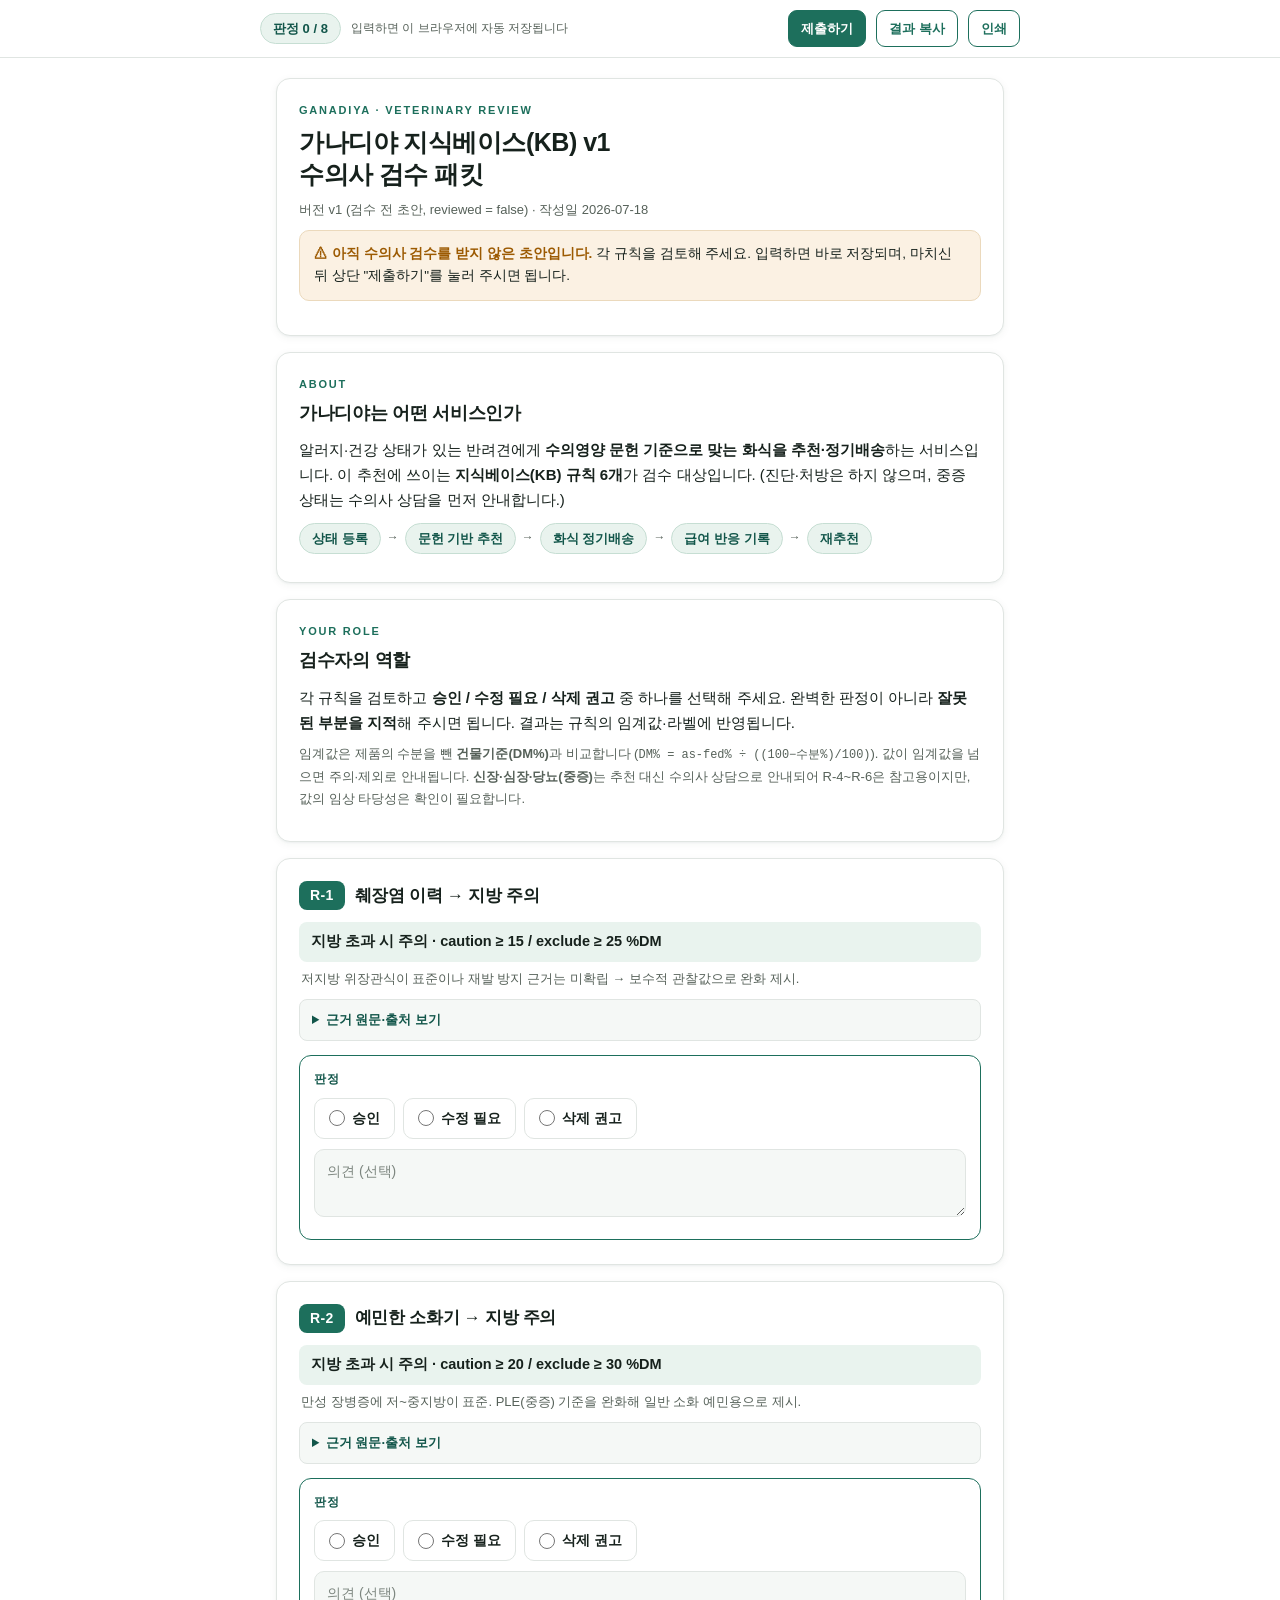
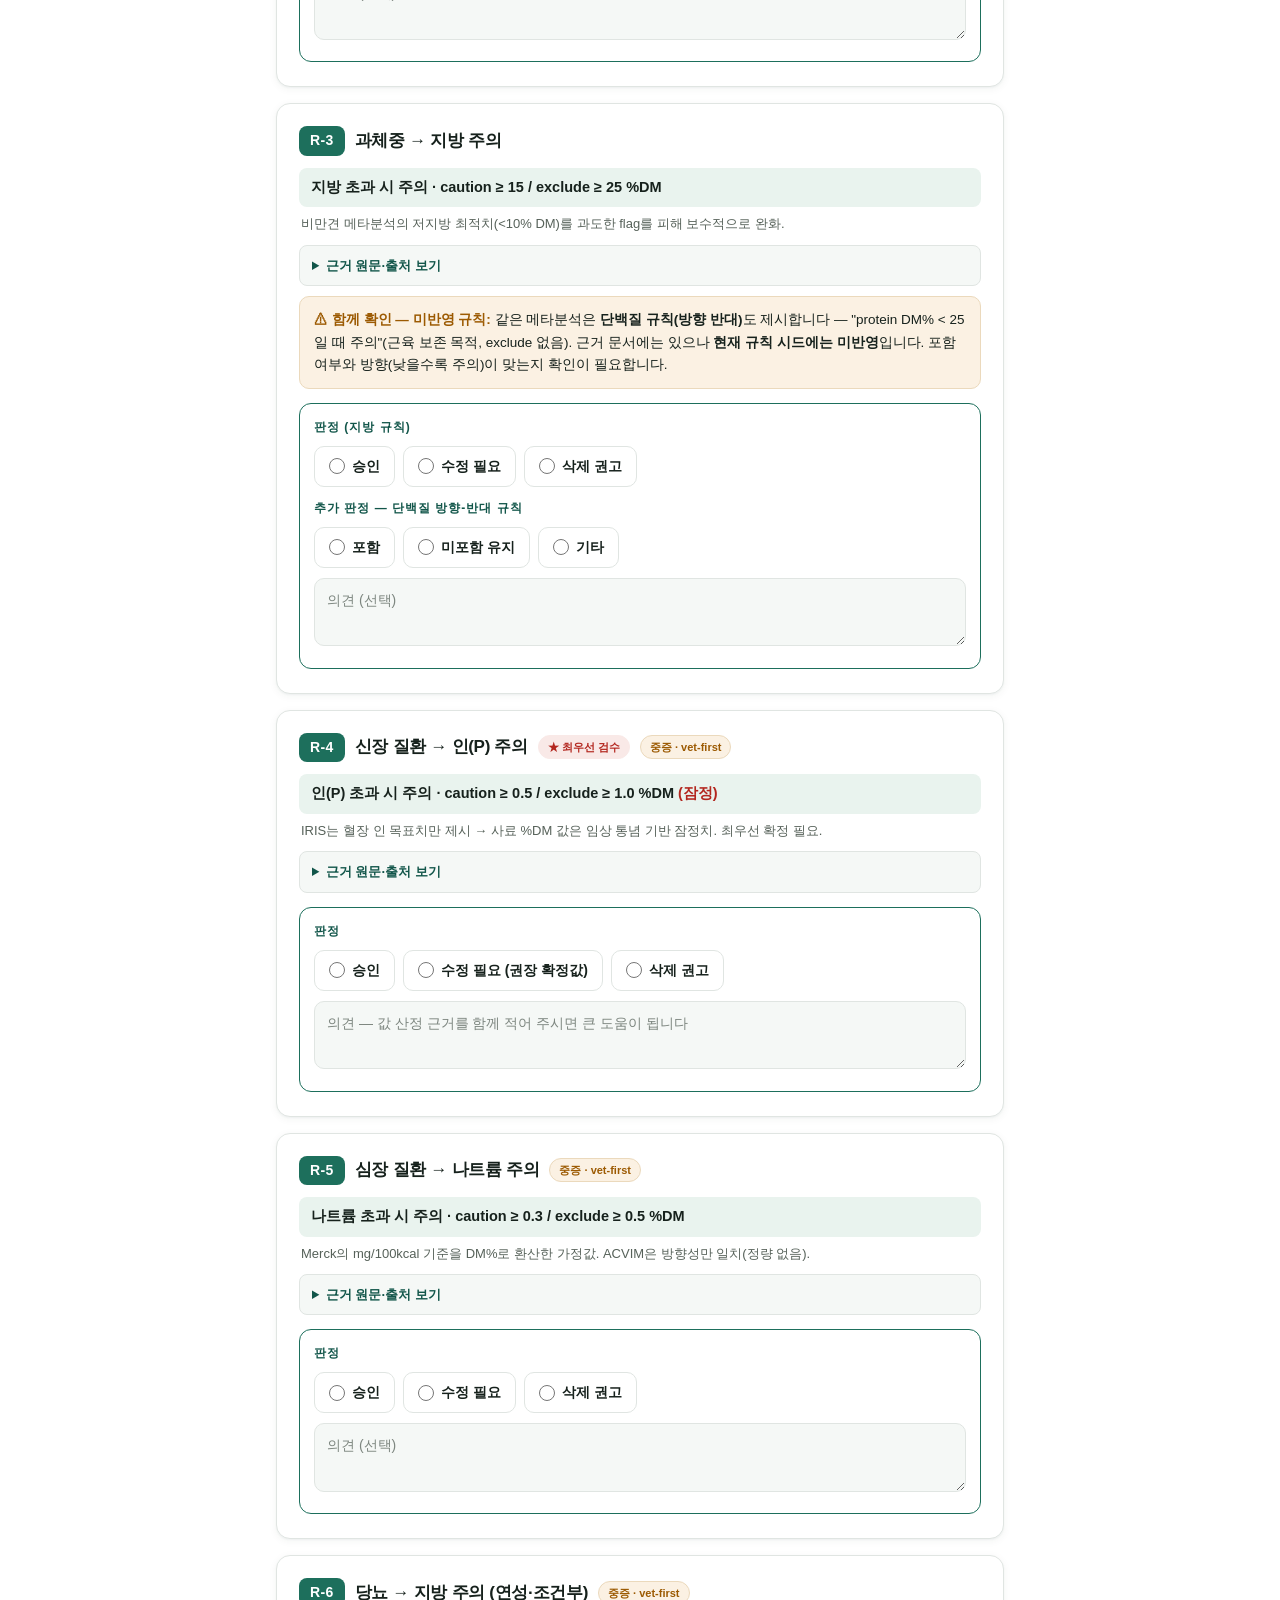
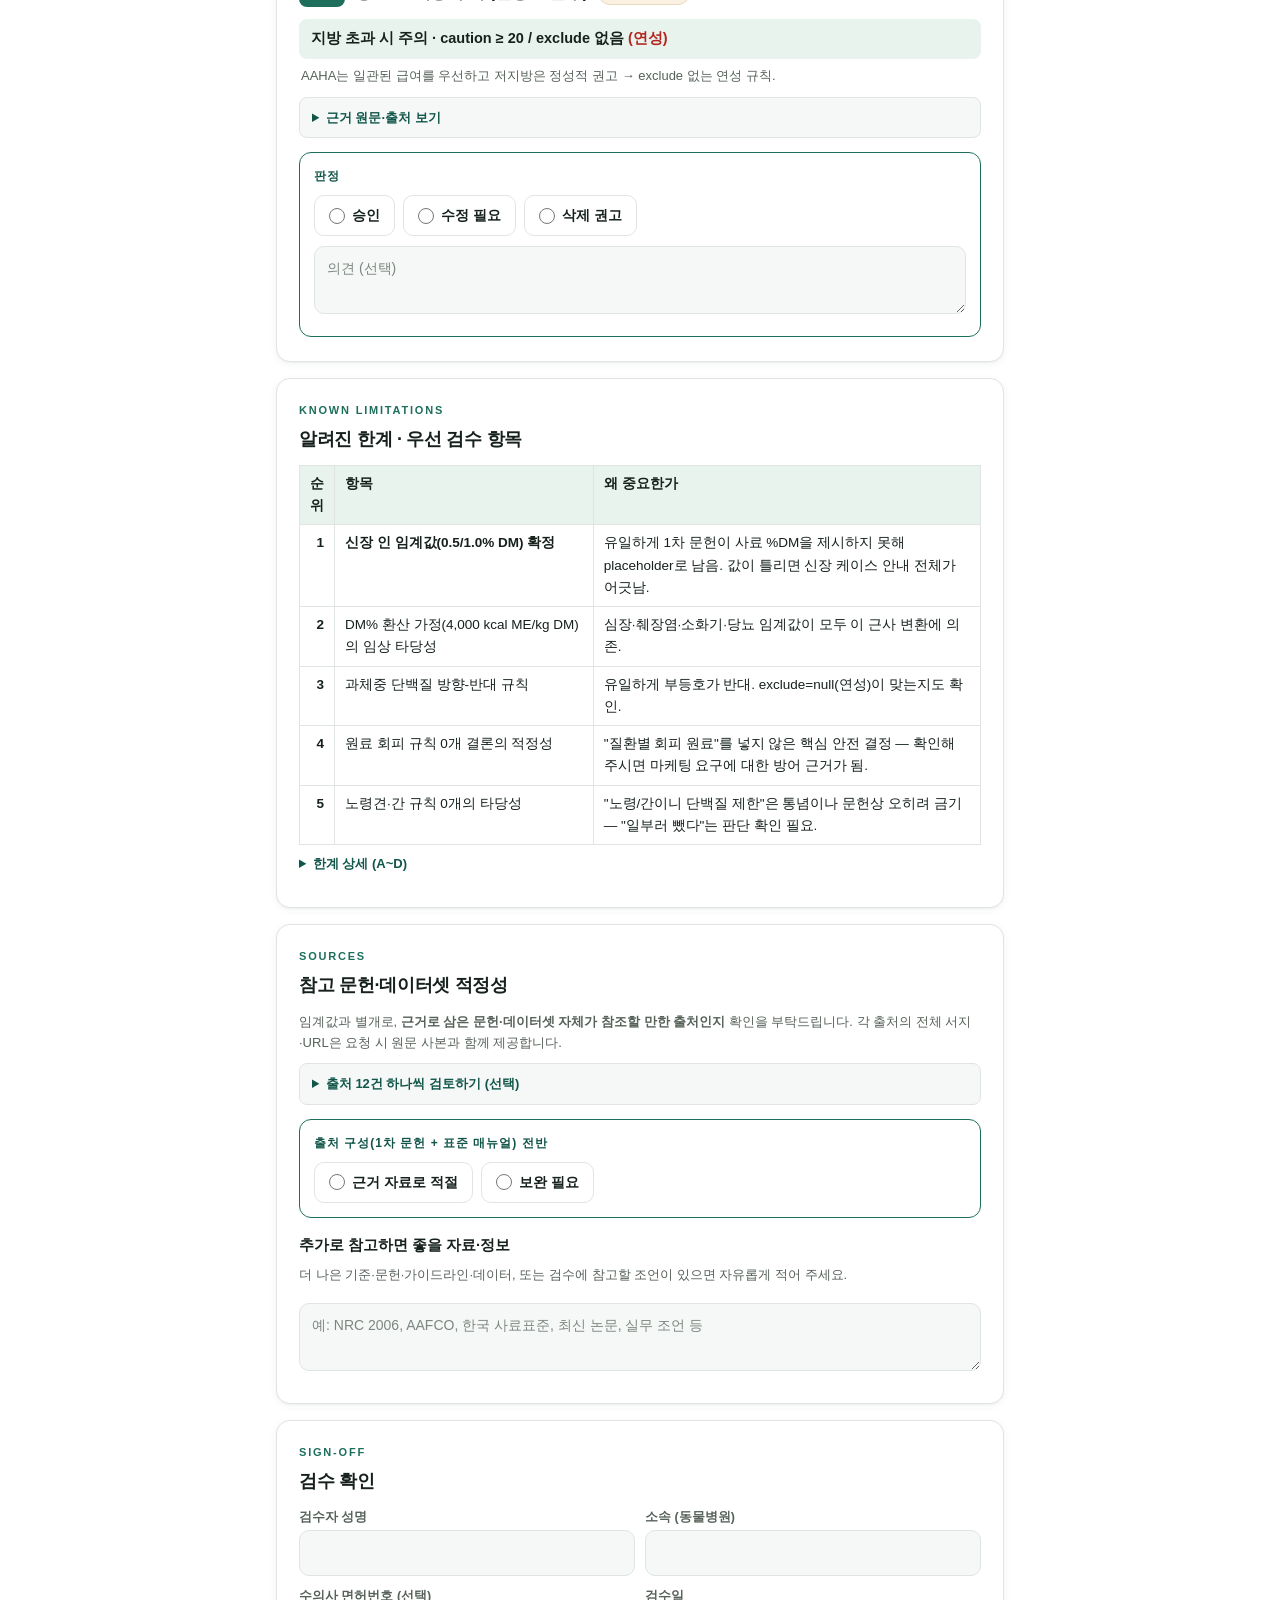
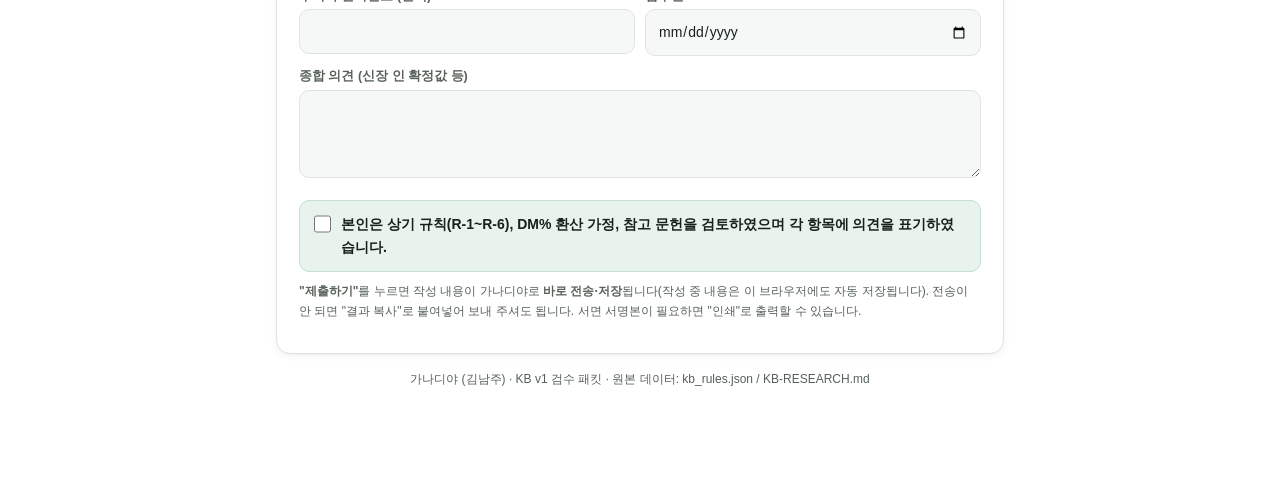
==== commit 908ec3ca: "feat: 규칙 핵심 1줄+원문 접기, 문구정책 제거, 추가 참고자료 칸 Co-Authored-By: Claude Opus 4.8 (1M context) <noreply@anthr" ====
--- a/kb-review/index.html
+++ b/kb-review/index.html
@@ -128,6 +128,14 @@
   .evidence > summary { color: var(--green-deep); }
   .evidence[open] { padding-bottom: 12px; }
   .evidence .quote { margin-top: 8px; }
+  /* 규칙 표면: 임계값 한 줄 + 근거 핵심 한 줄 */
+  .threshold {
+    font-size: 14.5px; font-weight: 700; color: var(--ink);
+    margin: 12px 0 6px; padding: 8px 12px;
+    background: var(--green-soft); border-radius: 8px;
+  }
+  .threshold .placeholder { color: var(--danger); }
+  .gist { font-size: 13px; color: var(--muted); line-height: 1.65; margin: 0 2px 4px; }
   .src { font-size: 12.5px; color: var(--muted); line-height: 1.7; margin: 8px 0 0; padding-left: 18px; }
   .src li { margin-bottom: 3px; }
 
@@ -489,25 +497,6 @@
   </details>
 </section>
 
-<!-- ══ 문구 정책 ══ -->
-<section>
-  <div class="eyebrow">Copy Policy</div>
-  <h2>문구 정책 (문구 관점 의견)</h2>
-  <p class="small">치료·예방·완치·처방·진단·병명·효능 표현은 <b>전면 금지</b>이며 릴리스 전 자동 스캔이
-  차단합니다. 모든 사용자 대면 문구는 단일 문구 사전에서만 생성되고, <b>추천 이유는 질환명을 절대 참조하지
-  않습니다</b>(신장 규칙도 화면엔 "인 함량 확인이 필요한 프로파일이에요"만 표기). 모든 관련 화면에
-  <b>"정확한 진단과 처방은 수의사와 상담하세요"</b>를 상시 병기하고, 위험 신호·중증 조건은 AI 출력과 무관하게
-  서버가 강제로 수의사 상담 우선으로 처리합니다.</p>
-  <div class="verdict">
-    <div class="verdict-label">판정</div>
-    <div class="seg" data-verdict="copy">
-      <label><input type="radio" name="copy" value="ok"/>문구 정책 적절</label>
-      <label><input type="radio" name="copy" value="fix"/>수정 의견 있음</label>
-    </div>
-    <textarea data-k="copy_opinion" placeholder="문구 관련 의견 (선택)"></textarea>
-  </div>
-</section>
-
 <!-- ══ 출처 적정성 ══ -->
 <section>
   <div class="eyebrow">Sources</div>
@@ -521,8 +510,10 @@
       <label><input type="radio" name="sources" value="ok"/>근거 자료로 적절</label>
       <label><input type="radio" name="sources" value="fix"/>보완 필요</label>
     </div>
-    <textarea data-k="sources_opinion" placeholder="추가로 참조를 권하는 표준 자료 (예: NRC 2006, AAFCO, 한국 사료표준 등)"></textarea>
-  </div>
+  </div>
+  <h3>추가로 참고하면 좋을 자료·정보</h3>
+  <p class="small muted">더 나은 기준·문헌·가이드라인·데이터, 또는 검수에 참고할 조언이 있으면 자유롭게 적어 주세요.</p>
+  <textarea data-k="sources_opinion" placeholder="예: NRC 2006, AAFCO, 한국 사료표준, 최신 논문, 실무 조언 등"></textarea>
 </section>
 
 <!-- ══ 확인서 ══ -->
@@ -539,7 +530,7 @@
   </div>
   <label class="confirm-check">
     <input type="checkbox" id="confirm" data-k="confirmed"/>
-    본인은 상기 규칙(R-1~R-6), DM% 환산 가정, 문구 정책, 참고 문헌을 검토하였으며 각 항목에 의견을 표기하였습니다.
+    본인은 상기 규칙(R-1~R-6), DM% 환산 가정, 참고 문헌을 검토하였으며 각 항목에 의견을 표기하였습니다.
   </label>
   <div class="done-banner" id="doneBanner">모든 판정이 완료되었습니다. 상단의 "제출하기"를 눌러 보내 주세요. 감사합니다.</div>
   <div class="done-banner" id="submitBanner" role="status"></div>
@@ -639,7 +630,7 @@
     });
   }
 
-  var PROGRESS_KEYS = ['r1', 'r2', 'r3', 'r4', 'r5', 'r6', 'copy', 'sources'];
+  var PROGRESS_KEYS = ['r1', 'r2', 'r3', 'r4', 'r5', 'r6', 'sources'];
   function refresh() {
     refreshFixFields();
     var done = 0;
@@ -647,8 +638,8 @@
       if (document.querySelector('input[name="' + k + '"]:checked')) done++;
     });
     if (document.getElementById('confirm').checked) done++;
-    document.getElementById('progress').textContent = '판정 ' + done + ' / 9';
-    document.getElementById('doneBanner').classList.toggle('show', done === 9);
+    document.getElementById('progress').textContent = '판정 ' + done + ' / 8';
+    document.getElementById('doneBanner').classList.toggle('show', done === 8);
   }
 
   var V_LABEL = { approve: '승인', fix: '수정 필요', delete: '삭제 권고', include: '포함', exclude: '미포함 유지', other: '기타', ok: '적절', bad: '부적절·대체' };
@@ -680,8 +671,8 @@
     });
     var p = d.r3p;
     if (p) L.push('R-3 추가(단백질 반대규칙): ' + (V_LABEL[p] || p) + (p === 'include' && d.r3p_value ? ' (protein DM% < ' + d.r3p_value + ')' : ''));
-    L.push('문구 정책: ' + (d.copy ? (d.copy === 'ok' ? '적절' : '수정 의견 있음') : '(미판정)') + (d.copy_opinion ? ' | ' + d.copy_opinion : ''));
-    L.push('출처 전반: ' + (d.sources ? (d.sources === 'ok' ? '적절' : '보완 필요') : '(미판정)') + (d.sources_opinion ? ' | 추가 권장: ' + d.sources_opinion : ''));
+    L.push('출처 전반: ' + (d.sources ? (d.sources === 'ok' ? '적절' : '보완 필요') : '(미판정)'));
+    if (d.sources_opinion) L.push('추가 참고 자료·정보: ' + d.sources_opinion);
     var badSrc = [];
     SOURCES.forEach(function (s, i) { if (d['src' + i] === 'bad') badSrc.push(s[0]); });
     if (badSrc.length) L.push('부적절·대체 표시 출처: ' + badSrc.join(' / '));
@@ -745,12 +736,42 @@
   document.addEventListener('input', queueSave);
   document.addEventListener('change', function () { refresh(); queueSave(); });
 
-  // 규칙 카드: 트리거·화면 문구 행만 제거(검수자에겐 불필요). 세부는 펼친 상태로 표시.
-  document.querySelectorAll('section[data-rule] .kv').forEach(function (kv) {
-    var kids = Array.from(kv.children);
-    for (var i = 0; i < kids.length; i += 2) {
-      var label = (kids[i].textContent || '').trim();
-      if (label === '트리거' || label === '화면 문구') { kids[i].remove(); kids[i + 1].remove(); }
+  // 규칙 카드: 임계값 한 줄 + 근거 핵심 한 줄을 표면에, 긴 원문·출처는 '근거 원문·출처 보기'로 접기.
+  var RULE_BRIEF = {
+    r1: { th: '지방 초과 시 주의 · caution ≥ 15 / exclude ≥ 25 %DM', gist: '저지방 위장관식이 표준이나 재발 방지 근거는 미확립 → 보수적 관찰값으로 완화 제시.' },
+    r2: { th: '지방 초과 시 주의 · caution ≥ 20 / exclude ≥ 30 %DM', gist: '만성 장병증에 저~중지방이 표준. PLE(중증) 기준을 완화해 일반 소화 예민용으로 제시.' },
+    r3: { th: '지방 초과 시 주의 · caution ≥ 15 / exclude ≥ 25 %DM', gist: '비만견 메타분석의 저지방 최적치(<10% DM)를 과도한 flag를 피해 보수적으로 완화.' },
+    r4: { th: '인(P) 초과 시 주의 · caution ≥ 0.5 / exclude ≥ 1.0 %DM <span class="placeholder">(잠정)</span>', gist: 'IRIS는 혈장 인 목표치만 제시 → 사료 %DM 값은 임상 통념 기반 잠정치. 최우선 확정 필요.' },
+    r5: { th: '나트륨 초과 시 주의 · caution ≥ 0.3 / exclude ≥ 0.5 %DM', gist: 'Merck의 mg/100kcal 기준을 DM%로 환산한 가정값. ACVIM은 방향성만 일치(정량 없음).' },
+    r6: { th: '지방 초과 시 주의 · caution ≥ 20 / exclude 없음 <span class="placeholder">(연성)</span>', gist: 'AAHA는 일관된 급여를 우선하고 저지방은 정성적 권고 → exclude 없는 연성 규칙.' }
+  };
+  document.querySelectorAll('section[data-rule]').forEach(function (sec) {
+    var brief = RULE_BRIEF[sec.dataset.rule];
+    var kv = sec.querySelector('.kv');
+    var quote = sec.querySelector('.quote');
+    var src = sec.querySelector('.src');
+    var anchor = kv || quote;
+    if (!anchor) return;
+    if (brief) {
+      var th = document.createElement('p');
+      th.className = 'threshold';
+      th.innerHTML = brief.th;
+      var gist = document.createElement('p');
+      gist.className = 'gist';
+      gist.textContent = brief.gist;
+      anchor.parentNode.insertBefore(th, anchor);
+      anchor.parentNode.insertBefore(gist, anchor);
+    }
+    if (kv) kv.remove(); // 임계값은 threshold 한 줄로 대체
+    if (quote) {
+      var det = document.createElement('details');
+      det.className = 'evidence';
+      var sum = document.createElement('summary');
+      sum.textContent = '근거 원문·출처 보기';
+      det.appendChild(sum);
+      quote.parentNode.insertBefore(det, quote);
+      det.appendChild(quote);
+      if (src) det.appendChild(src);
     }
   });
   // 출처 12건 개별 검토는 접힘(전반 판정은 밖에 유지)
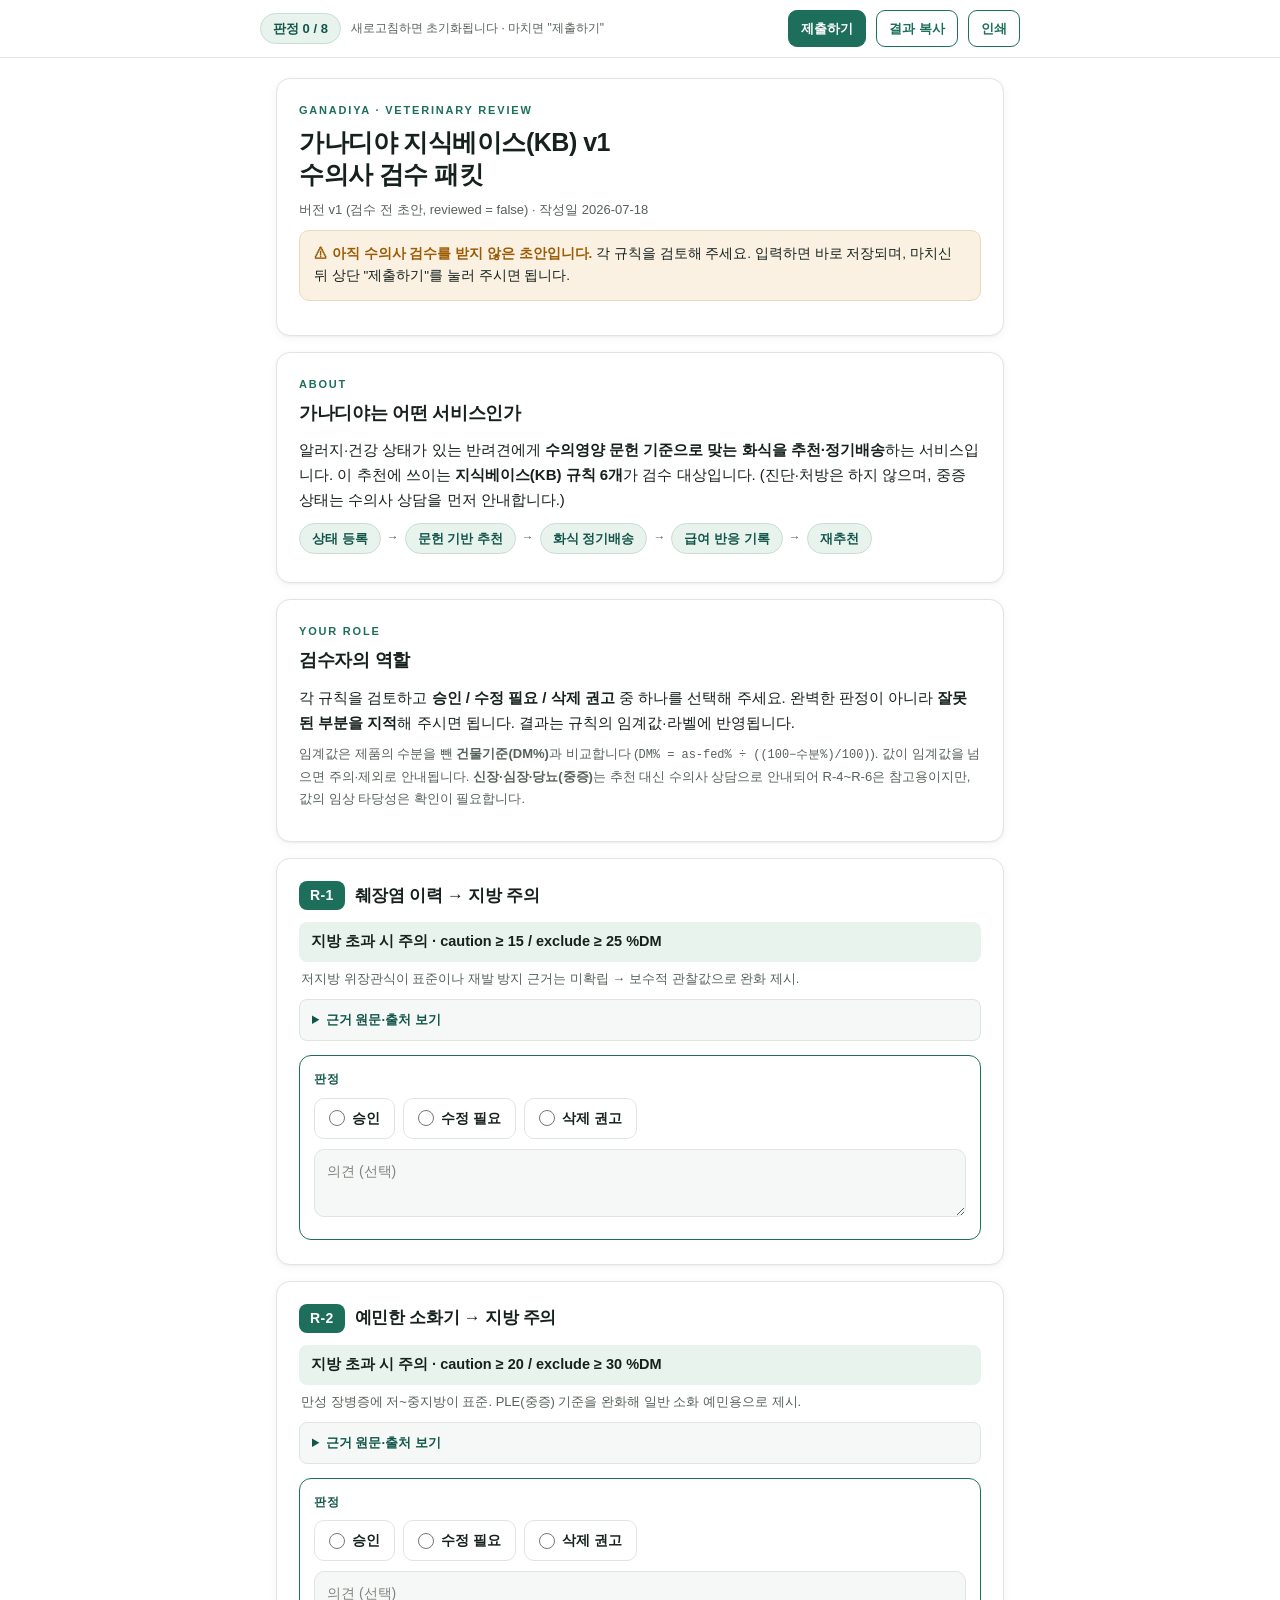
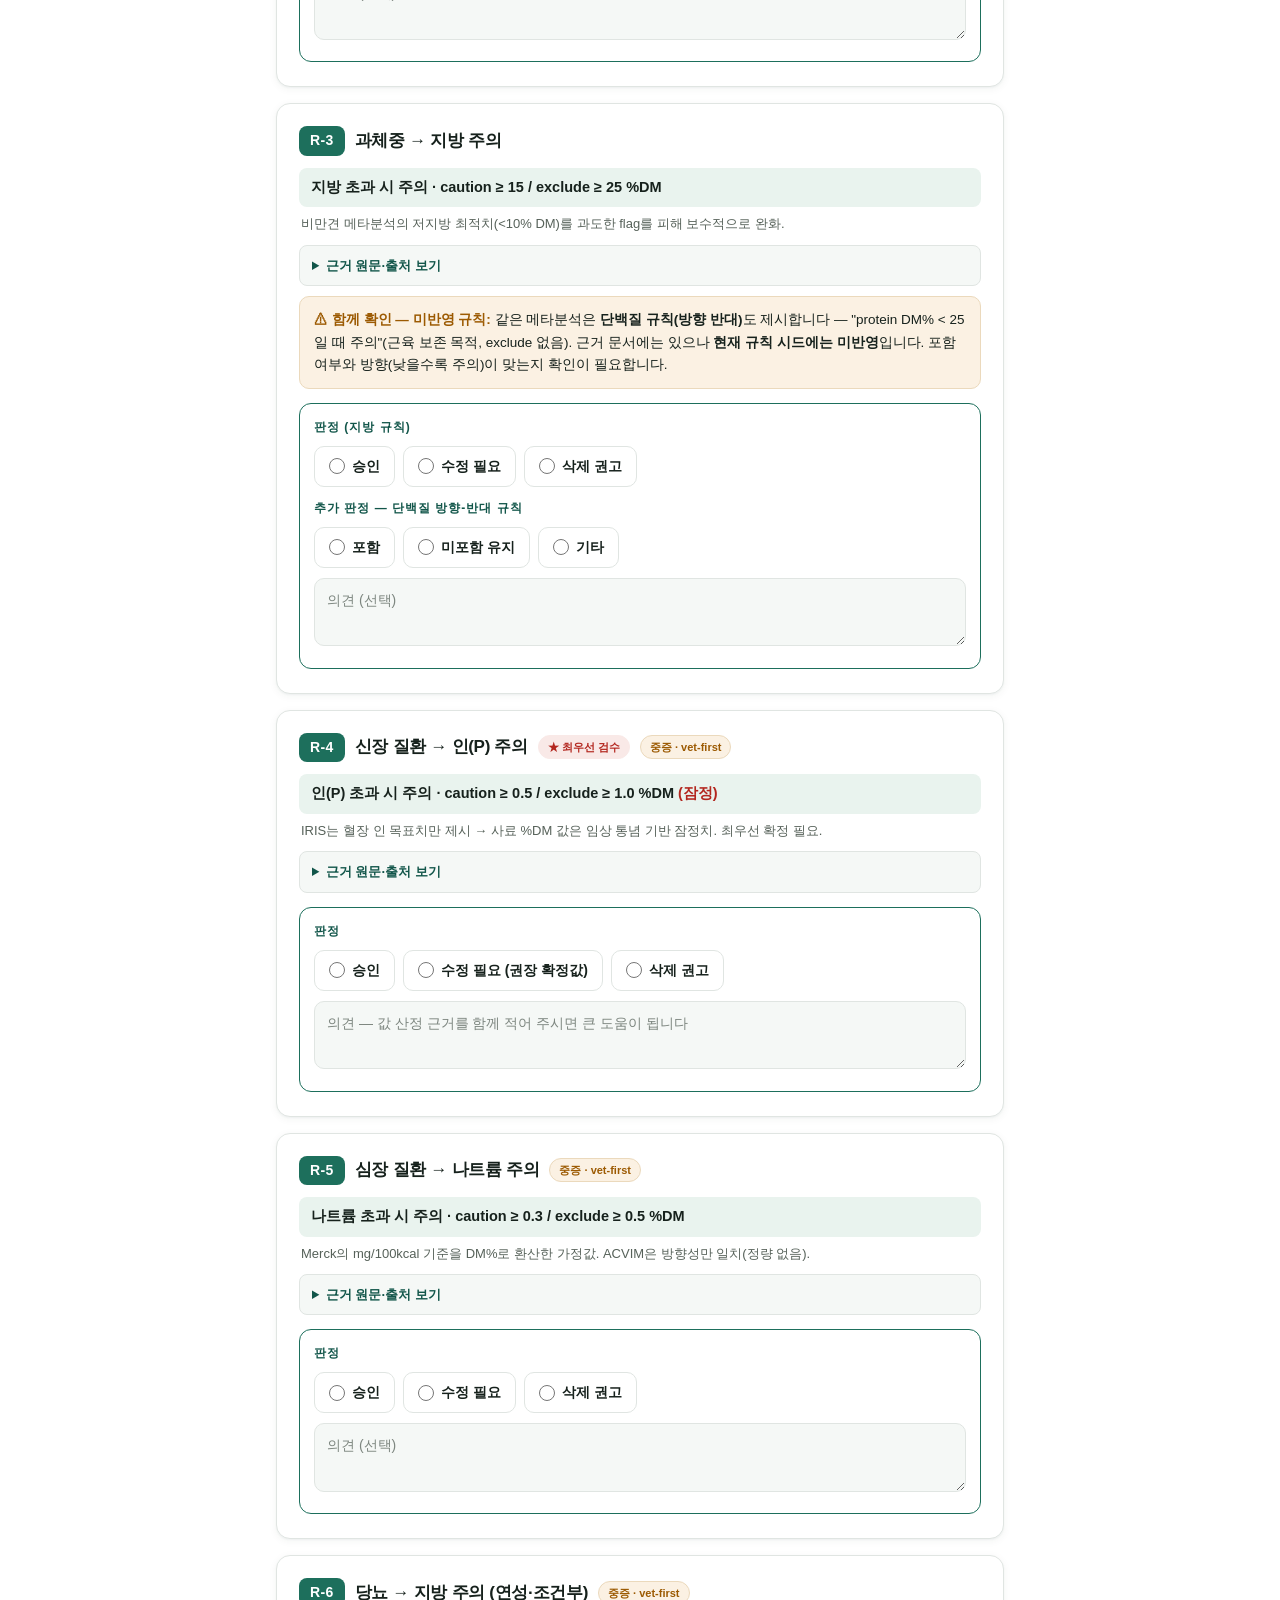
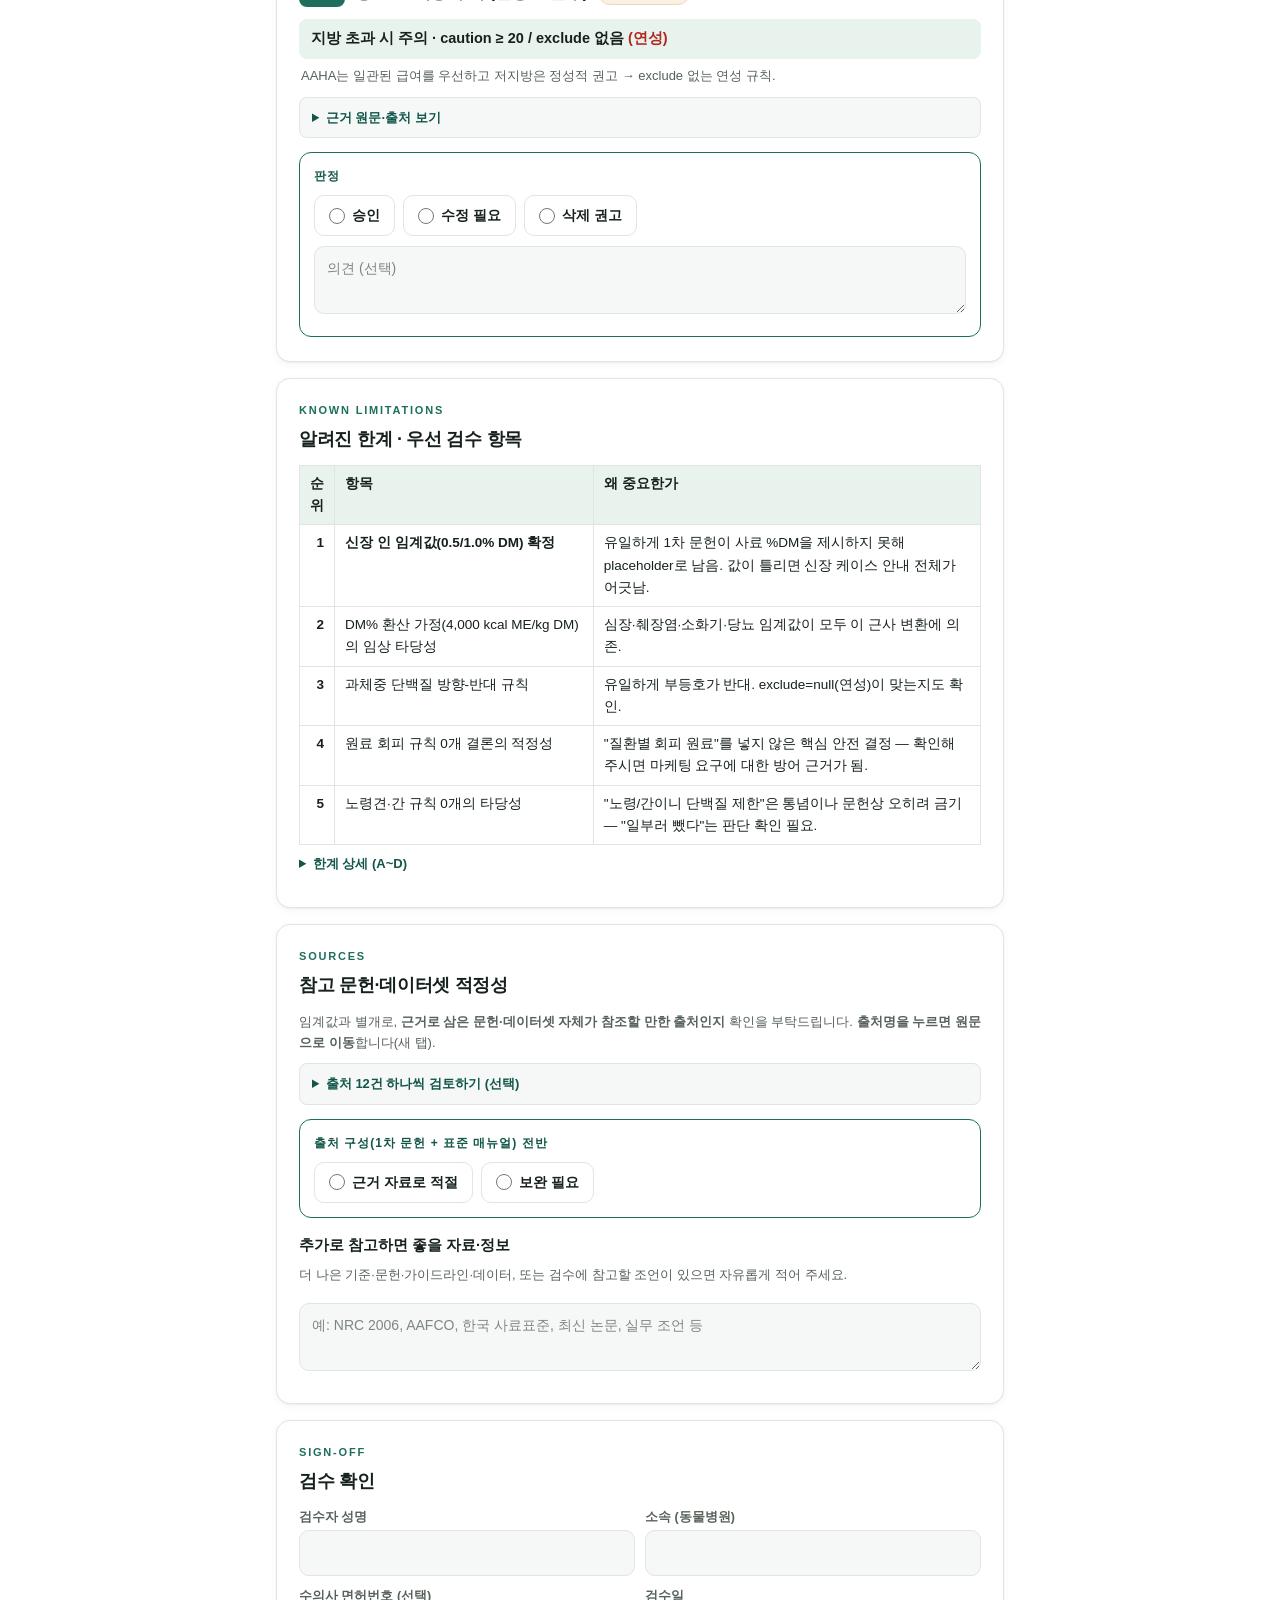
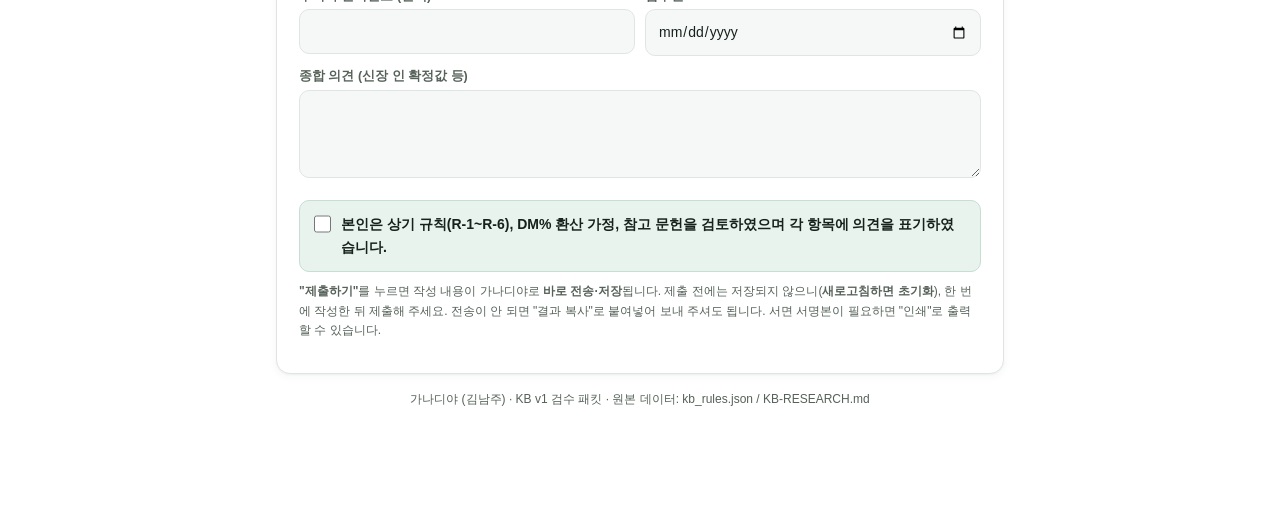
==== commit 0339835d: "feat: 출처 원문 링크 + 새로고침 초기화 Co-Authored-By: Claude Opus 4.8 (1M context) <noreply@anthropic.com>" ====
--- a/kb-review/index.html
+++ b/kb-review/index.html
@@ -178,6 +178,8 @@
   .source-row:last-of-type { border-bottom: none; }
   .source-info { flex: 1; min-width: 240px; }
   .source-name { font-weight: 700; font-size: 13.5px; }
+  .source-name .source-link { color: var(--green-deep); text-decoration: underline; }
+  .source-name .source-link:hover { color: var(--green); }
   .source-use { font-size: 12.5px; color: var(--muted); }
   .source-row .seg label { padding: 5px 11px; font-size: 12.5px; border-radius: 8px; }
 
@@ -216,7 +218,7 @@
 <div class="toolbar" role="toolbar" aria-label="검수 진행 도구">
   <div class="toolbar-inner">
     <span class="progress-pill" id="progress">판정 0 / 9</span>
-    <span class="save-state" id="saveState">입력하면 이 브라우저에 자동 저장됩니다</span>
+    <span class="save-state" id="saveState">새로고침하면 초기화됩니다 · 마치면 "제출하기"</span>
     <button type="button" class="primary" id="btnSubmit">제출하기</button>
     <button type="button" id="btnCopy">결과 복사</button>
     <button type="button" id="btnPrint">인쇄</button>
@@ -502,7 +504,7 @@
   <div class="eyebrow">Sources</div>
   <h2>참고 문헌·데이터셋 적정성</h2>
   <p class="small muted">임계값과 별개로, <b>근거로 삼은 문헌·데이터셋 자체가 참조할 만한 출처인지</b> 확인을
-  부탁드립니다. 각 출처의 전체 서지·URL은 요청 시 원문 사본과 함께 제공합니다.</p>
+  부탁드립니다. <b>출처명을 누르면 원문으로 이동</b>합니다(새 탭).</p>
   <div id="sources"></div>
   <div class="verdict">
     <div class="verdict-label">출처 구성(1차 문헌 + 표준 매뉴얼) 전반</div>
@@ -534,9 +536,9 @@
   </label>
   <div class="done-banner" id="doneBanner">모든 판정이 완료되었습니다. 상단의 "제출하기"를 눌러 보내 주세요. 감사합니다.</div>
   <div class="done-banner" id="submitBanner" role="status"></div>
-  <p class="notice"><b>"제출하기"</b>를 누르면 작성 내용이 가나디야로 <b>바로 전송·저장</b>됩니다(작성 중 내용은
-  이 브라우저에도 자동 저장됩니다). 전송이 안 되면 "결과 복사"로 붙여넣어 보내 주셔도 됩니다. 서면 서명본이
-  필요하면 "인쇄"로 출력할 수 있습니다.</p>
+  <p class="notice"><b>"제출하기"</b>를 누르면 작성 내용이 가나디야로 <b>바로 전송·저장</b>됩니다. 제출 전에는
+  저장되지 않으니(<b>새로고침하면 초기화</b>), 한 번에 작성한 뒤 제출해 주세요. 전송이 안 되면 "결과 복사"로
+  붙여넣어 보내 주셔도 됩니다. 서면 서명본이 필요하면 "인쇄"로 출력할 수 있습니다.</p>
 </section>
 
 <p class="xs muted" style="text-align:center; padding-bottom:8px">가나디야 (김남주) · KB v1 검수 패킷 · 원본 데이터: kb_rules.json / KB-RESEARCH.md</p>
@@ -545,21 +547,20 @@
 <script>
 (function () {
   'use strict';
-  var LS_KEY = 'ganadiya-kb-review-v1';
 
   var SOURCES = [
-    ["IRIS, 'Treatment Recommendations for CKD in Dogs' (2023)", "R-4 신장 인 · 나트륨 규칙 제외 근거"],
-    ["Keene BW, et al. ACVIM MMVD consensus. JVIM (2019)", "R-5 심장 방향성 · 단백질 제한 제외 근거"],
-    ["Behrend E, et al. AAHA Diabetes Management Guidelines. JAAHA (2018)", "R-6 당뇨 연성 규칙"],
-    ["Cridge H, et al. 췌장염 병인 리뷰. JVIM (2022)", "R-1 췌장염 저지방 정의"],
-    ["Rudinsky AJ, et al. 만성 장병증 영양 관리. JAVMA (2018)", "R-2 소화기 저~중지방 기준"],
-    ["Margrey C, et al. PLE 58두 코호트. JVIM (2025)", "R-2 low-fat 정량 정의(g/Mcal)"],
-    ["Vanelli K, et al. 비만견 저열량 식이 메타분석. Animals (2025)", "R-3 과체중 지방·단백질 기준"],
-    ["Mueller RS, Olivry T, Prélaud P. 식이 알러젠 CAT. BMC Vet Res (2016)", "원료 회피 규칙 미채택 근거(노출 편향)"],
-    ["Webster CRL, et al. ACVIM 만성 간염 consensus. JVIM (2019)", "간 규칙 0개(단백질 제한 금기) 근거"],
-    ["FEDIAF SAB, 'Nutrition of senior dogs' (2017)", "노령견 규칙 0개 근거"],
-    ["WSAVA Nutritional Assessment Guidelines (2011)", "관절 등 보조 참조"],
-    ["Merck Veterinary Manual (췌장염·장병증·신장·심부전·간·당뇨·피부 항목)", "전 규칙 공통 참조(2차 매뉴얼)"]
+    ["IRIS, 'Treatment Recommendations for CKD in Dogs' (2023)", "R-4 신장 인 · 나트륨 규칙 제외 근거", "https://static1.squarespace.com/static/666b9ecb4064a156963b4162/t/66a6dc0145e3de78f7b830f1/1722211329976/IRIS-DOG-Treatment_Recommendations_2023.pdf"],
+    ["Keene BW, et al. ACVIM MMVD consensus. JVIM (2019)", "R-5 심장 방향성 · 단백질 제한 제외 근거", "https://pmc.ncbi.nlm.nih.gov/articles/PMC6524084/"],
+    ["Behrend E, et al. AAHA Diabetes Management Guidelines. JAAHA (2018)", "R-6 당뇨 연성 규칙", "https://www.aaha.org/resources/2018-aaha-diabetes-management-guideline-for-dogs-and-cats/dietary-management/"],
+    ["Cridge H, et al. 췌장염 병인 리뷰. JVIM (2022)", "R-1 췌장염 저지방 정의", "https://pmc.ncbi.nlm.nih.gov/articles/PMC9151489/"],
+    ["Rudinsky AJ, et al. 만성 장병증 영양 관리. JAVMA (2018)", "R-2 소화기 저~중지방 기준", "https://avmajournals.avma.org/view/journals/javma/253/5/javma.253.5.570.xml"],
+    ["Margrey C, et al. PLE 58두 코호트. JVIM (2025)", "R-2 low-fat 정량 정의(g/Mcal)", "https://pmc.ncbi.nlm.nih.gov/articles/PMC12457692/"],
+    ["Vanelli K, et al. 비만견 저열량 식이 메타분석. Animals (2025)", "R-3 과체중 지방·단백질 기준", "https://pmc.ncbi.nlm.nih.gov/articles/PMC11759159/"],
+    ["Mueller RS, Olivry T, Prélaud P. 식이 알러젠 CAT. BMC Vet Res (2016)", "원료 회피 규칙 미채택 근거(노출 편향)", "https://pmc.ncbi.nlm.nih.gov/articles/PMC4710035/"],
+    ["Webster CRL, et al. ACVIM 만성 간염 consensus. JVIM (2019)", "간 규칙 0개(단백질 제한 금기) 근거", "https://pmc.ncbi.nlm.nih.gov/articles/PMC6524396/"],
+    ["FEDIAF SAB, 'Nutrition of senior dogs' (2017)", "노령견 규칙 0개 근거", "https://europeanpetfood.org/wp-content/uploads/2022/03/FEDIAF_SAB_Statement_Nutrition_of_Senior_Dogs_fin.pdf"],
+    ["WSAVA Nutritional Assessment Guidelines (Freeman L, et al. 2011)", "관절 등 보조 참조", "https://pmc.ncbi.nlm.nih.gov/articles/PMC11107980/"],
+    ["Merck Veterinary Manual (췌장염·장병증·신장·심부전·간·당뇨·피부 항목)", "전 규칙 공통 참조(2차 매뉴얼)", "https://www.merckvetmanual.com/"]
   ];
 
   var srcWrap = document.getElementById('sources');
@@ -572,15 +573,22 @@
       '<label><input type="radio" name="src' + i + '" value="ok"/>적절</label>' +
       '<label><input type="radio" name="src' + i + '" value="bad"/>부적절·대체</label>' +
       '</div>';
-    row.querySelector('.source-name').textContent = s[0];
+    var nameEl = row.querySelector('.source-name');
+    if (s[2]) {
+      var a = document.createElement('a');
+      a.href = s[2];
+      a.target = '_blank';
+      a.rel = 'noopener noreferrer';
+      a.textContent = s[0];
+      a.className = 'source-link';
+      nameEl.appendChild(a);
+      nameEl.insertAdjacentText('beforeend', ' ↗');
+    } else {
+      nameEl.textContent = s[0];
+    }
     row.querySelector('.source-use').textContent = s[1];
     srcWrap.appendChild(row);
   });
-
-  var saveState = document.getElementById('saveState');
-  var storageOk = true;
-  try { localStorage.setItem('__t', '1'); localStorage.removeItem('__t'); }
-  catch (e) { storageOk = false; saveState.textContent = '이 환경은 자동 저장이 제한됩니다 — 한 번에 작성 후 "결과 요약 복사"를 눌러 주세요'; }
 
   function collect() {
     var data = {};
@@ -591,34 +599,6 @@
     });
     return data;
   }
-
-  function restore() {
-    if (!storageOk) return;
-    var raw = null;
-    try { raw = localStorage.getItem(LS_KEY); } catch (e) { return; }
-    if (!raw) return;
-    var data;
-    try { data = JSON.parse(raw); } catch (e) { return; }
-    Object.keys(data).forEach(function (k) {
-      var radio = document.querySelector('input[type=radio][name="' + k + '"][value="' + data[k] + '"]');
-      if (radio) { radio.checked = true; return; }
-      var el = document.querySelector('[data-k="' + k + '"]');
-      if (!el) return;
-      if (el.type === 'checkbox') el.checked = !!data[k];
-      else el.value = data[k] || '';
-    });
-  }
-
-  var saveTimer = null;
-  function save() {
-    if (storageOk) {
-      try { localStorage.setItem(LS_KEY, JSON.stringify(collect())); } catch (e) {}
-      var t = new Date();
-      saveState.textContent = '자동 저장됨 ' + String(t.getHours()).padStart(2, '0') + ':' + String(t.getMinutes()).padStart(2, '0') + ':' + String(t.getSeconds()).padStart(2, '0');
-    }
-    refresh();
-  }
-  function queueSave() { clearTimeout(saveTimer); saveTimer = setTimeout(save, 250); }
 
   var FIX_TRIGGER = { r1: 'fix', r2: 'fix', r3: 'fix', r3p: 'include', r4: 'fix', r5: 'fix', r6: 'fix' };
   function refreshFixFields() {
@@ -733,8 +713,8 @@
 
   document.getElementById('btnPrint').addEventListener('click', function () { window.print(); });
 
-  document.addEventListener('input', queueSave);
-  document.addEventListener('change', function () { refresh(); queueSave(); });
+  document.addEventListener('input', refresh);
+  document.addEventListener('change', refresh);
 
   // 규칙 카드: 임계값 한 줄 + 근거 핵심 한 줄을 표면에, 긴 원문·출처는 '근거 원문·출처 보기'로 접기.
   var RULE_BRIEF = {
@@ -787,7 +767,6 @@
     det.appendChild(list);
   })();
 
-  restore();
   refresh();
   window.__kbSummary = summarize;
 })();
